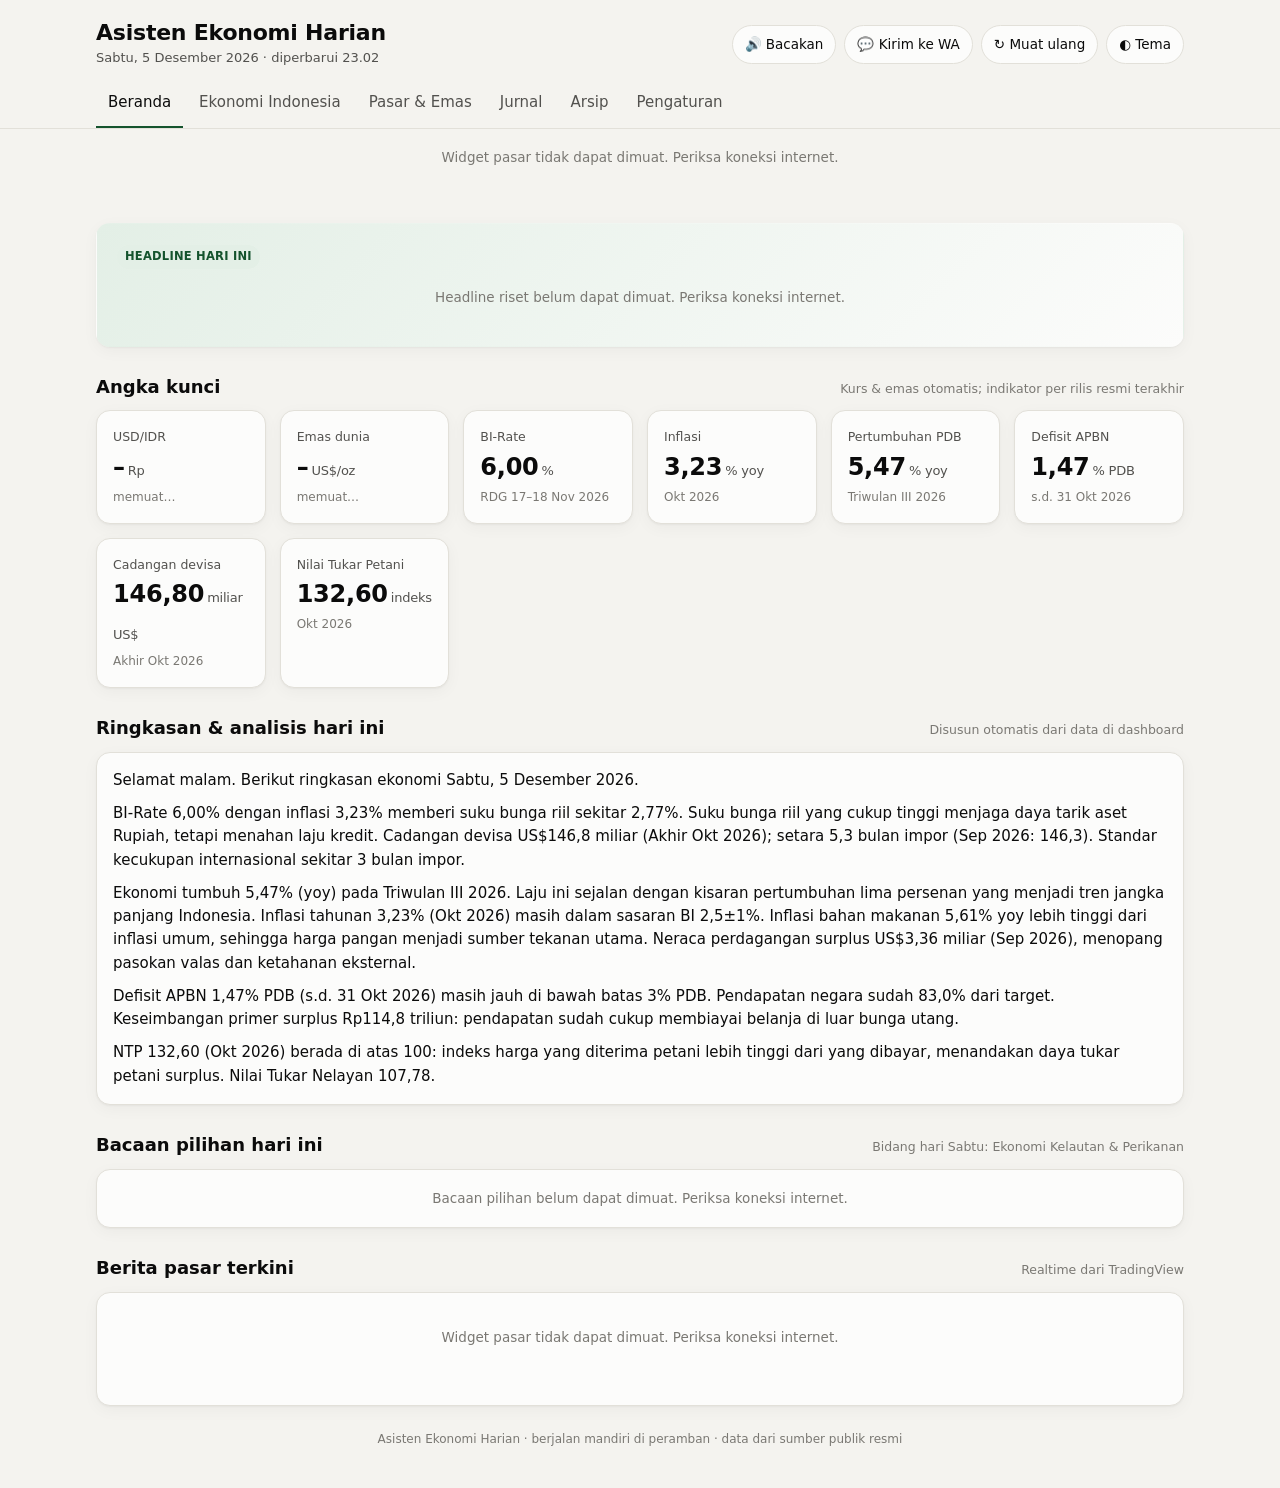
==== index.html @ ecf213a5 "Asisten Ekonomi Harian: dashboard, data indikator, dan kirim WA harian Co-Authored-By: Claude Opus 5" ====
<!DOCTYPE html>
<html lang="id">
<head>
<meta charset="utf-8">
<meta name="viewport" content="width=device-width, initial-scale=1, viewport-fit=cover">
<title>Asisten Ekonomi Harian</title>
<meta name="description" content="Dashboard harian: ekonomi Indonesia, pasar & emas, serta jurnal ekonomi fondasi dan terbaru.">
<meta name="theme-color" content="#14532d">
<meta name="apple-mobile-web-app-capable" content="yes">
<link rel="icon" href="data:image/svg+xml,%3Csvg xmlns='http://www.w3.org/2000/svg' viewBox='0 0 64 64'%3E%3Crect width='64' height='64' rx='14' fill='%2314532d'/%3E%3Cpath d='M14 44l12-12 9 8 15-18' stroke='%23fff' stroke-width='6' fill='none' stroke-linecap='round' stroke-linejoin='round'/%3E%3C/svg%3E">
<style>
:root{
  color-scheme: light;
  --bg:#f4f3ef; --surface:#fcfcfb; --surface-2:#efede7; --line:#e2e0d9;
  --text:#0b0b0b; --text-2:#52514e; --muted:#7a7873;
  --accent:#14532d; --accent-soft:#e3efe6; --accent-ink:#14532d;
  --series-1:#2a78d6;
  --good:#0a7a3d; --bad:#c4312f; --warn:#a15c00;
  --shadow:0 1px 2px rgba(0,0,0,.04),0 4px 16px rgba(0,0,0,.04);
  --r:14px;
}
@media (prefers-color-scheme: dark){
  :root:where(:not([data-theme="light"])){
    color-scheme: dark;
    --bg:#121211; --surface:#1a1a19; --surface-2:#232321; --line:#2f2e2c;
    --text:#f0efec; --text-2:#c3c2b7; --muted:#97958d;
    --accent:#4ade80; --accent-soft:#1d2b21; --accent-ink:#86efac;
    --series-1:#3987e5; --good:#4ade80; --bad:#f87171; --warn:#fbbf24;
    --shadow:none;
  }
}
:root[data-theme="dark"]{
  color-scheme: dark;
  --bg:#121211; --surface:#1a1a19; --surface-2:#232321; --line:#2f2e2c;
  --text:#f0efec; --text-2:#c3c2b7; --muted:#97958d;
  --accent:#4ade80; --accent-soft:#1d2b21; --accent-ink:#86efac;
  --series-1:#3987e5; --good:#4ade80; --bad:#f87171; --warn:#fbbf24;
  --shadow:none;
}
*{box-sizing:border-box}
html,body{margin:0}
body{background:var(--bg);color:var(--text);font:15px/1.55 ui-sans-serif,system-ui,-apple-system,"Segoe UI",Roboto,"Helvetica Neue",Arial,sans-serif;-webkit-font-smoothing:antialiased}
a{color:var(--accent-ink)}
button{font:inherit;color:inherit}
.wrap{max-width:1120px;margin:0 auto;padding:0 16px}
header.top{padding:20px 0 10px}
.brand{display:flex;align-items:center;gap:12px;flex-wrap:wrap;justify-content:space-between}
.brand h1{font-size:22px;line-height:1.2;margin:0;letter-spacing:-.01em}
.brand .sub{color:var(--text-2);font-size:13px;margin-top:2px}
.actions{display:flex;gap:8px;flex-wrap:wrap}
.btn{border:1px solid var(--line);background:var(--surface);padding:8px 12px;border-radius:999px;cursor:pointer;font-size:13.5px;display:inline-flex;align-items:center;gap:6px;text-decoration:none;color:var(--text)}
.btn:hover{background:var(--surface-2)}
.btn.primary{background:var(--accent);border-color:var(--accent);color:#fff}
:root[data-theme="dark"] .btn.primary{color:#0b0b0b}
@media (prefers-color-scheme: dark){:root:where(:not([data-theme="light"])) .btn.primary{color:#0b0b0b}}
.btn.sm{padding:5px 10px;font-size:12.5px}
nav.tabs{position:sticky;top:0;z-index:20;background:var(--bg);border-bottom:1px solid var(--line)}
nav.tabs .wrap{display:flex;gap:4px;overflow-x:auto;scrollbar-width:none}
nav.tabs .wrap::-webkit-scrollbar{display:none}
.tab{border:0;background:none;padding:12px 12px;cursor:pointer;color:var(--text-2);font-weight:500;white-space:nowrap;border-bottom:2px solid transparent}
.tab[aria-selected="true"]{color:var(--text);border-bottom-color:var(--accent)}
main{padding:18px 0 60px}
section.page{display:none}
section.page.active{display:block}
.grid{display:grid;gap:14px}
.g2{grid-template-columns:repeat(auto-fit,minmax(300px,1fr))}
.g3{grid-template-columns:repeat(auto-fit,minmax(240px,1fr))}
.gp{grid-template-columns:repeat(auto-fit,minmax(min(100%,440px),1fr))}
.g4{grid-template-columns:repeat(auto-fit,minmax(160px,1fr))}
.card{background:var(--surface);border:1px solid var(--line);border-radius:var(--r);padding:16px;box-shadow:var(--shadow);min-width:0}
.card h2{font-size:16px;margin:0 0 4px}
.card h3{font-size:15px;margin:0 0 6px;line-height:1.35}
.sec-title{display:flex;align-items:baseline;justify-content:space-between;gap:8px;margin:26px 0 10px;flex-wrap:wrap}
.sec-title h2{font-size:18px;margin:0}
.sec-title .note{color:var(--muted);font-size:12.5px}
.muted{color:var(--muted)}
.t2{color:var(--text-2)}
.small{font-size:12.5px}
.kpi .label{color:var(--text-2);font-size:12.5px;font-weight:500}
.kpi .val{font-size:24px;font-weight:650;letter-spacing:-.01em;margin:2px 0;font-variant-numeric:tabular-nums}
.kpi .val .u{font-size:13px;font-weight:500;color:var(--text-2);margin-left:3px}
.kpi .meta{font-size:12px;color:var(--muted)}
.chg{font-size:12.5px;font-weight:600;font-variant-numeric:tabular-nums}
.up{color:var(--good)} .down{color:var(--bad)} .flat{color:var(--muted)}
.headline{background:linear-gradient(135deg,var(--accent-soft),var(--surface));border-color:transparent;padding:20px}
.pill{display:inline-block;font-size:11.5px;font-weight:600;letter-spacing:.02em;text-transform:uppercase;padding:3px 8px;border-radius:999px;background:var(--accent-soft);color:var(--accent-ink)}
.pill.gray{background:var(--surface-2);color:var(--text-2)}
.headline h3{font-size:19px;margin:10px 0 6px}
.brief p{margin:0 0 10px}
.brief p:last-child{margin:0}
.ind-group h2{display:flex;align-items:center;gap:8px}
.ind{padding:12px 0;border-top:1px solid var(--line)}
.ind:first-of-type{border-top:0}
.ind .row{display:flex;justify-content:space-between;align-items:baseline;gap:10px}
.ind .nm{font-weight:600;font-size:14px}
.ind .v{font-weight:650;font-size:18px;font-variant-numeric:tabular-nums;white-space:nowrap}
.ind .v .u{font-size:12px;color:var(--text-2);font-weight:500;margin-left:3px}
.ind .k{font-size:12.5px;color:var(--text-2);margin-top:2px}
.ind .s{font-size:11.5px;color:var(--muted);margin-top:2px}
.ind input{width:90px;padding:4px 6px;border:1px solid var(--line);border-radius:8px;background:var(--surface-2);color:var(--text);font:inherit}
.ind input.wide{width:100%;margin-top:4px}
.analysis li{margin-bottom:8px}
.chart-card .cap{display:flex;justify-content:space-between;align-items:baseline;gap:8px}
.chart-card .last{font-weight:650;font-variant-numeric:tabular-nums}
.chart{position:relative;margin-top:8px}
.chart svg{width:100%;height:auto;display:block;overflow:visible}
.chart .tip{position:absolute;pointer-events:none;background:var(--text);color:var(--surface);font-size:12px;padding:4px 8px;border-radius:6px;white-space:nowrap;transform:translate(-50%,-120%);opacity:0;transition:opacity .1s;font-variant-numeric:tabular-nums}
.chart .tip.on{opacity:1}
table.tbl{width:100%;border-collapse:collapse;font-size:14px;font-variant-numeric:tabular-nums}
.tbl th,.tbl td{text-align:left;padding:8px 6px;border-bottom:1px solid var(--line)}
.tbl th{font-size:12px;color:var(--text-2);font-weight:600}
.tbl td.r,.tbl th.r{text-align:right}
.chips{display:flex;gap:6px;flex-wrap:wrap}
.chip{border:1px solid var(--line);background:var(--surface);border-radius:999px;padding:6px 12px;font-size:13px;cursor:pointer;color:var(--text-2)}
.chip[aria-pressed="true"]{background:var(--accent);border-color:var(--accent);color:#fff}
:root[data-theme="dark"] .chip[aria-pressed="true"]{color:#0b0b0b}
@media (prefers-color-scheme: dark){:root:where(:not([data-theme="light"])) .chip[aria-pressed="true"]{color:#0b0b0b}}
.seg{display:inline-flex;border:1px solid var(--line);border-radius:999px;overflow:hidden;background:var(--surface)}
.seg button{border:0;background:none;padding:8px 14px;cursor:pointer;font-weight:500;color:var(--text-2)}
.seg button[aria-pressed="true"]{background:var(--accent-soft);color:var(--accent-ink)}
.filters{display:flex;gap:10px;flex-wrap:wrap;align-items:center;margin-bottom:12px}
.jcard .meta{font-size:12.5px;color:var(--text-2);margin-bottom:8px}
.jcard .sum{font-size:14px;margin:0 0 8px}
.jcard .rel{font-size:13px;background:var(--surface-2);border-radius:10px;padding:8px 10px;margin:8px 0}
.jcard .rel b{color:var(--accent-ink)}
.jcard details{font-size:13.5px;color:var(--text-2);margin:6px 0}
.jcard details summary{cursor:pointer;color:var(--text);font-weight:500}
.jcard .acts{display:flex;gap:6px;flex-wrap:wrap;margin-top:10px}
.state{padding:18px;text-align:center;color:var(--muted);font-size:13.5px}
.skel{height:14px;border-radius:6px;background:linear-gradient(90deg,var(--surface-2),var(--line),var(--surface-2));background-size:200% 100%;animation:sk 1.2s infinite;margin:8px 0}
@keyframes sk{to{background-position:-200% 0}}
.tv{min-height:80px}
.tradingview-widget-copyright{font-size:11px;color:var(--muted)}
.disclaimer{font-size:12px;color:var(--muted);border-left:3px solid var(--line);padding:6px 10px;margin-top:14px}
.src-list{columns:2 260px;font-size:13.5px;padding-left:18px}
.src-list li{margin-bottom:6px;break-inside:avoid}
.toast{position:fixed;left:50%;bottom:22px;transform:translateX(-50%);background:var(--text);color:var(--surface);padding:10px 16px;border-radius:999px;font-size:13.5px;opacity:0;transition:opacity .2s;z-index:50;pointer-events:none}
.toast.on{opacity:1}
label.fld{display:block;font-size:13px;color:var(--text-2);margin:10px 0 4px}
input.txt,textarea.txt{width:100%;padding:9px 10px;border:1px solid var(--line);border-radius:10px;background:var(--surface);color:var(--text);font:inherit}
footer{color:var(--muted);font-size:12px;text-align:center;padding:24px 0 40px}
@media (max-width:520px){.kpi .val{font-size:21px}.brand h1{font-size:19px}}
</style>
</head>
<body>
<header class="top">
  <div class="wrap brand">
    <div>
      <h1>Asisten Ekonomi Harian</h1>
      <div class="sub" id="today">—</div>
    </div>
    <div class="actions">
      <button class="btn" id="btnRead" title="Bacakan ringkasan harian">🔊 Bacakan</button>
      <button class="btn" id="btnWa" title="Kirim ringkasan ke WhatsApp">💬 Kirim ke WA</button>
      <button class="btn" id="btnRefresh" title="Muat ulang semua data">↻ Muat ulang</button>
      <button class="btn" id="btnTheme" title="Ganti tema terang/gelap">◐ Tema</button>
    </div>
  </div>
</header>

<nav class="tabs" aria-label="Menu utama">
  <div class="wrap" role="tablist">
    <button class="tab" role="tab" data-page="beranda" aria-selected="true">Beranda</button>
    <button class="tab" role="tab" data-page="ekonomi" aria-selected="false">Ekonomi Indonesia</button>
    <button class="tab" role="tab" data-page="pasar" aria-selected="false">Pasar & Emas</button>
    <button class="tab" role="tab" data-page="jurnal" aria-selected="false">Jurnal</button>
    <button class="tab" role="tab" data-page="arsip" aria-selected="false">Arsip</button>
    <button class="tab" role="tab" data-page="atur" aria-selected="false">Pengaturan</button>
  </div>
</nav>

<main class="wrap">

<!-- ============ BERANDA ============ -->
<section class="page active" id="page-beranda">
  <div class="tv tradingview-widget-container" id="tv-ticker"></div>

  <div class="card headline" style="margin-top:14px" id="headline">
    <span class="pill">Headline hari ini</span>
    <div class="skel" style="width:70%;margin-top:14px"></div>
    <div class="skel" style="width:90%"></div>
  </div>

  <div class="sec-title"><h2>Angka kunci</h2><span class="note" id="kpi-note">Memuat data terbaru…</span></div>
  <div class="grid g4" id="kpis"></div>

  <div class="sec-title"><h2>Ringkasan & analisis hari ini</h2><span class="note">Disusun otomatis dari data di dashboard</span></div>
  <div class="card brief" id="brief"><div class="skel"></div><div class="skel" style="width:80%"></div></div>

  <div class="sec-title"><h2>Bacaan pilihan hari ini</h2><span class="note" id="pick-note"></span></div>
  <div class="grid gp" id="picks"><div class="card"><div class="skel"></div><div class="skel"></div></div></div>

  <div class="sec-title"><h2>Berita pasar terkini</h2><span class="note">Realtime dari TradingView</span></div>
  <div class="card"><div class="tv tradingview-widget-container" id="tv-news" data-lazy="1"></div></div>
</section>

<!-- ============ EKONOMI ============ -->
<section class="page" id="page-ekonomi">
  <div class="sec-title" style="margin-top:4px">
    <h2>Indikator ekonomi Indonesia</h2>
    <div class="actions">
      <span class="note" id="ind-updated"></span>
      <button class="btn sm" id="btnEdit">✎ Perbarui angka</button>
    </div>
  </div>
  <div class="grid g2" id="indicators"></div>

  <div class="sec-title"><h2>Analisis makro, moneter, fiskal & mikro</h2><span class="note">Aturan analisis otomatis dari angka di atas</span></div>
  <div class="card"><ul class="analysis" id="analysis" style="margin:0;padding-left:18px"></ul></div>

  <div class="sec-title"><h2>Tren jangka panjang (2006–sekarang)</h2><span class="note">Data tahunan Bank Dunia (World Bank API)</span></div>
  <div class="grid g3" id="wb-charts"></div>

  <div class="sec-title"><h2>Kalender rilis data ekonomi</h2><span class="note">Jadwal rilis BI, BPS & global, realtime</span></div>
  <div class="card"><div class="tv tradingview-widget-container" id="tv-cal" data-lazy="1"></div></div>

  <div class="sec-title"><h2>Sumber data resmi</h2></div>
  <div class="card">
    <ul class="src-list">
      <li><a href="https://www.bps.go.id/id/pressrelease" target="_blank" rel="noopener">BPS – Berita Resmi Statistik</a></li>
      <li><a href="https://www.bi.go.id/id/statistik/ekonomi-keuangan/seki/default.aspx" target="_blank" rel="noopener">Bank Indonesia – SEKI</a></li>
      <li><a href="https://www.bi.go.id/id/publikasi/ruang-media/news-release/default.aspx" target="_blank" rel="noopener">Bank Indonesia – Siaran Pers</a></li>
      <li><a href="https://www.kemenkeu.go.id/informasi-publik/publikasi/apbn-kita" target="_blank" rel="noopener">Kemenkeu – APBN KiTa</a></li>
      <li><a href="https://www.djppr.kemenkeu.go.id/" target="_blank" rel="noopener">DJPPR – Pembiayaan & Utang</a></li>
      <li><a href="https://www.ojk.go.id/id/kanal/perbankan/data-dan-statistik/default.aspx" target="_blank" rel="noopener">OJK – Statistik Perbankan</a></li>
      <li><a href="https://www.bi.go.id/hargapangan" target="_blank" rel="noopener">PIHPS – Harga Pangan Strategis</a></li>
      <li><a href="https://panelharga.badanpangan.go.id/" target="_blank" rel="noopener">Bapanas – Panel Harga Pangan</a></li>
      <li><a href="https://satudata.pertanian.go.id/" target="_blank" rel="noopener">Kementan – Satu Data Pertanian</a></li>
      <li><a href="https://www.idx.co.id/id/data-pasar/ringkasan-perdagangan/ringkasan-indeks/" target="_blank" rel="noopener">IDX – Ringkasan Indeks</a></li>
      <li><a href="https://data.worldbank.org/country/indonesia" target="_blank" rel="noopener">World Bank – Indonesia</a></li>
      <li><a href="https://www.imf.org/en/Countries/IDN" target="_blank" rel="noopener">IMF – Indonesia</a></li>
    </ul>
  </div>
</section>

<!-- ============ PASAR ============ -->
<section class="page" id="page-pasar">
  <div class="grid g2" style="margin-top:4px">
    <div class="card" id="gold-card"><h2>Emas</h2><div class="skel"></div><div class="skel"></div></div>
    <div class="card chart-card" id="idr-card"><h2>Rupiah terhadap US$ (45 hari)</h2><div class="skel"></div><div class="skel"></div></div>
  </div>

  <div class="sec-title"><h2>Kurs referensi</h2><span class="note" id="fx-note"></span></div>
  <div class="card" id="fx-table"><div class="skel"></div></div>

  <div class="sec-title"><h2>Saham, indeks global, komoditas & kurs</h2><span class="note">Realtime/tertunda sesuai bursa, dari TradingView</span></div>
  <div class="card"><div class="tv tradingview-widget-container" id="tv-overview" data-lazy="1"></div></div>

  <div class="sec-title"><h2>Grafik IHSG</h2></div>
  <div class="card"><div class="tv tradingview-widget-container" id="tv-ihsg" data-lazy="1" style="height:440px"></div></div>

  <div class="sec-title"><h2>Analisis teknikal ringkas IHSG</h2><span class="note">Ringkasan indikator teknikal otomatis</span></div>
  <div class="card"><div class="tv tradingview-widget-container" id="tv-ta" data-lazy="1"></div></div>

  <p class="disclaimer">Informasi di halaman ini hanya untuk edukasi dan pemantauan, bukan rekomendasi membeli atau menjual instrumen investasi. Harga Logam Mulia Antam resmi dapat dicek di <a href="https://www.logammulia.com/id/harga-emas-hari-ini" target="_blank" rel="noopener">logammulia.com</a>.</p>
</section>

<!-- ============ JURNAL ============ -->
<section class="page" id="page-jurnal">
  <div class="filters" style="margin-top:4px">
    <div class="seg" role="group" aria-label="Versi jurnal">
      <button data-mode="fondasi" aria-pressed="true">Fondasi (20 tahun)</button>
      <button data-mode="terbaru" aria-pressed="false">Terbaru (30 hari)</button>
    </div>
    <div class="seg" role="group" aria-label="Asal">
      <button data-origin="INT" aria-pressed="true">Internasional</button>
      <button data-origin="ID" aria-pressed="false">Nasional</button>
    </div>
  </div>
  <div class="chips" id="field-chips" style="margin-bottom:12px"></div>
  <p class="small muted" id="jurnal-desc" style="margin:0 0 12px"></p>
  <div class="grid" id="jurnal-list"></div>
  <div style="text-align:center;margin-top:14px"><button class="btn" id="btnMore">Tampilkan lebih banyak</button></div>
  <div class="sec-title"><h2>Portal jurnal resmi</h2></div>
  <div class="card">
    <ul class="src-list">
      <li><a href="https://sinta.kemdikbud.go.id/journals" target="_blank" rel="noopener">SINTA – Jurnal terakreditasi nasional</a></li>
      <li><a href="https://garuda.kemdikbud.go.id/" target="_blank" rel="noopener">Garuda – Garba Rujukan Digital</a></li>
      <li><a href="https://jimf-bi.org/" target="_blank" rel="noopener">Journal of Islamic Monetary Economics and Finance (BI)</a></li>
      <li><a href="https://www.tandfonline.com/journals/cbie20" target="_blank" rel="noopener">Bulletin of Indonesian Economic Studies</a></li>
      <li><a href="https://ideas.repec.org/" target="_blank" rel="noopener">RePEc / IDEAS</a></li>
      <li><a href="https://www.nber.org/papers" target="_blank" rel="noopener">NBER Working Papers</a></li>
      <li><a href="https://papers.ssrn.com/" target="_blank" rel="noopener">SSRN</a></li>
      <li><a href="https://www.imf.org/en/Publications/WP" target="_blank" rel="noopener">IMF Working Papers</a></li>
      <li><a href="https://openknowledge.worldbank.org/" target="_blank" rel="noopener">World Bank Open Knowledge</a></li>
      <li><a href="https://doaj.org/" target="_blank" rel="noopener">DOAJ – Jurnal akses terbuka</a></li>
      <li><a href="https://scholar.google.com/" target="_blank" rel="noopener">Google Scholar</a></li>
      <li><a href="https://openalex.org/" target="_blank" rel="noopener">OpenAlex (sumber data halaman ini)</a></li>
    </ul>
  </div>
</section>

<!-- ============ ARSIP ============ -->
<section class="page" id="page-arsip">
  <div class="filters" style="margin-top:4px">
    <div class="seg" role="group" aria-label="Arsip">
      <button data-arsip="saved" aria-pressed="true">☆ Disimpan</button>
      <button data-arsip="read" aria-pressed="false">✓ Sudah dibaca</button>
    </div>
    <button class="btn sm" id="btnExport">⬇ Ekspor arsip</button>
  </div>
  <div class="grid" id="arsip-list"></div>
</section>

<!-- ============ PENGATURAN ============ -->
<section class="page" id="page-atur">
  <div class="grid g2" style="margin-top:4px">
    <div class="card">
      <h2>Profil & WhatsApp</h2>
      <label class="fld" for="setNama">Nama panggilan</label>
      <input class="txt" id="setNama" placeholder="Farhan">
      <label class="fld" for="setWa">Nomor WhatsApp (format 62…)</label>
      <input class="txt" id="setWa" inputmode="numeric" placeholder="62895353066404">
      <p class="small muted">Tombol “Kirim ke WA” membuka WhatsApp dengan ringkasan harian yang sudah terisi. Pengiriman otomatis setiap pagi diatur lewat GitHub Actions (lihat PANDUAN).</p>
      <button class="btn primary" id="btnSave">Simpan</button>
    </div>
    <div class="card">
      <h2>Data & penyimpanan</h2>
      <p class="small t2">Semua pengaturan, arsip, dan angka yang Anda ubah disimpan di peramban perangkat ini saja.</p>
      <div class="actions">
        <button class="btn sm" id="btnResetInd">Kembalikan angka indikator bawaan</button>
        <button class="btn sm" id="btnClear">Hapus semua data lokal</button>
      </div>
      <h2 style="margin-top:18px">Sumber data otomatis</h2>
      <ul class="small t2" style="padding-left:18px;margin:6px 0 0">
        <li>Jurnal: OpenAlex API (gratis, tanpa kunci)</li>
        <li>Kurs: Frankfurter API (kurs referensi ECB, harian)</li>
        <li>Emas dunia: gold-api.com (realtime)</li>
        <li>Saham, indeks, komoditas, berita, kalender: widget TradingView</li>
        <li>Tren jangka panjang: World Bank API</li>
        <li>Indikator BI/BPS/Kemenkeu: file <code>data/indikator.json</code></li>
      </ul>
    </div>
  </div>
</section>

</main>
<footer>Asisten Ekonomi Harian · berjalan mandiri di peramban · data dari sumber publik resmi</footer>
<div class="toast" id="toast"></div>

<script id="default-indikator" type="application/json">{
  "diperbarui": "2026-11-23",
  "catatan": "Ubah angka di file ini setiap ada rilis resmi baru (BI, BPS, Kemenkeu). Dashboard dan pesan WhatsApp otomatis memakai file ini.",
  "kelompok": [
    {
      "id": "moneter",
      "nama": "Moneter",
      "indikator": [
        {
          "id": "bi_rate",
          "nama": "BI-Rate",
          "nilai": 6.00,
          "satuan": "%",
          "periode": "RDG 17–18 Nov 2026",
          "keterangan": "Naik 25 bps; Deposit Facility 5,25%, Lending Facility 6,75%",
          "jadwal": "Bulanan, setelah Rapat Dewan Gubernur BI",
          "sumber": "Bank Indonesia",
          "url": "https://www.bi.go.id/id/publikasi/ruang-media/news-release/Pages/sp_2825426.aspx"
        },
        {
          "id": "cadev",
          "nama": "Cadangan Devisa",
          "nilai": 146.8,
          "satuan": "miliar US$",
          "periode": "Akhir Okt 2026",
          "keterangan": "setara 5,3 bulan impor (Sep 2026: 146,3)",
          "jadwal": "Bulanan, sekitar tanggal 7",
          "sumber": "Bank Indonesia",
          "url": "https://www.bi.go.id/id/iru/highlight-news/Pages/Cadangan-Devisa-Oktober-2026-Tetap-Terjaga.aspx"
        }
      ]
    },
    {
      "id": "makro",
      "nama": "Makro",
      "indikator": [
        {
          "id": "pdb",
          "nama": "Pertumbuhan Ekonomi",
          "nilai": 5.47,
          "satuan": "% yoy",
          "periode": "Triwulan III 2026",
          "keterangan": "Tw II 2026: 5,29%; qtq 1,59%",
          "jadwal": "Triwulanan, awal Feb/Mei/Agu/Nov",
          "sumber": "BPS",
          "url": "https://www.bps.go.id/id/pressrelease"
        },
        {
          "id": "inflasi",
          "nama": "Inflasi Tahunan",
          "nilai": 3.23,
          "satuan": "% yoy",
          "periode": "Okt 2026",
          "keterangan": "Bulanan 0,22%; inti 2,56%; sasaran BI 2,5±1%",
          "jadwal": "Bulanan, hari kerja pertama",
          "sumber": "BPS",
          "url": "https://www.bps.go.id/id/pressrelease"
        },
        {
          "id": "neraca",
          "nama": "Neraca Perdagangan",
          "nilai": 3.36,
          "satuan": "miliar US$",
          "periode": "Sep 2026",
          "keterangan": "Surplus; kumulatif Jan–Sep US$10,61 miliar",
          "jadwal": "Bulanan, awal bulan (data 1 bulan sebelumnya)",
          "sumber": "BPS",
          "url": "https://www.bps.go.id/id/pressrelease"
        }
      ]
    },
    {
      "id": "fiskal",
      "nama": "Fiskal (APBN)",
      "indikator": [
        {
          "id": "defisit",
          "nama": "Defisit APBN",
          "nilai": 1.47,
          "satuan": "% PDB",
          "periode": "s.d. 31 Okt 2026",
          "keterangan": "Rp379,3 triliun; batas UU 3% PDB",
          "jadwal": "Bulanan, konferensi pers APBN KiTa",
          "sumber": "Kementerian Keuangan",
          "url": "https://www.kemenkeu.go.id/informasi-publik/publikasi/apbn-kita"
        },
        {
          "id": "pendapatan",
          "nama": "Pendapatan Negara",
          "nilai": 83.0,
          "satuan": "% target",
          "periode": "s.d. 31 Okt 2026",
          "keterangan": "Rp2.618 triliun; pajak Rp1.796,8 T (76,2% target)",
          "jadwal": "Bulanan, APBN KiTa",
          "sumber": "Kementerian Keuangan",
          "url": "https://www.kemenkeu.go.id/informasi-publik/publikasi/apbn-kita"
        },
        {
          "id": "primer",
          "nama": "Keseimbangan Primer",
          "nilai": 114.8,
          "satuan": "triliun Rp",
          "periode": "s.d. 31 Okt 2026",
          "keterangan": "Surplus; belanja negara Rp2.997,2 T",
          "jadwal": "Bulanan, APBN KiTa",
          "sumber": "Kementerian Keuangan",
          "url": "https://www.kemenkeu.go.id/informasi-publik/publikasi/apbn-kita"
        }
      ]
    },
    {
      "id": "mikro",
      "nama": "Mikro & Pertanian",
      "indikator": [
        {
          "id": "ntp",
          "nama": "Nilai Tukar Petani",
          "nilai": 132.60,
          "satuan": "indeks",
          "periode": "Okt 2026",
          "keterangan": "Naik 1,13% mtm; NTP pangan 120,52; hortikultura 138,41",
          "jadwal": "Bulanan, hari kerja pertama",
          "sumber": "BPS",
          "url": "https://www.bps.go.id/id/pressrelease"
        },
        {
          "id": "ntn",
          "nama": "Nilai Tukar Nelayan",
          "nilai": 107.78,
          "satuan": "indeks",
          "periode": "Okt 2026",
          "keterangan": "Turun 0,99% mtm; NTPi pembudidaya 108,67",
          "jadwal": "Bulanan, hari kerja pertama",
          "sumber": "BPS",
          "url": "https://www.bps.go.id/id/pressrelease"
        },
        {
          "id": "inflasi_pangan",
          "nama": "Inflasi Bahan Makanan",
          "nilai": 5.61,
          "satuan": "% yoy",
          "periode": "Okt 2026",
          "keterangan": "Harga bergejolak 5,81% yoy; cabai merah penyumbang utama",
          "jadwal": "Bulanan, bersama rilis inflasi",
          "sumber": "BPS",
          "url": "https://www.bps.go.id/id/pressrelease"
        }
      ]
    }
  ]
}
</script>
<script>
(() => {
"use strict";

/* ---------- utilitas ---------- */
const $ = (s, el = document) => el.querySelector(s);
const $$ = (s, el = document) => [...el.querySelectorAll(s)];
const store = {
  get(k, d) { try { const v = localStorage.getItem("ae_" + k); return v == null ? d : JSON.parse(v); } catch (e) { return d; } },
  set(k, v) { try { localStorage.setItem("ae_" + k, JSON.stringify(v)); } catch (e) {} },
  del(k) { try { localStorage.removeItem("ae_" + k); } catch (e) {} }
};
const esc = s => String(s ?? "").replace(/[&<>"']/g, c => ({"&":"&amp;","<":"&lt;",">":"&gt;",'"':"&quot;","'":"&#39;"}[c]));
const strip = s => String(s ?? "").replace(/<[^>]*>/g, "");
const nf = (v, d = 2) => (v == null || isNaN(v)) ? "–" : Number(v).toLocaleString("id-ID", {minimumFractionDigits: d, maximumFractionDigits: d});
const pct = (a, b) => (a != null && b) ? (a - b) / b * 100 : null;
const ymd = d => d.toISOString().slice(0, 10);
const addDays = (d, n) => { const x = new Date(d); x.setDate(x.getDate() + n); return x; };
const TODAY = new Date();
const YEAR = TODAY.getFullYear();
const DAY_OF_YEAR = Math.floor((TODAY - new Date(YEAR, 0, 0)) / 864e5);
function toast(msg) { const t = $("#toast"); t.textContent = msg; t.classList.add("on"); clearTimeout(t._h); t._h = setTimeout(() => t.classList.remove("on"), 2200); }
async function getJSON(url, timeout = 15000) {
  const ctl = new AbortController(); const h = setTimeout(() => ctl.abort(), timeout);
  try { const r = await fetch(url, {signal: ctl.signal}); if (!r.ok) throw new Error("HTTP " + r.status); return await r.json(); }
  finally { clearTimeout(h); }
}
function chgHTML(p, invert = false, digits = 2) {
  if (p == null || isNaN(p)) return '<span class="chg flat">–</span>';
  const up = p > 0.0005, down = p < -0.0005;
  const cls = !up && !down ? "flat" : ((up !== invert) ? "up" : "down");
  const arrow = up ? "▲" : down ? "▼" : "■";
  return `<span class="chg ${cls}">${arrow} ${nf(Math.abs(p), digits)}%</span>`;
}

/* ---------- tema ---------- */
function isDark() {
  const t = document.documentElement.dataset.theme;
  if (t) return t === "dark";
  return matchMedia("(prefers-color-scheme: dark)").matches;
}
(function initTheme() { const t = store.get("theme", null); if (t) document.documentElement.dataset.theme = t; })();
$("#btnTheme").onclick = () => {
  const next = isDark() ? "light" : "dark";
  document.documentElement.dataset.theme = next; store.set("theme", next);
  rerenderTV(); renderAllCharts();
};

/* ---------- tanggal ---------- */
const hariNama = ["Minggu","Senin","Selasa","Rabu","Kamis","Jumat","Sabtu"];
$("#today").textContent = TODAY.toLocaleDateString("id-ID", {weekday:"long", day:"numeric", month:"long", year:"numeric"}) + " · diperbarui " + TODAY.toLocaleTimeString("id-ID", {hour:"2-digit", minute:"2-digit"});

/* ---------- navigasi ---------- */
const loadedPages = new Set(["beranda"]);
function openPage(id) {
  $$(".tab").forEach(b => b.setAttribute("aria-selected", b.dataset.page === id));
  $$("section.page").forEach(s => s.classList.toggle("active", s.id === "page-" + id));
  if (!loadedPages.has(id)) { loadedPages.add(id); onFirstOpen(id); }
  if (id === "arsip") renderArsip();
  history.replaceState(null, "", "#" + id);
  window.scrollTo({top: 0});
}
$$(".tab").forEach(b => b.onclick = () => openPage(b.dataset.page));
function onFirstOpen(id) {
  if (id === "ekonomi") { loadTV("tv-cal"); loadWorldBank(); }
  if (id === "pasar") { loadTV("tv-overview"); loadTV("tv-ihsg"); loadTV("tv-ta"); }
  if (id === "jurnal") loadJurnal(true);
}

/* =========================================================
   TRADINGVIEW WIDGETS
   ========================================================= */
const TV = {
  "tv-ticker": () => ["ticker-tape", {
    symbols: [
      {proName:"IDX:COMPOSITE", title:"IHSG"},
      {proName:"FX_IDC:USDIDR", title:"USD/IDR"},
      {proName:"OANDA:XAUUSD", title:"Emas (oz)"},
      {proName:"TVC:UKOIL", title:"Brent"},
      {proName:"FOREXCOM:SPXUSD", title:"S&P 500"},
      {proName:"TVC:NI225", title:"Nikkei 225"},
      {proName:"TVC:HSI", title:"Hang Seng"},
      {proName:"BITSTAMP:BTCUSD", title:"Bitcoin"}
    ],
    showSymbolLogo: true, isTransparent: true, displayMode: "adaptive", locale: "id"
  }],
  "tv-news": () => ["timeline", {feedMode:"all_symbols", isTransparent:true, displayMode:"regular", width:"100%", height:520, locale:"id"}],
  "tv-cal": () => ["events", {isTransparent:true, width:"100%", height:560, locale:"id", importanceFilter:"0,1", countryFilter:"id,us,cn,jp,eu"}],
  "tv-overview": () => ["market-overview", {
    dateRange:"1M", showChart:true, locale:"id", width:"100%", height:620, isTransparent:true, showSymbolLogo:true, showFloatingTooltip:true,
    tabs: [
      {title:"Saham Indonesia", symbols:[
        {s:"IDX:COMPOSITE", d:"IHSG"}, {s:"IDX:LQ45", d:"LQ45"},
        {s:"IDX:BBCA", d:"Bank Central Asia"}, {s:"IDX:BBRI", d:"Bank Rakyat Indonesia"},
        {s:"IDX:BMRI", d:"Bank Mandiri"}, {s:"IDX:TLKM", d:"Telkom Indonesia"},
        {s:"IDX:ASII", d:"Astra International"}, {s:"IDX:ANTM", d:"Aneka Tambang"},
        {s:"IDX:AALI", d:"Astra Agro Lestari"}, {s:"IDX:JPFA", d:"Japfa Comfeed"}]},
      {title:"Indeks Global", symbols:[
        {s:"FOREXCOM:SPXUSD", d:"S&P 500"}, {s:"FOREXCOM:NSXUSD", d:"Nasdaq 100"},
        {s:"FOREXCOM:DJI", d:"Dow Jones"}, {s:"TVC:NI225", d:"Nikkei 225"},
        {s:"TVC:HSI", d:"Hang Seng"}, {s:"TVC:STI", d:"Straits Times"}]},
      {title:"Komoditas", symbols:[
        {s:"OANDA:XAUUSD", d:"Emas"}, {s:"OANDA:XAGUSD", d:"Perak"},
        {s:"TVC:UKOIL", d:"Minyak Brent"}, {s:"TVC:USOIL", d:"Minyak WTI"},
        {s:"MYX:FCPO1!", d:"CPO (Bursa Malaysia)"}, {s:"CBOT:ZC1!", d:"Jagung"},
        {s:"CBOT:ZS1!", d:"Kedelai"}, {s:"ICEUS:KC1!", d:"Kopi Arabika"}, {s:"ICEUS:CC1!", d:"Kakao"}]},
      {title:"Kurs & Obligasi", symbols:[
        {s:"FX_IDC:USDIDR", d:"USD/IDR"}, {s:"FX_IDC:SGDIDR", d:"SGD/IDR"},
        {s:"FX_IDC:EURIDR", d:"EUR/IDR"}, {s:"FX_IDC:CNYIDR", d:"CNY/IDR"},
        {s:"FX_IDC:JPYIDR", d:"JPY/IDR"}, {s:"TVC:ID10Y", d:"Yield SBN 10 tahun"},
        {s:"TVC:US10Y", d:"Yield US Treasury 10 tahun"}, {s:"BITSTAMP:BTCUSD", d:"Bitcoin"}]}
    ]
  }],
  "tv-ihsg": () => ["advanced-chart", {symbol:"IDX:COMPOSITE", interval:"D", timezone:"Asia/Jakarta", style:"1", locale:"id", allow_symbol_change:true, autosize:true, hide_side_toolbar:true, studies:["STD;MA%Ribbon"]}],
  "tv-ta": () => ["technical-analysis", {interval:"1D", width:"100%", height:420, isTransparent:true, symbol:"IDX:COMPOSITE", showIntervalTabs:true, locale:"id", displayMode:"multiple"}]
};
function loadTV(id) {
  const el = document.getElementById(id); if (!el || !TV[id]) return;
  const [name, cfg] = TV[id]();
  cfg.colorTheme = isDark() ? "dark" : "light";
  el.innerHTML = '<div class="tradingview-widget-container__widget" style="height:100%"></div>';
  const s = document.createElement("script");
  s.src = "https://s3.tradingview.com/external-embedding/embed-widget-" + name + ".js";
  s.async = true; s.innerHTML = JSON.stringify(cfg);
  s.onerror = () => { el.innerHTML = '<div class="state">Widget pasar tidak dapat dimuat. Periksa koneksi internet.</div>'; };
  el.appendChild(s); el.dataset.loaded = "1";
}
function rerenderTV() { Object.keys(TV).forEach(id => { const el = document.getElementById(id); if (el && el.dataset.loaded) loadTV(id); }); }

/* =========================================================
   GRAFIK GARIS (SVG, dengan hover)
   ========================================================= */
const chartRegistry = [];
function lineChart(el, pts, opt = {}) {
  chartRegistry.push([el, pts, opt]);
  drawLine(el, pts, opt);
}
function renderAllCharts() { chartRegistry.forEach(([el, pts, opt]) => drawLine(el, pts, opt)); }
function drawLine(el, pts, {unit = "", d = 1, height = 150} = {}) {
  if (!pts.length) { el.innerHTML = '<div class="state">Data tidak tersedia</div>'; return; }
  const W = 340, H = height, L = 40, R = 10, T = 10, B = 22;
  const ys = pts.map(p => p.y); let mn = Math.min(...ys), mx = Math.max(...ys);
  if (mn === mx) { mn -= 1; mx += 1; }
  const pad = (mx - mn) * 0.12; mn -= pad; mx += pad;
  const x = i => L + (W - L - R) * (pts.length === 1 ? .5 : i / (pts.length - 1));
  const y = v => T + (H - T - B) * (1 - (v - mn) / (mx - mn));
  const path = pts.map((p, i) => (i ? "L" : "M") + x(i).toFixed(1) + " " + y(p.y).toFixed(1)).join(" ");
  const ticks = [mn + pad, (mn + mx) / 2, mx - pad];
  const css = getComputedStyle(document.documentElement);
  const c = css.getPropertyValue("--series-1").trim(), ln = css.getPropertyValue("--line").trim(), mu = css.getPropertyValue("--muted").trim(), sf = css.getPropertyValue("--surface").trim();
  const zero = (mn < 0 && mx > 0) ? `<line x1="${L}" x2="${W - R}" y1="${y(0)}" y2="${y(0)}" stroke="${mu}" stroke-width="1"/>` : "";
  el.innerHTML = `<svg viewBox="0 0 ${W} ${H}" role="img" aria-label="Grafik garis">
    ${ticks.map(t => `<line x1="${L}" x2="${W - R}" y1="${y(t)}" y2="${y(t)}" stroke="${ln}" stroke-width="1"/><text x="${L - 6}" y="${y(t) + 4}" text-anchor="end" font-size="10" fill="${mu}">${nf(t, d)}</text>`).join("")}
    ${zero}
    <text x="${L}" y="${H - 6}" font-size="10" fill="${mu}">${esc(pts[0].x)}</text>
    <text x="${W - R}" y="${H - 6}" font-size="10" fill="${mu}" text-anchor="end">${esc(pts[pts.length - 1].x)}</text>
    <path d="${path}" fill="none" stroke="${c}" stroke-width="2" stroke-linejoin="round" stroke-linecap="round"/>
    <circle cx="${x(pts.length - 1)}" cy="${y(pts[pts.length - 1].y)}" r="4" fill="${c}" stroke="${sf}" stroke-width="2"/>
    <line class="xh" y1="${T}" y2="${H - B}" stroke="${mu}" stroke-width="1" stroke-dasharray="3 3" opacity="0"/>
    <circle class="hd" r="4.5" fill="${c}" stroke="${sf}" stroke-width="2" opacity="0"/>
    <rect x="${L}" y="0" width="${W - L - R}" height="${H}" fill="transparent" class="hit"/>
  </svg><div class="tip"></div>`;
  const svg = $("svg", el), tip = $(".tip", el), xh = $(".xh", el), hd = $(".hd", el), hit = $(".hit", el);
  const move = ev => {
    const r = svg.getBoundingClientRect();
    const cx = ((ev.touches ? ev.touches[0].clientX : ev.clientX) - r.left) / r.width * W;
    const i = Math.max(0, Math.min(pts.length - 1, Math.round((cx - L) / (W - L - R) * (pts.length - 1))));
    const px = x(i), py = y(pts[i].y);
    xh.setAttribute("x1", px); xh.setAttribute("x2", px); xh.setAttribute("opacity", 1);
    hd.setAttribute("cx", px); hd.setAttribute("cy", py); hd.setAttribute("opacity", 1);
    tip.textContent = `${pts[i].x}: ${nf(pts[i].y, d)}${unit}`;
    tip.style.left = (px / W * 100) + "%"; tip.style.top = (py / H * r.height) + "px"; tip.classList.add("on");
  };
  const out = () => { xh.setAttribute("opacity", 0); hd.setAttribute("opacity", 0); tip.classList.remove("on"); };
  hit.addEventListener("pointermove", move); hit.addEventListener("pointerdown", move); hit.addEventListener("pointerleave", out);
}

/* =========================================================
   INDIKATOR (BI / BPS / Kemenkeu)
   ========================================================= */
const DEFAULT_IND = JSON.parse($("#default-indikator").textContent);
let IND = store.get("indikator", null);
async function loadIndikator() {
  // Jika di-host (GitHub Pages), ambil versi terbaru dari data/indikator.json
  try {
    const remote = await getJSON("data/indikator.json?t=" + Date.now(), 6000);
    const local = store.get("indikator", null);
    if (!local || (remote.diperbarui > (local.diperbarui || ""))) { IND = remote; store.del("indikator"); }
  } catch (e) { /* file lokal tanpa server: pakai data bawaan */ }
  if (!IND) IND = DEFAULT_IND;
}
const findInd = id => { for (const g of IND.kelompok) for (const i of g.indikator) if (i.id === id) return i; return null; };
const V = id => { const i = findInd(id); return i ? Number(i.nilai) : null; };
let editMode = false;
function renderIndicators() {
  $("#ind-updated").textContent = "Angka per " + new Date(IND.diperbarui).toLocaleDateString("id-ID", {day:"numeric", month:"long", year:"numeric"});
  $("#indicators").innerHTML = IND.kelompok.map(g => `
    <div class="card ind-group"><h2>${esc(g.nama)}</h2>
      ${g.indikator.map(i => `<div class="ind">
        <div class="row"><span class="nm">${esc(i.nama)}</span>
          ${editMode ? `<input type="number" step="any" data-id="${i.id}" data-f="nilai" value="${i.nilai}">`
                     : `<span class="v">${nf(i.nilai, 2)}<span class="u">${esc(i.satuan)}</span></span>`}
        </div>
        ${editMode ? `<input class="wide" data-id="${i.id}" data-f="periode" value="${esc(i.periode)}" placeholder="Periode">
                      <input class="wide" data-id="${i.id}" data-f="keterangan" value="${esc(i.keterangan)}" placeholder="Keterangan">`
                   : `<div class="k">${esc(i.periode)} · ${esc(i.keterangan)}</div>
                      <div class="s">Sumber: <a href="${esc(i.url)}" target="_blank" rel="noopener">${esc(i.sumber)}</a> · Rilis: ${esc(i.jadwal)}</div>`}
      </div>`).join("")}
    </div>`).join("");
}
$("#btnEdit").onclick = () => {
  if (editMode) {
    $$("#indicators input").forEach(inp => {
      const i = findInd(inp.dataset.id); if (!i) return;
      i[inp.dataset.f] = inp.dataset.f === "nilai" ? Number(inp.value) : inp.value;
    });
    IND.diperbarui = ymd(TODAY); store.set("indikator", IND); toast("Angka indikator disimpan");
  }
  editMode = !editMode; $("#btnEdit").textContent = editMode ? "✓ Simpan perubahan" : "✎ Perbarui angka";
  renderIndicators(); renderAnalysis(); renderKPIs(); renderBrief();
};

function analysisItems() {
  const out = [];
  const bi = V("bi_rate"), inf = V("inflasi"), pdb = V("pdb"), def = V("defisit"), ntp = V("ntp"), ntn = V("ntn"), pangan = V("inflasi_pangan"), cad = V("cadev"), pend = V("pendapatan"), nrc = V("neraca");
  if (pdb != null) out.push(["Makro", `Ekonomi tumbuh ${nf(pdb)}% (yoy) pada ${findInd("pdb").periode}. ` + (pdb >= 5.5 ? "Laju ini tergolong kuat dan berada di atas rata-rata lima persenan dalam satu dekade terakhir." : pdb >= 5 ? "Laju ini sejalan dengan kisaran pertumbuhan lima persenan yang menjadi tren jangka panjang Indonesia." : "Laju ini di bawah kisaran lima persen, sehingga dorongan permintaan domestik perlu dicermati.")]);
  if (inf != null) out.push(["Makro", `Inflasi tahunan ${nf(inf)}% (${findInd("inflasi").periode}) ` + (inf > 3.5 ? "berada di atas sasaran BI 2,5±1%, menandakan tekanan harga yang perlu diwaspadai." : inf < 1.5 ? "berada di bawah sasaran BI 2,5±1%, bisa menandakan permintaan yang melemah." : "masih dalam sasaran BI 2,5±1%.") + (pangan != null ? ` Inflasi bahan makanan ${nf(pangan)}% yoy ` + (pangan > inf ? "lebih tinggi dari inflasi umum, sehingga harga pangan menjadi sumber tekanan utama." : "lebih rendah dari inflasi umum.") : "")]);
  if (nrc != null) out.push(["Makro", `Neraca perdagangan ${nrc >= 0 ? "surplus" : "defisit"} US$${nf(Math.abs(nrc))} miliar (${findInd("neraca").periode}), ` + (nrc >= 0 ? "menopang pasokan valas dan ketahanan eksternal." : "menambah tekanan pada pasokan valas.")]);
  if (bi != null && inf != null) { const real = bi - inf; out.push(["Moneter", `BI-Rate ${nf(bi)}% dengan inflasi ${nf(inf)}% memberi suku bunga riil sekitar ${nf(real)}%. ` + (real > 2 ? "Suku bunga riil yang cukup tinggi menjaga daya tarik aset Rupiah, tetapi menahan laju kredit." : real > 0 ? "Suku bunga riil masih positif sehingga stabilitas Rupiah tetap didukung." : "Suku bunga riil negatif, sehingga ruang pengetatan cenderung terbuka.")]); }
  if (cad != null) out.push(["Moneter", `Cadangan devisa US$${nf(cad, 1)} miliar (${findInd("cadev").periode}); ${findInd("cadev").keterangan}. Standar kecukupan internasional sekitar 3 bulan impor.`]);
  if (def != null) out.push(["Fiskal", `Defisit APBN ${nf(def)}% PDB (${findInd("defisit").periode}) ` + (def < 2.5 ? "masih jauh di bawah batas 3% PDB." : def < 3 ? "mendekati batas 3% PDB, sehingga ruang fiskal mulai sempit." : "melewati batas 3% PDB.") + (pend != null ? ` Pendapatan negara sudah ${nf(pend, 1)}% dari target.` : "")]);
  const prim = V("primer"); if (prim != null) out.push(["Fiskal", `Keseimbangan primer ${prim >= 0 ? "surplus" : "defisit"} Rp${nf(Math.abs(prim), 1)} triliun: ` + (prim >= 0 ? "pendapatan sudah cukup membiayai belanja di luar bunga utang." : "sebagian belanja di luar bunga utang masih dibiayai utang baru.")]);
  if (ntp != null) out.push(["Mikro & Pertanian", `NTP ${nf(ntp)} (${findInd("ntp").periode}) ` + (ntp > 100 ? "berada di atas 100: indeks harga yang diterima petani lebih tinggi dari yang dibayar, menandakan daya tukar petani surplus." : "berada di bawah 100, menandakan daya tukar petani tertekan.") + (ntn != null ? ` Nilai Tukar Nelayan ${nf(ntn)}.` : "")]);
  if (FX.usd && FX.prev) { const p = pct(FX.usd, FX.prev); out.push(["Pasar", `Kurs referensi US$ = Rp${nf(FX.usd, 0)} (${FX.date}); Rupiah ${p > 0 ? "melemah" : p < 0 ? "menguat" : "stabil"} ${nf(Math.abs(p))}% dibanding hari kerja sebelumnya.`]); }
  if (GOLD.usd) out.push(["Pasar", `Emas dunia US$${nf(GOLD.usd)}/troy ons, setara sekitar Rp${nf(GOLD.idrGram, 0)}/gram sebelum biaya cetak & pajak.`]);
  return out;
}
function renderAnalysis() {
  $("#analysis").innerHTML = analysisItems().map(([k, t]) => `<li><b>${esc(k)}.</b> ${esc(t)}</li>`).join("");
}

/* =========================================================
   KURS & EMAS
   ========================================================= */
const FX = {usd: null, prev: null, date: null, rates: {}, prevRates: {}, series: []};
const GOLD = {usd: null, idrGram: null, updated: null, prev: null};
async function loadFX() {
  const start = ymd(addDays(TODAY, -65));
  try {
    const [ts, lat] = await Promise.all([
      getJSON(`https://api.frankfurter.dev/v1/${start}..?from=USD&to=IDR`),
      getJSON(`https://api.frankfurter.dev/v1/latest?from=IDR&to=USD,SGD,EUR,JPY,CNY,AUD,MYR,GBP`)
    ]);
    const days = Object.keys(ts.rates).sort();
    FX.series = days.slice(-45).map(d => ({x: new Date(d).toLocaleDateString("id-ID", {day:"numeric", month:"short"}), y: ts.rates[d].IDR}));
    FX.usd = ts.rates[days[days.length - 1]].IDR; FX.prev = ts.rates[days[days.length - 2]]?.IDR; FX.date = new Date(days[days.length - 1]).toLocaleDateString("id-ID", {day:"numeric", month:"short", year:"numeric"});
    FX.rates = lat.rates; FX.latestDate = lat.date;
    const prevDay = days[days.length - 2];
    try { const pv = await getJSON(`https://api.frankfurter.dev/v1/${prevDay}?from=IDR&to=USD,SGD,EUR,JPY,CNY,AUD,MYR,GBP`); FX.prevRates = pv.rates; } catch (e) {}
  } catch (e) { FX.error = true; }
}
async function loadGold() {
  try {
    const g = await getJSON("https://api.gold-api.com/price/XAU");
    GOLD.usd = g.price; GOLD.updated = g.updatedAt || g.updatedAtReadable || new Date().toISOString();
    const hist = store.get("goldHist", {});
    const today = ymd(TODAY);
    const prevKeys = Object.keys(hist).filter(k => k < today).sort();
    GOLD.prev = prevKeys.length ? hist[prevKeys[prevKeys.length - 1]] : null;
    GOLD.prevDate = prevKeys[prevKeys.length - 1] || null;
    hist[today] = GOLD.usd;
    const keep = Object.keys(hist).sort().slice(-60); store.set("goldHist", Object.fromEntries(keep.map(k => [k, hist[k]])));
  } catch (e) { GOLD.error = true; }
  if (GOLD.usd && FX.usd) GOLD.idrGram = GOLD.usd * FX.usd / 31.1034768;
}
function renderGold() {
  const el = $("#gold-card");
  if (GOLD.error) { el.innerHTML = `<h2>Emas</h2><div class="state">Harga emas belum dapat dimuat. <a href="https://www.logammulia.com/id/harga-emas-hari-ini" target="_blank" rel="noopener">Cek Logam Mulia</a></div>`; return; }
  const p = GOLD.prev ? pct(GOLD.usd, GOLD.prev) : null;
  el.innerHTML = `<h2>Emas</h2>
    <div class="grid g2" style="gap:10px;margin-top:8px">
      <div class="kpi"><div class="label">Emas dunia (XAU/USD)</div><div class="val">${nf(GOLD.usd)}<span class="u">US$/oz</span></div>
        <div class="meta">${p != null ? chgHTML(p) + " sejak " + new Date(GOLD.prevDate).toLocaleDateString("id-ID", {day:"numeric", month:"short"}) : "Perubahan tampil mulai kunjungan besok"}</div></div>
      <div class="kpi"><div class="label">Setara Rupiah per gram</div><div class="val">${GOLD.idrGram ? "Rp" + nf(GOLD.idrGram, 0) : "–"}</div>
        <div class="meta">Harga dunia × kurs, belum termasuk biaya cetak & pajak</div></div>
    </div>
    <p class="small muted" style="margin:10px 0 0">Diperbarui ${GOLD.updated ? new Date(GOLD.updated).toLocaleString("id-ID", {day:"numeric", month:"short", hour:"2-digit", minute:"2-digit"}) : "–"} · sumber gold-api.com.
      Harga resmi Antam (beli & buyback): <a href="https://www.logammulia.com/id/harga-emas-hari-ini" target="_blank" rel="noopener">logammulia.com</a></p>`;
}
function renderFX() {
  const card = $("#idr-card");
  if (FX.error) { card.innerHTML = `<h2>Rupiah terhadap US$</h2><div class="state">Data kurs belum dapat dimuat.</div>`; $("#fx-table").innerHTML = '<div class="state">Data kurs belum dapat dimuat.</div>'; return; }
  const p = pct(FX.usd, FX.prev);
  card.innerHTML = `<div class="cap"><h2>Rupiah terhadap US$ (45 hari)</h2></div>
    <div class="kpi"><div class="val">Rp${nf(FX.usd, 0)}</div><div class="meta">${chgHTML(p, true)} ${p > 0 ? "Rupiah melemah" : p < 0 ? "Rupiah menguat" : "stabil"} · kurs referensi ECB ${esc(FX.date)}</div></div>
    <div class="chart" id="idr-chart"></div>`;
  lineChart($("#idr-chart"), FX.series, {unit: "", d: 0, height: 160});
  const names = {USD:"Dolar AS", SGD:"Dolar Singapura", EUR:"Euro", JPY:"Yen Jepang (100)", CNY:"Yuan Tiongkok", AUD:"Dolar Australia", MYR:"Ringgit Malaysia", GBP:"Poundsterling Inggris"};
  $("#fx-table").innerHTML = `<table class="tbl"><thead><tr><th>Mata uang</th><th class="r">Rupiah</th><th class="r">Perubahan</th></tr></thead><tbody>
    ${Object.keys(names).filter(k => FX.rates[k]).map(k => {
      const mult = k === "JPY" ? 100 : 1; const v = mult / FX.rates[k]; const pv = FX.prevRates[k] ? mult / FX.prevRates[k] : null;
      return `<tr><td>${names[k]} <span class="muted small">${k}</span></td><td class="r">${nf(v, 2)}</td><td class="r">${chgHTML(pct(v, pv), true)}</td></tr>`;
    }).join("")}</tbody></table>
    <p class="small muted" style="margin:8px 0 0">Merah = Rupiah melemah terhadap mata uang tersebut. Kurs referensi harian ECB (Frankfurter API); kurs JISDOR resmi BI: <a href="https://www.bi.go.id/id/statistik/informasi-kurs/jisdor/default.aspx" target="_blank" rel="noopener">bi.go.id</a>.</p>`;
  $("#fx-note").textContent = "Per " + FX.date;
}

/* =========================================================
   BERANDA: KPI + RINGKASAN
   ========================================================= */
function renderKPIs() {
  const tiles = [];
  tiles.push({label:"USD/IDR", val: FX.usd ? nf(FX.usd, 0) : "–", unit:"Rp", meta: FX.usd ? chgHTML(pct(FX.usd, FX.prev), true) + " vs hari sebelumnya" : "memuat…"});
  tiles.push({label:"Emas dunia", val: GOLD.usd ? nf(GOLD.usd, 0) : "–", unit:"US$/oz", meta: GOLD.idrGram ? "≈ Rp" + nf(GOLD.idrGram, 0) + "/gram" : "memuat…"});
  const ki = [["bi_rate","BI-Rate"],["inflasi","Inflasi"],["pdb","Pertumbuhan PDB"],["defisit","Defisit APBN"],["cadev","Cadangan devisa"],["ntp","Nilai Tukar Petani"]];
  ki.forEach(([id, label]) => { const i = findInd(id); if (i) tiles.push({label, val: nf(i.nilai, 2), unit: i.satuan, meta: esc(i.periode)}); });
  $("#kpis").innerHTML = tiles.map(t => `<div class="card kpi"><div class="label">${t.label}</div><div class="val">${t.val}<span class="u">${esc(t.unit)}</span></div><div class="meta">${t.meta}</div></div>`).join("");
  $("#kpi-note").textContent = "Kurs & emas otomatis; indikator per rilis resmi terakhir";
}
function briefText(plain = false) {
  const nama = store.get("nama", "");
  const sapa = (TODAY.getHours() < 11 ? "Selamat pagi" : TODAY.getHours() < 15 ? "Selamat siang" : TODAY.getHours() < 18 ? "Selamat sore" : "Selamat malam") + (nama ? ", " + nama : "") + ".";
  const items = analysisItems();
  const by = k => items.filter(i => i[0] === k).map(i => i[1]).join(" ");
  const paras = [
    sapa + " Berikut ringkasan ekonomi " + hariNama[TODAY.getDay()] + ", " + TODAY.toLocaleDateString("id-ID", {day:"numeric", month:"long", year:"numeric"}) + ".",
    by("Pasar"), by("Moneter"), by("Makro"), by("Fiskal"), by("Mikro & Pertanian")
  ].filter(Boolean);
  if (HEAD.title) paras.push(`Headline riset: "${HEAD.title}" (${HEAD.source}), ${HEAD.cites} sitasi sejak terbit ${HEAD.date}.`);
  return paras;
}
function renderBrief() { $("#brief").innerHTML = briefText().map(p => `<p>${esc(p)}</p>`).join(""); }

/* =========================================================
   JURNAL (OpenAlex)
   ========================================================= */
const BIDANG = [
  {id:"murni",       nama:"Ekonomi Murni",               hari:1, q:"macroeconomic"},
  {id:"syariah",     nama:"Ekonomi Syariah",             hari:2, q:"islamic"},
  {id:"lingkungan",  nama:"Ekonomi SDA & Lingkungan",    hari:3, q:"environmental"},
  {id:"pertanian",   nama:"Ekonomi Pertanian",           hari:4, q:"agricultural"},
  {id:"kehutanan",   nama:"Ekonomi Kehutanan",           hari:5, q:"forest"},
  {id:"kelautan",    nama:"Ekonomi Kelautan & Perikanan",hari:6, q:"fisheries"},
  {id:"pembangunan", nama:"Ekonomi Pembangunan",         hari:0, q:"poverty"}
];
const SELECT = "id,doi,title,publication_year,publication_date,cited_by_count,counts_by_year,primary_location,authorships,abstract_inverted_index,open_access";
const J = {mode:"fondasi", origin:"INT", field: (BIDANG.find(b => b.hari === TODAY.getDay()) || BIDANG[0]).id, page:1, items:[]};
function oaURL({q, origin, yearFrom, yearTo, from, to, sort, per = 25, page = 1}) {
  const f = ["primary_topic.field.id:20", "type:article", "has_abstract:true"];
  if (q) f.push("title_and_abstract.search:" + encodeURIComponent(q));
  if (origin === "ID") f.push("authorships.countries:ID");
  if (origin === "INT") f.push("authorships.countries:!ID");
  if (yearFrom) f.push(`publication_year:${yearFrom}-${yearTo}`);
  if (from) f.push("from_publication_date:" + from);
  if (to) f.push("to_publication_date:" + to);
  return `https://api.openalex.org/works?filter=${f.join(",")}&sort=${sort}&per_page=${per}&page=${page}&select=${SELECT}`;
}
function abstractOf(w) {
  const inv = w.abstract_inverted_index; if (!inv) return "";
  const arr = []; for (const [word, pos] of Object.entries(inv)) for (const p of pos) arr[p] = word;
  return arr.filter(Boolean).join(" ").replace(/\s+/g, " ").replace(/^(abstract|abstrak)\s*[:.\-–]?\s*/i, "").trim();
}
function ringkas(t, n = 3) {
  if (!t) return "Abstrak tidak tersedia di basis data terbuka; silakan buka tautan sumber.";
  const s = t.match(/[^.!?]+[.!?]+(?=\s|$)/g) || [t];
  let out = s.slice(0, n).join(" ").trim();
  if (out.length > 700) out = out.slice(0, 690).replace(/\s\S*$/, "") + "…";
  return out;
}
function relevansi(w) {
  const age = YEAR - (w.publication_year || YEAR);
  const recent = (w.counts_by_year || []).filter(c => c.year >= YEAR - 1).reduce((a, c) => a + c.cited_by_count, 0);
  const total = w.cited_by_count || 0;
  let t = `Terbit ${age} tahun lalu dengan total ${total.toLocaleString("id-ID")} sitasi. `;
  if (recent > 0) t += `Sepanjang ${YEAR - 1}–${YEAR} masih dikutip ${recent.toLocaleString("id-ID")} kali, artinya teori/temuannya masih dipakai penelitian terbaru.`;
  else t += "Sitasi dalam dua tahun terakhir belum tercatat.";
  if (total && recent / total > 0.25) t += " Tren sitasinya sedang naik.";
  return t;
}
function workObj(w) {
  const src = w.primary_location?.source?.display_name || "Sumber tidak tercatat";
  const authors = (w.authorships || []).map(a => a.author?.display_name).filter(Boolean);
  const countries = [...new Set((w.authorships || []).flatMap(a => a.countries || []))];
  return {
    id: w.id, title: strip(w.title || "(tanpa judul)"), doi: w.doi, url: w.doi || w.primary_location?.landing_page_url || w.id,
    oa: w.open_access?.oa_url || null, year: w.publication_year, date: w.publication_date, cites: w.cited_by_count || 0,
    source: src, authors: authors.slice(0, 3).join(", ") + (authors.length > 3 ? ", dkk." : ""), countries,
    abstract: abstractOf(w), rel: relevansi(w)
  };
}
function jCard(o, {mode, saved, read}) {
  const sum = ringkas(o.abstract);
  return `<article class="card jcard" data-id="${esc(o.id)}">
    <span class="pill ${mode === "fondasi" ? "" : "gray"}">${mode === "fondasi" ? "Fondasi" : "Terbaru"}${o.countries.includes("ID") ? " · Nasional" : ""}</span>
    <h3 style="margin-top:8px">${esc(o.title)}</h3>
    <div class="meta">${esc(o.authors || "Penulis tidak tercatat")} · <i>${esc(o.source)}</i> · ${mode === "fondasi" ? o.year : new Date(o.date).toLocaleDateString("id-ID", {day:"numeric", month:"short", year:"numeric"})} · ${o.cites.toLocaleString("id-ID")} sitasi</div>
    <p class="sum"><b>Ringkasan:</b> <span class="sumtxt">${esc(sum)}</span></p>
    ${mode === "fondasi" ? `<div class="rel"><b>Mengapa masih relevan:</b> ${esc(o.rel)}</div>` : ""}
    ${o.abstract && o.abstract.length > sum.length + 20 ? `<details><summary>Abstrak lengkap</summary><p>${esc(o.abstract)}</p></details>` : ""}
    <div class="acts">
      <a class="btn sm" href="${esc(o.url)}" target="_blank" rel="noopener">↗ Sumber resmi</a>
      ${o.oa ? `<a class="btn sm" href="${esc(o.oa)}" target="_blank" rel="noopener">📄 Teks lengkap gratis</a>` : ""}
      <button class="btn sm" data-act="tr">🌐 Terjemahkan</button>
      <button class="btn sm" data-act="speak">🔊 Bacakan</button>
      <button class="btn sm" data-act="save">${saved ? "★ Disimpan" : "☆ Simpan"}</button>
      <button class="btn sm" data-act="read">${read ? "✓ Sudah dibaca" : "○ Tandai dibaca"}</button>
    </div>
  </article>`;
}
const workCache = new Map();
async function terjemah(t) {
  const url = "https://translate.googleapis.com/translate_a/single?client=gtx&sl=auto&tl=id&dt=t&q=" + encodeURIComponent(t);
  const d = await getJSON(url, 10000);
  return d[0].map(x => x[0]).filter(Boolean).join("");
}
async function translateCard(card, o, btn) {
  const span = $(".sumtxt", card); const asli = ringkas(o.abstract);
  if (btn.dataset.done) { span.textContent = asli; $(".trtitle", card)?.remove(); delete btn.dataset.done; btn.textContent = "🌐 Terjemahkan"; return; }
  btn.textContent = "…";
  try {
    const [jt, js] = await Promise.all([terjemah(o.title), terjemah(asli)]);
    span.textContent = js; $("h3", card).title = jt; $("h3", card).insertAdjacentHTML("afterend", `<div class="small t2 trtitle" style="margin:-2px 0 6px">${esc(jt)}</div>`);
    btn.dataset.done = 1; btn.textContent = "↺ Teks asli";
  } catch (e) {
    btn.textContent = "🌐 Terjemahkan";
    window.open("https://translate.google.com/?sl=auto&tl=id&op=translate&text=" + encodeURIComponent(o.title + "\n\n" + asli), "_blank");
  }
}
function bindJCards(container, mode) {
  $$(".jcard", container).forEach(card => {
    card.onclick = ev => {
      const b = ev.target.closest("button[data-act]"); if (!b) return;
      const o = workCache.get(card.dataset.id); if (!o) return;
      if (b.dataset.act === "tr") translateCard(card, o, b);
      if (b.dataset.act === "speak") speak([o.title, "Diterbitkan di " + o.source + ", tahun " + o.year + ".", ringkas(o.abstract)]);
      if (b.dataset.act === "save") { const s = store.get("saved", {}); if (s[o.id]) delete s[o.id]; else s[o.id] = {...o, mode, at: ymd(TODAY)}; store.set("saved", s); b.textContent = s[o.id] ? "★ Disimpan" : "☆ Simpan"; toast(s[o.id] ? "Disimpan ke arsip" : "Dihapus dari arsip"); }
      if (b.dataset.act === "read") { const r = store.get("read", {}); if (r[o.id]) delete r[o.id]; else r[o.id] = {...o, mode, at: ymd(TODAY)}; store.set("read", r); b.textContent = r[o.id] ? "✓ Sudah dibaca" : "○ Tandai dibaca"; }
    };
  });
}
function renderChips() {
  $("#field-chips").innerHTML = BIDANG.map(b => `<button class="chip" data-f="${b.id}" aria-pressed="${b.id === J.field}">${b.nama}${b.hari === TODAY.getDay() ? " · hari ini" : ""}</button>`).join("");
  $$("#field-chips .chip").forEach(c => c.onclick = () => { J.field = c.dataset.f; renderChips(); loadJurnal(true); });
}
function jurnalDesc() {
  const b = BIDANG.find(x => x.id === J.field);
  return J.mode === "fondasi"
    ? `${b.nama} · artikel ${J.origin === "ID" ? "dengan penulis berafiliasi Indonesia" : "internasional"} terbit ${YEAR - 20}–${YEAR - 2}, diurutkan dari yang paling banyak dikutip. Jurnal yang sudah ditandai dibaca disembunyikan.`
    : `${b.nama} · artikel ${J.origin === "ID" ? "dengan penulis berafiliasi Indonesia" : "internasional"} yang terbit 30 hari terakhir, terbaru di atas.`;
}
async function loadJurnal(reset) {
  if (reset) { J.page = 1; J.items = []; $("#jurnal-list").innerHTML = `<div class="card"><div class="skel"></div><div class="skel" style="width:85%"></div><div class="skel" style="width:60%"></div></div>`; }
  $("#jurnal-desc").textContent = jurnalDesc();
  const b = BIDANG.find(x => x.id === J.field);
  const url = J.mode === "fondasi"
    ? oaURL({q: b.q, origin: J.origin, yearFrom: YEAR - 20, yearTo: YEAR - 2, sort: "cited_by_count:desc", page: J.page})
    : oaURL({q: b.q, origin: J.origin, from: ymd(addDays(TODAY, -30)), to: ymd(TODAY), sort: "publication_date:desc", page: J.page});
  $("#btnMore").disabled = true;
  try {
    const data = await getJSON(url);
    const read = store.get("read", {}), saved = store.get("saved", {});
    let list = data.results.map(workObj);
    if (J.mode === "fondasi") list = list.filter(o => !read[o.id]);
    list.forEach(o => workCache.set(o.id, o));
    J.items = J.items.concat(list);
    const html = J.items.map(o => jCard(o, {mode: J.mode, saved: !!saved[o.id], read: !!read[o.id]})).join("");
    $("#jurnal-list").innerHTML = html || `<div class="state">Belum ada artikel untuk filter ini. Coba bidang atau asal lain.</div>`;
    bindJCards($("#jurnal-list"), J.mode);
    $("#btnMore").disabled = data.results.length < 25;
  } catch (e) {
    $("#jurnal-list").innerHTML = `<div class="state">Data jurnal belum dapat dimuat (${esc(e.message)}). Periksa koneksi lalu tekan “Muat ulang”.</div>`;
  }
}
$("#btnMore").onclick = () => { J.page++; loadJurnal(false); };
$$("[data-mode]").forEach(bt => bt.onclick = () => { J.mode = bt.dataset.mode; $$("[data-mode]").forEach(x => x.setAttribute("aria-pressed", x === bt)); loadJurnal(true); });
$$("[data-origin]").forEach(bt => bt.onclick = () => { J.origin = bt.dataset.origin; $$("[data-origin]").forEach(x => x.setAttribute("aria-pressed", x === bt)); loadJurnal(true); });

/* ----- Headline & bacaan pilihan di Beranda ----- */
const HEAD = {};
async function loadHeadline() {
  const el = $("#headline");
  try {
    const url = oaURL({from: ymd(addDays(TODAY, -365)), to: ymd(TODAY), sort: "cited_by_count:desc", per: 10});
    const data = await getJSON(url);
    const w = data.results.map(workObj).find(o => o.year >= YEAR - 1) || workObj(data.results[0]);
    workCache.set(w.id, w);
    Object.assign(HEAD, {title: w.title, source: w.source, cites: w.cites.toLocaleString("id-ID"), date: new Date(w.date).toLocaleDateString("id-ID", {month:"long", year:"numeric"})});
    el.innerHTML = `<span class="pill">Headline · Paling ramai dikutip 12 bulan terakhir</span>
      <h3>${esc(w.title)}</h3>
      <div class="small t2">${esc(w.authors)} · <i>${esc(w.source)}</i> · terbit ${HEAD.date} · <b>${HEAD.cites} sitasi</b></div>
      <p style="margin:10px 0 6px">${esc(ringkas(w.abstract, 3))}</p>
      <p class="small t2" style="margin:0 0 10px"><b>Mengapa jadi headline:</b> artikel ekonomi ini paling banyak dikutip di antara terbitan setahun terakhir. Sitasi yang cepat menumpuk biasanya menandakan teori, data, atau metode baru yang sedang banyak dibahas peneliti.</p>
      <div class="acts" style="display:flex;gap:6px;flex-wrap:wrap"><a class="btn sm" href="${esc(w.url)}" target="_blank" rel="noopener">↗ Baca sumber resmi</a>${w.oa ? `<a class="btn sm" href="${esc(w.oa)}" target="_blank" rel="noopener">📄 Teks lengkap gratis</a>` : ""}</div>`;
  } catch (e) {
    el.innerHTML = `<span class="pill">Headline hari ini</span><div class="state">Headline riset belum dapat dimuat. Periksa koneksi internet.</div>`;
  }
  renderBrief();
}
async function loadPicks() {
  const b = BIDANG.find(x => x.hari === TODAY.getDay()) || BIDANG[0];
  $("#pick-note").textContent = "Bidang hari " + hariNama[TODAY.getDay()] + ": " + b.nama;
  const read = store.get("read", {}), saved = store.get("saved", {});
  const pickFrom = (arr, skip) => { const pool = arr.filter(o => !read[o.id]); return pool.length ? pool[(DAY_OF_YEAR + skip) % Math.min(pool.length, 10)] : null; };
  try {
    const [fi, fn, ti, tn] = await Promise.all([
      getJSON(oaURL({q: b.q, origin: "INT", yearFrom: YEAR - 20, yearTo: YEAR - 2, sort: "cited_by_count:desc"})),
      getJSON(oaURL({q: b.q, origin: "ID", yearFrom: YEAR - 20, yearTo: YEAR - 2, sort: "cited_by_count:desc"})),
      getJSON(oaURL({q: b.q, origin: "INT", from: ymd(addDays(TODAY, -30)), to: ymd(TODAY), sort: "publication_date:desc", per: 10})),
      getJSON(oaURL({q: b.q, origin: "ID", from: ymd(addDays(TODAY, -60)), to: ymd(TODAY), sort: "publication_date:desc", per: 10}))
    ]);
    const picks = [
      ["fondasi", pickFrom(fi.results.map(workObj), 0)],
      ["fondasi", pickFrom(fn.results.map(workObj), 3)],
      ["terbaru", ti.results.map(workObj)[0]],
      ["terbaru", tn.results.map(workObj)[0]]
    ].filter(p => p[1]);
    picks.forEach(([, o]) => workCache.set(o.id, o));
    $("#picks").innerHTML = picks.map(([m, o]) => jCard(o, {mode: m, saved: !!saved[o.id], read: !!read[o.id]})).join("");
    bindJCards($("#picks"), "campur");
  } catch (e) {
    $("#picks").innerHTML = `<div class="card state">Bacaan pilihan belum dapat dimuat. Periksa koneksi internet.</div>`;
  }
}

/* =========================================================
   WORLD BANK (tren tahunan)
   ========================================================= */
const WB = [
  ["NY.GDP.MKTP.KD.ZG", "Pertumbuhan PDB", "%"],
  ["FP.CPI.TOTL.ZG", "Inflasi (IHK)", "%"],
  ["SL.UEM.TOTL.ZS", "Tingkat pengangguran", "%"],
  ["BN.CAB.XOKA.GD.ZS", "Transaksi berjalan (% PDB)", "%"],
  ["NV.AGR.TOTL.ZS", "Pertanian, kehutanan & perikanan (% PDB)", "%"],
  ["AG.LND.FRST.ZS", "Luas hutan (% daratan)", "%"]
];
async function loadWorldBank() {
  const box = $("#wb-charts");
  box.innerHTML = WB.map(([code, name]) => `<div class="card chart-card"><div class="cap"><h3>${esc(name)}</h3><span class="last" id="wbl-${code.replace(/\./g, "_")}"></span></div><div class="chart" id="wb-${code.replace(/\./g, "_")}"><div class="skel"></div><div class="skel"></div></div></div>`).join("");
  await Promise.all(WB.map(async ([code, , unit]) => {
    const key = code.replace(/\./g, "_");
    try {
      const d = await getJSON(`https://api.worldbank.org/v2/country/IDN/indicator/${code}?format=json&per_page=60&date=${YEAR - 21}:${YEAR}`);
      const pts = (d[1] || []).filter(r => r.value != null).map(r => ({x: r.date, y: r.value})).sort((a, b) => a.x - b.x);
      lineChart($("#wb-" + key), pts, {unit, d: 1});
      if (pts.length) $("#wbl-" + key).textContent = nf(pts[pts.length - 1].y, 1) + unit + " (" + pts[pts.length - 1].x + ")";
    } catch (e) { $("#wb-" + key).innerHTML = '<div class="state">Data belum dapat dimuat</div>'; }
  }));
}

/* =========================================================
   ARSIP
   ========================================================= */
let arsipTab = "saved";
$$("[data-arsip]").forEach(bt => bt.onclick = () => { arsipTab = bt.dataset.arsip; $$("[data-arsip]").forEach(x => x.setAttribute("aria-pressed", x === bt)); renderArsip(); });
function renderArsip() {
  const data = store.get(arsipTab, {});
  const list = Object.values(data).sort((a, b) => (b.at || "").localeCompare(a.at || ""));
  list.forEach(o => workCache.set(o.id, o));
  const saved = store.get("saved", {}), read = store.get("read", {});
  $("#arsip-list").innerHTML = list.length ? list.map(o => jCard(o, {mode: o.mode === "terbaru" ? "terbaru" : "fondasi", saved: !!saved[o.id], read: !!read[o.id]})).join("")
    : `<div class="state">${arsipTab === "saved" ? "Belum ada jurnal yang disimpan. Tekan ☆ Simpan pada kartu jurnal." : "Belum ada jurnal yang ditandai dibaca."}</div>`;
  bindJCards($("#arsip-list"), "arsip");
}
$("#btnExport").onclick = () => {
  const rows = [["Status","Judul","Penulis","Jurnal","Tahun","Sitasi","Tautan"]];
  [["saved","Disimpan"],["read","Dibaca"]].forEach(([k, lab]) => Object.values(store.get(k, {})).forEach(o => rows.push([lab, o.title, o.authors, o.source, o.year, o.cites, o.url])));
  const csv = rows.map(r => r.map(c => '"' + String(c ?? "").replace(/"/g, '""') + '"').join(",")).join("\n");
  const a = document.createElement("a"); a.href = URL.createObjectURL(new Blob(["﻿" + csv], {type: "text/csv"})); a.download = "arsip-jurnal-" + ymd(TODAY) + ".csv"; a.click();
};

/* =========================================================
   SUARA & WHATSAPP
   ========================================================= */
function speak(parts) {
  if (!("speechSynthesis" in window)) { toast("Peramban ini belum mendukung fitur suara"); return; }
  speechSynthesis.cancel();
  const voices = speechSynthesis.getVoices(); const v = voices.find(x => /^id/i.test(x.lang));
  parts.filter(Boolean).forEach(t => { const u = new SpeechSynthesisUtterance(t); u.lang = "id-ID"; if (v) u.voice = v; u.rate = 1; speechSynthesis.speak(u); });
}
let speaking = false;
$("#btnRead").onclick = () => {
  if (speaking && speechSynthesis.speaking) { speechSynthesis.cancel(); speaking = false; $("#btnRead").textContent = "🔊 Bacakan"; return; }
  speak(briefText()); speaking = true; $("#btnRead").textContent = "■ Berhenti";
  const chk = setInterval(() => { if (!speechSynthesis.speaking) { clearInterval(chk); speaking = false; $("#btnRead").textContent = "🔊 Bacakan"; } }, 800);
};
$("#btnWa").onclick = () => {
  const nomor = String(store.get("wa", "62895353066404")).replace(/\D/g, "");
  const lines = ["*Ringkasan Ekonomi Harian*", ...briefText(), "", "Buka dashboard: " + location.href.split("#")[0]];
  window.open("https://wa.me/" + nomor + "?text=" + encodeURIComponent(lines.join("\n\n")), "_blank");
};

/* =========================================================
   PENGATURAN
   ========================================================= */
$("#setNama").value = store.get("nama", "");
$("#setWa").value = store.get("wa", "62895353066404");
$("#btnSave").onclick = () => { store.set("nama", $("#setNama").value.trim()); store.set("wa", $("#setWa").value.replace(/\D/g, "")); toast("Pengaturan disimpan"); renderBrief(); };
$("#btnResetInd").onclick = () => { store.del("indikator"); IND = DEFAULT_IND; loadIndikator().then(() => { renderIndicators(); renderAnalysis(); renderKPIs(); renderBrief(); toast("Angka indikator dikembalikan"); }); };
$("#btnClear").onclick = () => { if (!confirm("Hapus semua arsip, pengaturan, dan angka yang diubah di perangkat ini?")) return; Object.keys(localStorage).filter(k => k.startsWith("ae_")).forEach(k => localStorage.removeItem(k)); location.reload(); };
$("#btnRefresh").onclick = () => location.reload();

/* =========================================================
   MULAI
   ========================================================= */
async function init() {
  loadTV("tv-ticker");
  await loadIndikator();
  renderIndicators(); renderKPIs(); renderAnalysis(); renderBrief();
  loadHeadline(); loadPicks();
  await loadFX(); await loadGold();
  renderKPIs(); renderAnalysis(); renderBrief(); renderGold(); renderFX();
  loadTV("tv-news");
  renderChips();
  const h = location.hash.slice(1); if (h && document.getElementById("page-" + h)) openPage(h);
}
init();
})();
</script>
</body>
</html>
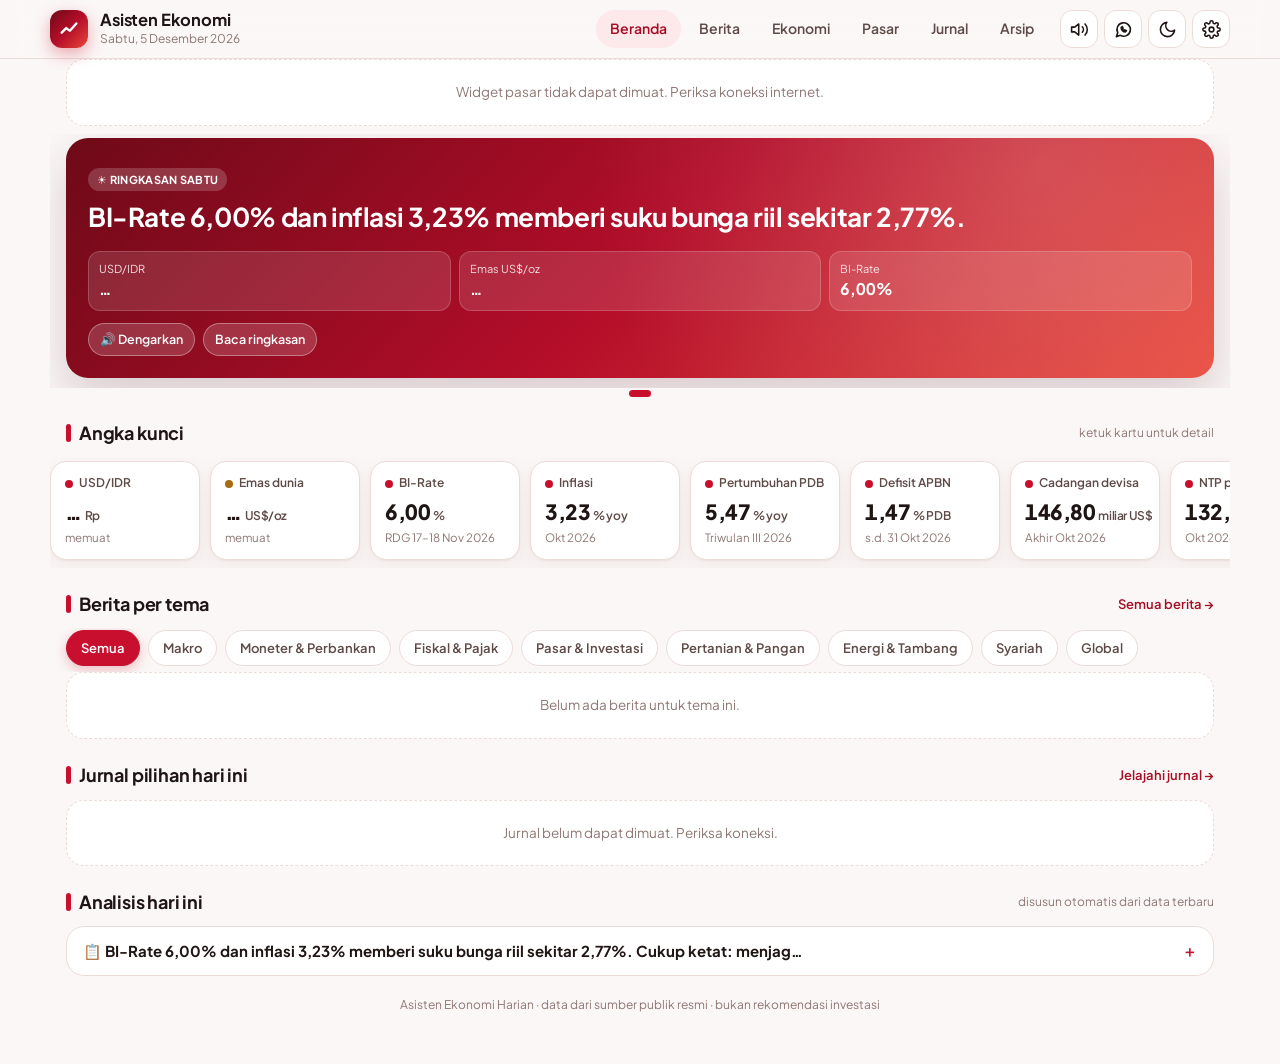
==== commit 770019ca: "Tampilan baru tema merah: slider, berita per tema, pembaca jurnal + terjemahan, suara ID/EN - Berita" ====
--- a/index.html
+++ b/index.html
@@ -4,338 +4,464 @@
 <meta charset="utf-8">
 <meta name="viewport" content="width=device-width, initial-scale=1, viewport-fit=cover">
 <title>Asisten Ekonomi Harian</title>
-<meta name="description" content="Dashboard harian: ekonomi Indonesia, pasar & emas, serta jurnal ekonomi fondasi dan terbaru.">
-<meta name="theme-color" content="#14532d">
+<meta name="description" content="Asisten ekonomi pribadi: berita, jurnal, data ekonomi Indonesia, pasar dan emas, diperbarui otomatis.">
+<meta name="theme-color" content="#b30d29">
 <meta name="apple-mobile-web-app-capable" content="yes">
-<link rel="icon" href="data:image/svg+xml,%3Csvg xmlns='http://www.w3.org/2000/svg' viewBox='0 0 64 64'%3E%3Crect width='64' height='64' rx='14' fill='%2314532d'/%3E%3Cpath d='M14 44l12-12 9 8 15-18' stroke='%23fff' stroke-width='6' fill='none' stroke-linecap='round' stroke-linejoin='round'/%3E%3C/svg%3E">
-<style>
+<link rel="icon" href="data:image/svg+xml,%3Csvg xmlns='http://www.w3.org/2000/svg' viewBox='0 0 64 64'%3E%3Cdefs%3E%3ClinearGradient id='g' x1='0' y1='0' x2='1' y2='1'%3E%3Cstop offset='0' stop-color='%236e0a18'/%3E%3Cstop offset='1' stop-color='%23e8483a'/%3E%3C/linearGradient%3E%3C/defs%3E%3Crect width='64' height='64' rx='16' fill='url(%23g)'/%3E%3Cpath d='M14 44l12-12 9 8 15-18' stroke='%23fff' stroke-width='6' fill='none' stroke-linecap='round' stroke-linejoin='round'/%3E%3C/svg%3E">
+<link rel="preconnect" href="https://fonts.googleapis.com">
+<link rel="preconnect" href="https://fonts.gstatic.com" crossorigin>
+<link href="https://fonts.googleapis.com/css2?family=Plus+Jakarta+Sans:wght@400;500;600;700;800&display=swap" rel="stylesheet">
+<style>/* ============ TOKEN WARNA: tema merah ============ */
 :root{
   color-scheme: light;
-  --bg:#f4f3ef; --surface:#fcfcfb; --surface-2:#efede7; --line:#e2e0d9;
-  --text:#0b0b0b; --text-2:#52514e; --muted:#7a7873;
-  --accent:#14532d; --accent-soft:#e3efe6; --accent-ink:#14532d;
-  --series-1:#2a78d6;
-  --good:#0a7a3d; --bad:#c4312f; --warn:#a15c00;
-  --shadow:0 1px 2px rgba(0,0,0,.04),0 4px 16px rgba(0,0,0,.04);
-  --r:14px;
+  --bg:#fbf7f6; --surface:#ffffff; --surface-2:#f8f0ee; --surface-3:#f2e5e2; --line:#ecdcd8;
+  --text:#1f1514; --text-2:#5e4a47; --muted:#8d7773;
+  --brand:#c8102e; --brand-2:#8b0d1f; --brand-soft:#fde8ea; --brand-ink:#a50e25; --on-brand:#ffffff;
+  --gold:#a86b12; --good:#15803d; --bad:#d92d20; --chart:#c8102e;
+  --hero:linear-gradient(135deg,#6e0a18 0%,#b30d29 50%,#e8483a 100%);
+  --shadow:0 1px 2px rgba(80,10,20,.05),0 8px 24px rgba(80,10,20,.06);
+  --shadow-lg:0 20px 50px rgba(60,5,15,.18);
+  --r:18px; --r-sm:12px;
 }
 @media (prefers-color-scheme: dark){
   :root:where(:not([data-theme="light"])){
     color-scheme: dark;
-    --bg:#121211; --surface:#1a1a19; --surface-2:#232321; --line:#2f2e2c;
-    --text:#f0efec; --text-2:#c3c2b7; --muted:#97958d;
-    --accent:#4ade80; --accent-soft:#1d2b21; --accent-ink:#86efac;
-    --series-1:#3987e5; --good:#4ade80; --bad:#f87171; --warn:#fbbf24;
-    --shadow:none;
+    --bg:#110b0b; --surface:#1a1212; --surface-2:#231818; --surface-3:#2d1f1f; --line:#3a2827;
+    --text:#f7eeec; --text-2:#d6c4c0; --muted:#a48f8b;
+    --brand:#dc2626; --brand-2:#991b1b; --brand-soft:#3a1518; --brand-ink:#fca5a5; --on-brand:#ffffff;
+    --gold:#f2c14e; --good:#4ade80; --bad:#f87171; --chart:#f87171;
+    --hero:linear-gradient(135deg,#2e0609 0%,#7f1020 55%,#c8102e 100%);
+    --shadow:none; --shadow-lg:0 20px 50px rgba(0,0,0,.5);
   }
 }
 :root[data-theme="dark"]{
   color-scheme: dark;
-  --bg:#121211; --surface:#1a1a19; --surface-2:#232321; --line:#2f2e2c;
-  --text:#f0efec; --text-2:#c3c2b7; --muted:#97958d;
-  --accent:#4ade80; --accent-soft:#1d2b21; --accent-ink:#86efac;
-  --series-1:#3987e5; --good:#4ade80; --bad:#f87171; --warn:#fbbf24;
-  --shadow:none;
-}
+  --bg:#110b0b; --surface:#1a1212; --surface-2:#231818; --surface-3:#2d1f1f; --line:#3a2827;
+  --text:#f7eeec; --text-2:#d6c4c0; --muted:#a48f8b;
+  --brand:#dc2626; --brand-2:#991b1b; --brand-soft:#3a1518; --brand-ink:#fca5a5; --on-brand:#ffffff;
+  --gold:#f2c14e; --good:#4ade80; --bad:#f87171; --chart:#f87171;
+  --hero:linear-gradient(135deg,#2e0609 0%,#7f1020 55%,#c8102e 100%);
+  --shadow:none; --shadow-lg:0 20px 50px rgba(0,0,0,.5);
+}
+
+/* ============ DASAR ============ */
 *{box-sizing:border-box}
 html,body{margin:0}
-body{background:var(--bg);color:var(--text);font:15px/1.55 ui-sans-serif,system-ui,-apple-system,"Segoe UI",Roboto,"Helvetica Neue",Arial,sans-serif;-webkit-font-smoothing:antialiased}
-a{color:var(--accent-ink)}
+html{scroll-behavior:smooth}
+body{background:var(--bg);color:var(--text);font:15px/1.55 "Plus Jakarta Sans",ui-sans-serif,system-ui,-apple-system,"Segoe UI",Roboto,Arial,sans-serif;-webkit-font-smoothing:antialiased;padding-bottom:calc(76px + env(safe-area-inset-bottom))}
+@media (min-width:860px){body{padding-bottom:30px}}
+a{color:var(--brand-ink)}
 button{font:inherit;color:inherit}
-.wrap{max-width:1120px;margin:0 auto;padding:0 16px}
-header.top{padding:20px 0 10px}
-.brand{display:flex;align-items:center;gap:12px;flex-wrap:wrap;justify-content:space-between}
-.brand h1{font-size:22px;line-height:1.2;margin:0;letter-spacing:-.01em}
-.brand .sub{color:var(--text-2);font-size:13px;margin-top:2px}
-.actions{display:flex;gap:8px;flex-wrap:wrap}
-.btn{border:1px solid var(--line);background:var(--surface);padding:8px 12px;border-radius:999px;cursor:pointer;font-size:13.5px;display:inline-flex;align-items:center;gap:6px;text-decoration:none;color:var(--text)}
-.btn:hover{background:var(--surface-2)}
-.btn.primary{background:var(--accent);border-color:var(--accent);color:#fff}
-:root[data-theme="dark"] .btn.primary{color:#0b0b0b}
-@media (prefers-color-scheme: dark){:root:where(:not([data-theme="light"])) .btn.primary{color:#0b0b0b}}
-.btn.sm{padding:5px 10px;font-size:12.5px}
-nav.tabs{position:sticky;top:0;z-index:20;background:var(--bg);border-bottom:1px solid var(--line)}
-nav.tabs .wrap{display:flex;gap:4px;overflow-x:auto;scrollbar-width:none}
-nav.tabs .wrap::-webkit-scrollbar{display:none}
-.tab{border:0;background:none;padding:12px 12px;cursor:pointer;color:var(--text-2);font-weight:500;white-space:nowrap;border-bottom:2px solid transparent}
-.tab[aria-selected="true"]{color:var(--text);border-bottom-color:var(--accent)}
-main{padding:18px 0 60px}
-section.page{display:none}
+img{max-width:100%}
+.wrap{max-width:1180px;margin:0 auto;padding:0 16px}
+.muted{color:var(--muted)} .t2{color:var(--text-2)} .small{font-size:12.5px}
+.hide{display:none!important}
+.sr{position:absolute;width:1px;height:1px;overflow:hidden;clip:rect(0 0 0 0)}
+
+/* ============ HEADER ============ */
+header.app{position:sticky;top:0;z-index:40;background:color-mix(in srgb,var(--bg) 88%,transparent);backdrop-filter:saturate(1.4) blur(12px);-webkit-backdrop-filter:saturate(1.4) blur(12px);border-bottom:1px solid var(--line)}
+.bar{display:flex;align-items:center;gap:12px;padding:10px 0}
+.logo{width:38px;height:38px;border-radius:12px;background:var(--hero);display:grid;place-items:center;flex:none;box-shadow:0 6px 16px rgba(200,16,46,.35)}
+.brandtxt{min-width:0;flex:1}
+.brandtxt b{display:block;font-size:16.5px;letter-spacing:-.01em;line-height:1.2}
+.brandtxt span{font-size:12px;color:var(--muted);white-space:nowrap;overflow:hidden;text-overflow:ellipsis;display:block}
+.icons{display:flex;gap:6px}
+.ibtn{width:38px;height:38px;border-radius:12px;border:1px solid var(--line);background:var(--surface);display:grid;place-items:center;cursor:pointer;transition:transform .15s,background .15s}
+.ibtn:hover{background:var(--surface-2)} .ibtn:active{transform:scale(.94)}
+.ibtn svg{width:19px;height:19px}
+nav.top{display:none}
+@media (min-width:860px){
+  nav.top{display:flex;gap:4px}
+  nav.top button{border:0;background:none;padding:8px 14px;border-radius:999px;cursor:pointer;color:var(--text-2);font-weight:600;font-size:14px}
+  nav.top button[aria-current="page"]{background:var(--brand-soft);color:var(--brand-ink)}
+}
+nav.bottom{position:fixed;left:0;right:0;bottom:0;z-index:45;background:color-mix(in srgb,var(--surface) 94%,transparent);backdrop-filter:blur(14px);-webkit-backdrop-filter:blur(14px);border-top:1px solid var(--line);display:grid;grid-template-columns:repeat(6,1fr);padding:6px 4px calc(6px + env(safe-area-inset-bottom))}
+nav.bottom button{border:0;background:none;display:flex;flex-direction:column;align-items:center;gap:2px;font-size:10.5px;font-weight:600;color:var(--muted);padding:4px 0;cursor:pointer}
+nav.bottom svg{width:22px;height:22px}
+nav.bottom button[aria-current="page"]{color:var(--brand)}
+nav.bottom button[aria-current="page"] svg{transform:translateY(-1px)}
+@media (min-width:860px){nav.bottom{display:none}}
+
+/* ============ HALAMAN ============ */
+main{padding:14px 0 20px}
+section.page{display:none;animation:fade .25s ease}
 section.page.active{display:block}
-.grid{display:grid;gap:14px}
-.g2{grid-template-columns:repeat(auto-fit,minmax(300px,1fr))}
-.g3{grid-template-columns:repeat(auto-fit,minmax(240px,1fr))}
-.gp{grid-template-columns:repeat(auto-fit,minmax(min(100%,440px),1fr))}
-.g4{grid-template-columns:repeat(auto-fit,minmax(160px,1fr))}
+@keyframes fade{from{opacity:0;transform:translateY(4px)}to{opacity:1;transform:none}}
+.sec{margin:22px 0 10px;display:flex;align-items:center;justify-content:space-between;gap:10px;flex-wrap:wrap}
+.sec h2{font-size:18px;margin:0;letter-spacing:-.01em;display:flex;align-items:center;gap:8px}
+.sec h2::before{content:"";width:5px;height:18px;border-radius:3px;background:var(--brand)}
+.sec .note{font-size:12px;color:var(--muted)}
+.link{border:0;background:none;color:var(--brand-ink);font-weight:600;cursor:pointer;font-size:13px;padding:4px 0}
 .card{background:var(--surface);border:1px solid var(--line);border-radius:var(--r);padding:16px;box-shadow:var(--shadow);min-width:0}
-.card h2{font-size:16px;margin:0 0 4px}
-.card h3{font-size:15px;margin:0 0 6px;line-height:1.35}
-.sec-title{display:flex;align-items:baseline;justify-content:space-between;gap:8px;margin:26px 0 10px;flex-wrap:wrap}
-.sec-title h2{font-size:18px;margin:0}
-.sec-title .note{color:var(--muted);font-size:12.5px}
-.muted{color:var(--muted)}
-.t2{color:var(--text-2)}
-.small{font-size:12.5px}
-.kpi .label{color:var(--text-2);font-size:12.5px;font-weight:500}
-.kpi .val{font-size:24px;font-weight:650;letter-spacing:-.01em;margin:2px 0;font-variant-numeric:tabular-nums}
-.kpi .val .u{font-size:13px;font-weight:500;color:var(--text-2);margin-left:3px}
-.kpi .meta{font-size:12px;color:var(--muted)}
-.chg{font-size:12.5px;font-weight:600;font-variant-numeric:tabular-nums}
+.grid{display:grid;gap:12px}
+.g2{grid-template-columns:repeat(auto-fit,minmax(min(100%,320px),1fr))}
+.g3{grid-template-columns:repeat(auto-fit,minmax(min(100%,260px),1fr))}
+
+/* tombol & kontrol */
+.btn{border:1px solid var(--line);background:var(--surface);padding:8px 14px;border-radius:999px;cursor:pointer;font-size:13.5px;font-weight:600;display:inline-flex;align-items:center;gap:6px;text-decoration:none;color:var(--text);transition:background .15s,transform .15s;white-space:nowrap}
+.btn:hover{background:var(--surface-2)} .btn:active{transform:scale(.97)}
+.btn.sm{padding:6px 11px;font-size:12.5px}
+.btn.pri{background:var(--brand);border-color:var(--brand);color:var(--on-brand)}
+.btn.pri:hover{background:var(--brand-2)}
+.btn.ghost-w{background:rgba(255,255,255,.16);border-color:rgba(255,255,255,.35);color:#fff}
+.btn.ghost-w:hover{background:rgba(255,255,255,.26)}
+.btn svg{width:16px;height:16px}
+.chips{display:flex;gap:8px;overflow-x:auto;scrollbar-width:none;padding:2px 0 6px;margin:0 -16px;padding-left:16px;padding-right:16px}
+.chips::-webkit-scrollbar{display:none}
+.chip{flex:none;border:1px solid var(--line);background:var(--surface);border-radius:999px;padding:7px 14px;font-size:13px;font-weight:600;cursor:pointer;color:var(--text-2);transition:all .15s}
+.chip:hover{border-color:var(--brand)}
+.chip[aria-pressed="true"]{background:var(--brand);border-color:var(--brand);color:var(--on-brand);box-shadow:0 4px 12px rgba(200,16,46,.25)}
+.chip .n{font-size:11px;opacity:.75;margin-left:4px}
+.seg{display:inline-flex;background:var(--surface-2);border:1px solid var(--line);border-radius:999px;padding:3px;gap:2px;max-width:100%;overflow-x:auto;scrollbar-width:none}
+.seg::-webkit-scrollbar{display:none}
+.seg button{border:0;background:none;padding:7px 13px;border-radius:999px;cursor:pointer;font-weight:600;font-size:13px;color:var(--text-2);white-space:nowrap}
+.seg button[aria-pressed="true"]{background:var(--surface);color:var(--brand-ink);box-shadow:0 1px 4px rgba(0,0,0,.08)}
+.controls{display:flex;gap:10px;flex-wrap:wrap;align-items:center;margin-bottom:10px}
+select.sel,input.txt{border:1px solid var(--line);background:var(--surface);color:var(--text);border-radius:999px;padding:8px 14px;font:inherit;font-size:13.5px}
+input.txt{border-radius:12px;width:100%}
+.pill{display:inline-flex;align-items:center;gap:4px;font-size:11px;font-weight:700;letter-spacing:.03em;text-transform:uppercase;padding:3px 9px;border-radius:999px;background:var(--brand-soft);color:var(--brand-ink)}
+.pill.gray{background:var(--surface-3);color:var(--text-2)}
+.pill.gold{background:color-mix(in srgb,var(--gold) 16%,transparent);color:var(--gold)}
+.pill.w{background:rgba(255,255,255,.18);color:#fff}
+
+/* ============ CAROUSEL ============ */
+.car{position:relative}
+.car-track{display:grid;grid-auto-flow:column;grid-auto-columns:var(--cw,min(86%,340px));gap:14px;overflow-x:auto;scroll-snap-type:x mandatory;scroll-behavior:smooth;scrollbar-width:none;padding:4px 16px 10px;margin:0 -16px;overscroll-behavior-x:contain}
+.car-track::-webkit-scrollbar{display:none}
+.car-track>*{scroll-snap-align:start;scroll-margin-left:16px;min-width:0}
+.car-btn{position:absolute;top:calc(50% - 26px);width:40px;height:40px;border-radius:50%;border:1px solid var(--line);background:var(--surface);box-shadow:var(--shadow-lg);cursor:pointer;display:none;place-items:center;z-index:3;font-size:20px;line-height:1;color:var(--text)}
+.car-btn.prev{left:-12px} .car-btn.next{right:-12px}
+@media (hover:hover) and (min-width:700px){.car-btn{display:grid;opacity:0;transition:opacity .2s}.car:hover .car-btn{opacity:1}}
+.car-foot{display:flex;align-items:center;justify-content:center;gap:10px;margin-top:2px}
+.car-dots{display:flex;gap:5px;align-items:center}
+.car-dots button{width:7px;height:7px;border-radius:99px;border:0;background:var(--line);padding:0;cursor:pointer;transition:all .25s}
+.car-dots button[aria-current="true"]{width:22px;background:var(--brand)}
+.car-play{border:0;background:none;color:var(--muted);cursor:pointer;font-size:12px;padding:2px 6px}
+.car.hero .car-track{--cw:100%;gap:14px}
+.car.wide .car-track{--cw:min(90%,430px)}
+.car.chart .car-track{--cw:min(86%,360px)}
+
+/* ============ HERO ============ */
+.hslide{position:relative;border-radius:22px;overflow:hidden;min-height:240px;background:var(--hero);color:#fff;padding:22px;display:flex;flex-direction:column;justify-content:flex-end;box-shadow:var(--shadow-lg);cursor:pointer}
+.hslide .bgimg{position:absolute;inset:0;width:100%;height:100%;object-fit:cover;opacity:.55}
+.hslide::after{content:"";position:absolute;inset:0;background:linear-gradient(180deg,rgba(60,4,12,.05) 0%,rgba(40,3,8,.88) 100%);z-index:0}
+.hslide.plain::after{background:radial-gradient(circle at 85% 10%,rgba(255,255,255,.18),transparent 45%)}
+.hslide>*:not(.bgimg){position:relative;z-index:1}
+.hslide h3{font-size:clamp(18px,3.4vw,26px);line-height:1.25;margin:10px 0 6px;letter-spacing:-.015em;display:-webkit-box;-webkit-line-clamp:3;-webkit-box-orient:vertical;overflow:hidden}
+.hslide p{margin:0;opacity:.92;font-size:14px;display:-webkit-box;-webkit-line-clamp:2;-webkit-box-orient:vertical;overflow:hidden}
+.hslide .meta{font-size:12px;opacity:.85;margin-top:8px}
+.hslide .acts{display:flex;gap:8px;flex-wrap:wrap;margin-top:12px}
+.hkpi{display:grid;grid-template-columns:repeat(3,1fr);gap:8px;margin-top:12px}
+.hkpi div{background:rgba(255,255,255,.12);border:1px solid rgba(255,255,255,.18);border-radius:12px;padding:8px 10px}
+.hkpi small{display:block;font-size:11px;opacity:.85}
+.hkpi b{font-size:16px;font-variant-numeric:tabular-nums}
+
+/* ============ KPI STRIP ============ */
+.kstrip{display:grid;grid-auto-flow:column;grid-auto-columns:minmax(150px,1fr);gap:10px;overflow-x:auto;scrollbar-width:none;padding:4px 16px 8px;margin:0 -16px;scroll-snap-type:x proximity}
+.kstrip::-webkit-scrollbar{display:none}
+.kpi{scroll-snap-align:start;background:var(--surface);border:1px solid var(--line);border-radius:16px;padding:12px 14px;cursor:pointer;transition:transform .15s,border-color .15s;text-align:left;box-shadow:var(--shadow)}
+.kpi:hover{transform:translateY(-2px);border-color:var(--brand)}
+.kpi .lb{font-size:12px;color:var(--text-2);font-weight:600;display:flex;align-items:center;gap:6px}
+.kpi .lb i{width:8px;height:8px;border-radius:50%;background:var(--brand);display:inline-block}
+.kpi .v{font-size:21px;font-weight:800;letter-spacing:-.02em;margin:3px 0 1px;font-variant-numeric:tabular-nums;white-space:nowrap}
+.kpi .v small{font-size:12px;font-weight:600;color:var(--text-2);margin-left:3px}
+.kpi .m{font-size:11.5px;color:var(--muted);white-space:nowrap;overflow:hidden;text-overflow:ellipsis}
+.chg{font-weight:700;font-variant-numeric:tabular-nums}
 .up{color:var(--good)} .down{color:var(--bad)} .flat{color:var(--muted)}
-.headline{background:linear-gradient(135deg,var(--accent-soft),var(--surface));border-color:transparent;padding:20px}
-.pill{display:inline-block;font-size:11.5px;font-weight:600;letter-spacing:.02em;text-transform:uppercase;padding:3px 8px;border-radius:999px;background:var(--accent-soft);color:var(--accent-ink)}
-.pill.gray{background:var(--surface-2);color:var(--text-2)}
-.headline h3{font-size:19px;margin:10px 0 6px}
-.brief p{margin:0 0 10px}
-.brief p:last-child{margin:0}
-.ind-group h2{display:flex;align-items:center;gap:8px}
-.ind{padding:12px 0;border-top:1px solid var(--line)}
-.ind:first-of-type{border-top:0}
-.ind .row{display:flex;justify-content:space-between;align-items:baseline;gap:10px}
-.ind .nm{font-weight:600;font-size:14px}
-.ind .v{font-weight:650;font-size:18px;font-variant-numeric:tabular-nums;white-space:nowrap}
-.ind .v .u{font-size:12px;color:var(--text-2);font-weight:500;margin-left:3px}
-.ind .k{font-size:12.5px;color:var(--text-2);margin-top:2px}
-.ind .s{font-size:11.5px;color:var(--muted);margin-top:2px}
-.ind input{width:90px;padding:4px 6px;border:1px solid var(--line);border-radius:8px;background:var(--surface-2);color:var(--text);font:inherit}
-.ind input.wide{width:100%;margin-top:4px}
-.analysis li{margin-bottom:8px}
-.chart-card .cap{display:flex;justify-content:space-between;align-items:baseline;gap:8px}
-.chart-card .last{font-weight:650;font-variant-numeric:tabular-nums}
-.chart{position:relative;margin-top:8px}
-.chart svg{width:100%;height:auto;display:block;overflow:visible}
-.chart .tip{position:absolute;pointer-events:none;background:var(--text);color:var(--surface);font-size:12px;padding:4px 8px;border-radius:6px;white-space:nowrap;transform:translate(-50%,-120%);opacity:0;transition:opacity .1s;font-variant-numeric:tabular-nums}
+
+/* ============ KARTU BERITA & JURNAL ============ */
+.ncard{display:flex;flex-direction:column;background:var(--surface);border:1px solid var(--line);border-radius:var(--r);overflow:hidden;box-shadow:var(--shadow);cursor:pointer;transition:transform .18s,box-shadow .18s;height:100%}
+.ncard:hover{transform:translateY(-3px);box-shadow:var(--shadow-lg)}
+.ncard .img{aspect-ratio:16/9;background:var(--hero);position:relative;overflow:hidden;flex:none}
+.ncard .img img{position:absolute;inset:0;width:100%;height:100%;object-fit:cover;display:block}
+.ncard .img .ph{position:absolute;inset:0;display:grid;place-items:center;color:rgba(255,255,255,.9);font-weight:800;font-size:28px;letter-spacing:-.02em}
+.ncard .img .pill{position:absolute;left:10px;top:10px;background:rgba(20,4,6,.6);color:#fff;backdrop-filter:blur(6px)}
+.ncard .body{padding:12px 14px 14px;display:flex;flex-direction:column;gap:6px;flex:1}
+.ncard h3{font-size:15px;line-height:1.35;margin:0;display:-webkit-box;-webkit-line-clamp:3;-webkit-box-orient:vertical;overflow:hidden}
+.ncard p{font-size:13px;color:var(--text-2);margin:0;display:-webkit-box;-webkit-line-clamp:2;-webkit-box-orient:vertical;overflow:hidden}
+.ncard .src{font-size:12px;color:var(--muted);display:flex;gap:6px;align-items:center;margin-top:auto;padding-top:4px}
+.ncard .src b{color:var(--text-2)}
+.jcard{display:flex;flex-direction:column;gap:8px;background:var(--surface);border:1px solid var(--line);border-radius:var(--r);padding:16px;box-shadow:var(--shadow);height:100%;position:relative;overflow:hidden;cursor:pointer;transition:transform .18s,box-shadow .18s}
+.jcard:hover{transform:translateY(-3px);box-shadow:var(--shadow-lg)}
+.jcard::before{content:"";position:absolute;left:0;top:0;right:0;height:4px;background:var(--hero)}
+.jcard .top{display:flex;gap:6px;flex-wrap:wrap}
+.jcard h3{font-size:15.5px;line-height:1.35;margin:2px 0 0;display:-webkit-box;-webkit-line-clamp:3;-webkit-box-orient:vertical;overflow:hidden}
+.jcard .meta{font-size:12px;color:var(--text-2);display:-webkit-box;-webkit-line-clamp:2;-webkit-box-orient:vertical;overflow:hidden}
+.jcard p{font-size:13.2px;margin:0;color:var(--text-2);display:-webkit-box;-webkit-line-clamp:4;-webkit-box-orient:vertical;overflow:hidden}
+.jcard .foot{display:flex;align-items:center;justify-content:space-between;gap:8px;margin-top:auto;padding-top:6px}
+.cite{font-size:12px;font-weight:700;color:var(--gold);display:flex;align-items:center;gap:4px}
+.star{border:0;background:var(--surface-2);width:34px;height:34px;border-radius:50%;cursor:pointer;font-size:16px;color:var(--brand)}
+.list{display:grid;gap:8px}
+.litem{display:flex;gap:12px;align-items:center;background:var(--surface);border:1px solid var(--line);border-radius:14px;padding:10px 12px;cursor:pointer;transition:border-color .15s}
+.litem:hover{border-color:var(--brand)}
+.litem .th{width:64px;height:48px;border-radius:10px;overflow:hidden;flex:none;background:var(--hero)}
+.litem .th img{width:100%;height:100%;object-fit:cover}
+.litem b{font-size:14px;line-height:1.35;display:-webkit-box;-webkit-line-clamp:2;-webkit-box-orient:vertical;overflow:hidden}
+.litem small{color:var(--muted);font-size:11.5px}
+
+/* ============ EKONOMI ============ */
+.icard{background:var(--surface);border:1px solid var(--line);border-radius:16px;padding:14px;box-shadow:var(--shadow);position:relative;overflow:hidden}
+.icard .nm{font-size:12.5px;font-weight:700;color:var(--text-2)}
+.icard .v{font-size:26px;font-weight:800;letter-spacing:-.02em;font-variant-numeric:tabular-nums;margin:2px 0}
+.icard .v small{font-size:12.5px;font-weight:600;color:var(--text-2);margin-left:4px}
+.icard .k{font-size:12.5px;color:var(--text-2)}
+.icard .s{font-size:11.5px;color:var(--muted);margin-top:6px}
+.icard input{width:100%;margin-top:4px;padding:6px 10px;border:1px solid var(--line);border-radius:10px;background:var(--surface-2);color:var(--text);font:inherit;font-size:13px}
+.gauge{height:6px;border-radius:99px;background:var(--surface-3);margin-top:8px;position:relative;overflow:hidden}
+.gauge i{position:absolute;left:0;top:0;bottom:0;border-radius:99px;background:var(--brand)}
+.gauge u{position:absolute;top:-2px;bottom:-2px;background:color-mix(in srgb,var(--good) 30%,transparent);border-left:1px solid var(--good);border-right:1px solid var(--good)}
+.ana{list-style:none;padding:0;margin:0;display:grid;gap:8px}
+.ana li{display:flex;gap:10px;align-items:flex-start;background:var(--surface-2);border-radius:12px;padding:10px 12px;font-size:14px}
+.ana li span{flex:none;width:26px;height:26px;border-radius:8px;background:var(--brand-soft);color:var(--brand-ink);display:grid;place-items:center;font-size:14px}
+.refs{display:flex;flex-wrap:wrap;gap:8px}
+.refs a{font-size:12.5px;font-weight:600;text-decoration:none;border:1px solid var(--line);background:var(--surface);color:var(--text-2);padding:6px 12px;border-radius:999px}
+.refs a:hover{border-color:var(--brand);color:var(--brand-ink)}
+.ccard{background:var(--surface);border:1px solid var(--line);border-radius:16px;padding:14px;box-shadow:var(--shadow);height:100%}
+.ccard h3{font-size:14px;margin:0;line-height:1.3}
+.ccard .last{font-size:12.5px;color:var(--text-2);font-weight:700}
+.chart{position:relative;margin-top:6px}
+.chart svg{width:100%;height:auto;display:block;overflow:visible;touch-action:pan-y}
+.chart .tip{position:absolute;pointer-events:none;background:var(--text);color:var(--surface);font-size:12px;font-weight:600;padding:4px 8px;border-radius:8px;white-space:nowrap;transform:translate(-50%,-125%);opacity:0;transition:opacity .1s;font-variant-numeric:tabular-nums}
 .chart .tip.on{opacity:1}
 table.tbl{width:100%;border-collapse:collapse;font-size:14px;font-variant-numeric:tabular-nums}
-.tbl th,.tbl td{text-align:left;padding:8px 6px;border-bottom:1px solid var(--line)}
-.tbl th{font-size:12px;color:var(--text-2);font-weight:600}
-.tbl td.r,.tbl th.r{text-align:right}
-.chips{display:flex;gap:6px;flex-wrap:wrap}
-.chip{border:1px solid var(--line);background:var(--surface);border-radius:999px;padding:6px 12px;font-size:13px;cursor:pointer;color:var(--text-2)}
-.chip[aria-pressed="true"]{background:var(--accent);border-color:var(--accent);color:#fff}
-:root[data-theme="dark"] .chip[aria-pressed="true"]{color:#0b0b0b}
-@media (prefers-color-scheme: dark){:root:where(:not([data-theme="light"])) .chip[aria-pressed="true"]{color:#0b0b0b}}
-.seg{display:inline-flex;border:1px solid var(--line);border-radius:999px;overflow:hidden;background:var(--surface)}
-.seg button{border:0;background:none;padding:8px 14px;cursor:pointer;font-weight:500;color:var(--text-2)}
-.seg button[aria-pressed="true"]{background:var(--accent-soft);color:var(--accent-ink)}
-.filters{display:flex;gap:10px;flex-wrap:wrap;align-items:center;margin-bottom:12px}
-.jcard .meta{font-size:12.5px;color:var(--text-2);margin-bottom:8px}
-.jcard .sum{font-size:14px;margin:0 0 8px}
-.jcard .rel{font-size:13px;background:var(--surface-2);border-radius:10px;padding:8px 10px;margin:8px 0}
-.jcard .rel b{color:var(--accent-ink)}
-.jcard details{font-size:13.5px;color:var(--text-2);margin:6px 0}
-.jcard details summary{cursor:pointer;color:var(--text);font-weight:500}
-.jcard .acts{display:flex;gap:6px;flex-wrap:wrap;margin-top:10px}
-.state{padding:18px;text-align:center;color:var(--muted);font-size:13.5px}
-.skel{height:14px;border-radius:6px;background:linear-gradient(90deg,var(--surface-2),var(--line),var(--surface-2));background-size:200% 100%;animation:sk 1.2s infinite;margin:8px 0}
+.tbl th,.tbl td{text-align:left;padding:9px 6px;border-bottom:1px solid var(--line)}
+.tbl th{font-size:12px;color:var(--text-2)}
+.tbl .r{text-align:right}
+
+/* ============ READER ============ */
+dialog.reader{border:0;padding:0;margin:auto;width:min(780px,100%);max-height:min(92vh,100%);height:auto;border-radius:24px;background:var(--surface);color:var(--text);box-shadow:var(--shadow-lg);overflow:hidden}
+dialog.reader::backdrop{background:rgba(25,4,8,.55);backdrop-filter:blur(4px)}
+@media (max-width:640px){dialog.reader{width:100%;max-width:100%;height:100%;max-height:100%;border-radius:0}}
+.rd{display:flex;flex-direction:column;height:100%;max-height:inherit}
+.rd-head{display:flex;align-items:center;gap:8px;padding:10px 12px;border-bottom:1px solid var(--line);background:var(--surface);flex:none}
+.rd-head .sp{flex:1;min-width:0;font-size:12.5px;font-weight:700;color:var(--muted);white-space:nowrap;overflow:hidden;text-overflow:ellipsis}
+.rd-body{overflow-y:auto;padding:18px 20px 28px;flex:1}
+.rd-img{border-radius:16px;overflow:hidden;margin-bottom:14px;aspect-ratio:16/9;background:var(--hero)}
+.rd-img img{width:100%;height:100%;object-fit:cover;display:block}
+.rd-body h1{font-size:clamp(20px,3.2vw,26px);line-height:1.3;margin:8px 0 4px;letter-spacing:-.015em}
+.rd-body .trt{font-size:15px;color:var(--text-2);font-weight:600;margin:0 0 6px}
+.rd-meta{font-size:13px;color:var(--text-2);margin-bottom:12px}
+.rd-tools{display:flex;gap:8px;flex-wrap:wrap;align-items:center;padding:10px;background:var(--surface-2);border-radius:14px;margin:12px 0 16px}
+.rd-body h4{font-size:12px;text-transform:uppercase;letter-spacing:.06em;color:var(--brand-ink);margin:18px 0 6px}
+.rd-text{font-size:16px;line-height:1.75}
+.rd-text p{margin:0 0 12px}
+.rd-box{background:var(--surface-2);border-radius:14px;padding:12px 14px;font-size:14px}
+.rd-frame{width:100%;height:70vh;border:1px solid var(--line);border-radius:14px;background:#fff}
+.tags{display:flex;gap:6px;flex-wrap:wrap}
+.tags span{font-size:12px;background:var(--surface-3);color:var(--text-2);padding:4px 10px;border-radius:999px}
+.loading{opacity:.55;pointer-events:none}
+
+/* ============ PLAYER SUARA ============ */
+.player{position:fixed;left:50%;transform:translate(-50%,140%);bottom:calc(84px + env(safe-area-inset-bottom));z-index:60;width:min(560px,calc(100% - 24px));background:var(--text);color:var(--surface);border-radius:18px;padding:10px 12px;display:flex;align-items:center;gap:10px;box-shadow:var(--shadow-lg);transition:transform .3s ease,opacity .3s;opacity:0;visibility:hidden}
+.player.on{transform:translate(-50%,0);opacity:1;visibility:visible}
+@media (min-width:860px){.player{bottom:24px}}
+.player .t{flex:1;min-width:0;font-size:13px;font-weight:600;white-space:nowrap;overflow:hidden;text-overflow:ellipsis}
+.player .t small{display:block;font-weight:500;opacity:.7;font-size:11px}
+.player button{border:0;background:rgba(127,127,127,.25);color:inherit;border-radius:10px;padding:7px 10px;cursor:pointer;font-weight:700;font-size:12.5px}
+.player button.on{background:var(--brand);color:#fff}
+.wave{display:flex;gap:2px;align-items:flex-end;height:18px}
+.wave i{width:3px;background:var(--brand);border-radius:2px;animation:wv 1s ease-in-out infinite}
+.wave i:nth-child(2){animation-delay:.15s}.wave i:nth-child(3){animation-delay:.3s}.wave i:nth-child(4){animation-delay:.45s}
+@keyframes wv{0%,100%{height:4px}50%{height:18px}}
+.paused .wave i{animation-play-state:paused}
+
+/* ============ LAIN-LAIN ============ */
+.skel{border-radius:var(--r);background:linear-gradient(90deg,var(--surface-2),var(--surface-3),var(--surface-2));background-size:200% 100%;animation:sk 1.2s infinite;min-height:120px}
 @keyframes sk{to{background-position:-200% 0}}
-.tv{min-height:80px}
-.tradingview-widget-copyright{font-size:11px;color:var(--muted)}
-.disclaimer{font-size:12px;color:var(--muted);border-left:3px solid var(--line);padding:6px 10px;margin-top:14px}
-.src-list{columns:2 260px;font-size:13.5px;padding-left:18px}
-.src-list li{margin-bottom:6px;break-inside:avoid}
-.toast{position:fixed;left:50%;bottom:22px;transform:translateX(-50%);background:var(--text);color:var(--surface);padding:10px 16px;border-radius:999px;font-size:13.5px;opacity:0;transition:opacity .2s;z-index:50;pointer-events:none}
-.toast.on{opacity:1}
-label.fld{display:block;font-size:13px;color:var(--text-2);margin:10px 0 4px}
-input.txt,textarea.txt{width:100%;padding:9px 10px;border:1px solid var(--line);border-radius:10px;background:var(--surface);color:var(--text);font:inherit}
-footer{color:var(--muted);font-size:12px;text-align:center;padding:24px 0 40px}
-@media (max-width:520px){.kpi .val{font-size:21px}.brand h1{font-size:19px}}
+.state{padding:22px;text-align:center;color:var(--muted);font-size:13.5px;background:var(--surface);border:1px dashed var(--line);border-radius:var(--r)}
+.toast{position:fixed;left:50%;top:76px;transform:translate(-50%,-20px);background:var(--text);color:var(--surface);padding:10px 16px;border-radius:999px;font-size:13.5px;font-weight:600;opacity:0;transition:all .25s;z-index:80;pointer-events:none}
+.toast.on{opacity:1;transform:translate(-50%,0)}
+details.box{background:var(--surface);border:1px solid var(--line);border-radius:var(--r);padding:12px 16px}
+details.box summary{cursor:pointer;font-weight:700;list-style:none;display:flex;justify-content:space-between;align-items:center}
+details.box summary::-webkit-details-marker{display:none}
+details.box summary::after{content:"＋";color:var(--brand)}
+details.box[open] summary::after{content:"－"}
+.brief p{margin:10px 0 0;font-size:14.5px}
+.tv{min-height:60px}
+.disc{font-size:12px;color:var(--muted);border-left:3px solid var(--brand);padding:6px 10px;margin-top:14px;background:var(--surface-2);border-radius:0 10px 10px 0}
+.set label{display:block;font-size:13px;color:var(--text-2);font-weight:600;margin:12px 0 5px}
+.switch{display:flex;align-items:center;justify-content:space-between;gap:10px;padding:10px 0;border-top:1px solid var(--line);font-size:14px}
+.switch input{width:20px;height:20px;accent-color:var(--brand)}
+footer{color:var(--muted);font-size:12px;text-align:center;padding:20px 0}
+@media (prefers-reduced-motion: reduce){*{animation:none!important;transition:none!important;scroll-behavior:auto!important}}
+
+.igrid{display:grid;gap:12px;grid-template-columns:repeat(auto-fit,minmax(min(100%,260px),1fr))}
+@media (max-width:700px){.igrid{grid-auto-flow:column;grid-template-columns:none;grid-auto-columns:84%;overflow-x:auto;scroll-snap-type:x mandatory;margin:0 -16px;padding:2px 16px 8px;scrollbar-width:none}.igrid::-webkit-scrollbar{display:none}.igrid>*{scroll-snap-align:start;scroll-margin-left:16px}}
 </style>
 </head>
 <body>
-<header class="top">
-  <div class="wrap brand">
-    <div>
-      <h1>Asisten Ekonomi Harian</h1>
-      <div class="sub" id="today">—</div>
-    </div>
-    <div class="actions">
-      <button class="btn" id="btnRead" title="Bacakan ringkasan harian">🔊 Bacakan</button>
-      <button class="btn" id="btnWa" title="Kirim ringkasan ke WhatsApp">💬 Kirim ke WA</button>
-      <button class="btn" id="btnRefresh" title="Muat ulang semua data">↻ Muat ulang</button>
-      <button class="btn" id="btnTheme" title="Ganti tema terang/gelap">◐ Tema</button>
+<svg width="0" height="0" style="position:absolute" aria-hidden="true">
+  <symbol id="i-home" viewBox="0 0 24 24" fill="none" stroke="currentColor" stroke-width="2" stroke-linecap="round" stroke-linejoin="round"><path d="M3 10.5 12 3l9 7.5V20a1 1 0 0 1-1 1h-5v-6H9v6H4a1 1 0 0 1-1-1z"/></symbol>
+  <symbol id="i-news" viewBox="0 0 24 24" fill="none" stroke="currentColor" stroke-width="2" stroke-linecap="round" stroke-linejoin="round"><rect x="3" y="4" width="15" height="16" rx="2"/><path d="M18 8h2a1 1 0 0 1 1 1v9a2 2 0 0 1-2 2M7 8h7M7 12h7M7 16h4"/></symbol>
+  <symbol id="i-eco" viewBox="0 0 24 24" fill="none" stroke="currentColor" stroke-width="2" stroke-linecap="round" stroke-linejoin="round"><path d="M4 20V10M10 20V4M16 20v-7M22 20H2"/></symbol>
+  <symbol id="i-mkt" viewBox="0 0 24 24" fill="none" stroke="currentColor" stroke-width="2" stroke-linecap="round" stroke-linejoin="round"><path d="m3 17 6-6 4 4 8-8"/><path d="M15 7h6v6"/></symbol>
+  <symbol id="i-book" viewBox="0 0 24 24" fill="none" stroke="currentColor" stroke-width="2" stroke-linecap="round" stroke-linejoin="round"><path d="M4 19.5V5a2 2 0 0 1 2-2h14v16H6a2 2 0 0 0-2 2.5zM20 19v3H6"/><path d="M9 7h7M9 11h5"/></symbol>
+  <symbol id="i-save" viewBox="0 0 24 24" fill="none" stroke="currentColor" stroke-width="2" stroke-linecap="round" stroke-linejoin="round"><path d="M19 21l-7-5-7 5V5a2 2 0 0 1 2-2h10a2 2 0 0 1 2 2z"/></symbol>
+  <symbol id="i-sound" viewBox="0 0 24 24" fill="none" stroke="currentColor" stroke-width="2" stroke-linecap="round" stroke-linejoin="round"><path d="M11 5 6 9H2v6h4l5 4z"/><path d="M15.5 8.5a5 5 0 0 1 0 7M19 5a10 10 0 0 1 0 14"/></symbol>
+  <symbol id="i-wa" viewBox="0 0 24 24" fill="none" stroke="currentColor" stroke-width="2" stroke-linecap="round" stroke-linejoin="round"><path d="M3 21l1.7-5A8.5 8.5 0 1 1 8 19.4z"/><path d="M9 9.5c0 3 2.5 5.5 5.5 5.5l1.2-1.5-2-1-1 .8a4 4 0 0 1-2-2l.8-1-1-2z"/></symbol>
+  <symbol id="i-moon" viewBox="0 0 24 24" fill="none" stroke="currentColor" stroke-width="2" stroke-linecap="round" stroke-linejoin="round"><path d="M21 12.8A9 9 0 1 1 11.2 3a7 7 0 0 0 9.8 9.8z"/></symbol>
+  <symbol id="i-sun" viewBox="0 0 24 24" fill="none" stroke="currentColor" stroke-width="2" stroke-linecap="round" stroke-linejoin="round"><circle cx="12" cy="12" r="4"/><path d="M12 2v2M12 20v2M4.9 4.9l1.4 1.4M17.7 17.7l1.4 1.4M2 12h2M20 12h2M4.9 19.1l1.4-1.4M17.7 6.3l1.4-1.4"/></symbol>
+  <symbol id="i-gear" viewBox="0 0 24 24" fill="none" stroke="currentColor" stroke-width="2" stroke-linecap="round" stroke-linejoin="round"><circle cx="12" cy="12" r="3"/><path d="M19.4 15a1.7 1.7 0 0 0 .3 1.8l.1.1a2 2 0 1 1-2.8 2.8l-.1-.1a1.7 1.7 0 0 0-1.8-.3 1.7 1.7 0 0 0-1 1.5V21a2 2 0 1 1-4 0v-.1a1.7 1.7 0 0 0-1.1-1.5 1.7 1.7 0 0 0-1.8.3l-.1.1a2 2 0 1 1-2.8-2.8l.1-.1a1.7 1.7 0 0 0 .3-1.8 1.7 1.7 0 0 0-1.5-1H3a2 2 0 1 1 0-4h.1a1.7 1.7 0 0 0 1.5-1.1 1.7 1.7 0 0 0-.3-1.8l-.1-.1a2 2 0 1 1 2.8-2.8l.1.1a1.7 1.7 0 0 0 1.8.3H9a1.7 1.7 0 0 0 1-1.5V3a2 2 0 1 1 4 0v.1a1.7 1.7 0 0 0 1 1.5 1.7 1.7 0 0 0 1.8-.3l.1-.1a2 2 0 1 1 2.8 2.8l-.1.1a1.7 1.7 0 0 0-.3 1.8V9a1.7 1.7 0 0 0 1.5 1H21a2 2 0 1 1 0 4h-.1a1.7 1.7 0 0 0-1.5 1z"/></symbol>
+</svg>
+
+<header class="app">
+  <div class="wrap bar">
+    <div class="logo"><svg width="22" height="22" viewBox="0 0 24 24" fill="none" stroke="#fff" stroke-width="2.6" stroke-linecap="round" stroke-linejoin="round"><path d="m4 16 5-5 4 3 7-8"/></svg></div>
+    <div class="brandtxt"><b>Asisten Ekonomi</b><span id="today">—</span></div>
+    <nav class="top" id="topnav"></nav>
+    <div class="icons">
+      <button class="ibtn" id="btnListen" title="Dengarkan ringkasan harian" aria-label="Dengarkan ringkasan"><svg><use href="#i-sound"/></svg></button>
+      <button class="ibtn" id="btnWa" title="Kirim ringkasan ke WhatsApp" aria-label="Kirim ke WhatsApp"><svg><use href="#i-wa"/></svg></button>
+      <button class="ibtn" id="btnTheme" title="Mode terang/gelap" aria-label="Ganti mode"><svg><use href="#i-moon"/></svg></button>
+      <button class="ibtn" id="btnSet" title="Pengaturan" aria-label="Pengaturan"><svg><use href="#i-gear"/></svg></button>
     </div>
   </div>
 </header>
 
-<nav class="tabs" aria-label="Menu utama">
-  <div class="wrap" role="tablist">
-    <button class="tab" role="tab" data-page="beranda" aria-selected="true">Beranda</button>
-    <button class="tab" role="tab" data-page="ekonomi" aria-selected="false">Ekonomi Indonesia</button>
-    <button class="tab" role="tab" data-page="pasar" aria-selected="false">Pasar & Emas</button>
-    <button class="tab" role="tab" data-page="jurnal" aria-selected="false">Jurnal</button>
-    <button class="tab" role="tab" data-page="arsip" aria-selected="false">Arsip</button>
-    <button class="tab" role="tab" data-page="atur" aria-selected="false">Pengaturan</button>
-  </div>
-</nav>
-
 <main class="wrap">
 
-<!-- ============ BERANDA ============ -->
+<!-- ================= BERANDA ================= -->
 <section class="page active" id="page-beranda">
   <div class="tv tradingview-widget-container" id="tv-ticker"></div>
-
-  <div class="card headline" style="margin-top:14px" id="headline">
-    <span class="pill">Headline hari ini</span>
-    <div class="skel" style="width:70%;margin-top:14px"></div>
-    <div class="skel" style="width:90%"></div>
+  <div class="car hero" id="hero" data-auto="7000" style="margin-top:8px"><div class="skel" style="min-height:250px"></div></div>
+
+  <div class="sec"><h2>Angka kunci</h2><span class="note" id="kpi-note">memuat…</span></div>
+  <div class="kstrip" id="kpis"></div>
+
+  <div class="sec"><h2>Berita per tema</h2><button class="link" data-go="berita">Semua berita →</button></div>
+  <div class="chips" id="home-news-chips"></div>
+  <div class="car" id="home-news" data-auto="6000"><div class="skel"></div></div>
+
+  <div class="sec"><h2>Jurnal pilihan hari ini</h2><button class="link" data-go="jurnal">Jelajahi jurnal →</button></div>
+  <div class="car wide" id="home-jurnal" data-auto="8000"><div class="skel"></div></div>
+
+  <div class="sec"><h2>Analisis hari ini</h2><span class="note">disusun otomatis dari data terbaru</span></div>
+  <details class="box" id="briefbox"><summary id="brief-sum">Ringkasan ekonomi hari ini</summary><div class="brief" id="brief"></div></details>
+</section>
+
+<!-- ================= BERITA ================= -->
+<section class="page" id="page-berita">
+  <div class="chips" id="news-chips" style="margin-top:4px"></div>
+  <div class="controls">
+    <select class="sel" id="news-src" aria-label="Sumber berita"><option value="">Semua media</option></select>
+    <input class="txt" id="news-q" placeholder="Cari berita…" style="flex:1;min-width:160px;border-radius:999px">
   </div>
-
-  <div class="sec-title"><h2>Angka kunci</h2><span class="note" id="kpi-note">Memuat data terbaru…</span></div>
-  <div class="grid g4" id="kpis"></div>
-
-  <div class="sec-title"><h2>Ringkasan & analisis hari ini</h2><span class="note">Disusun otomatis dari data di dashboard</span></div>
-  <div class="card brief" id="brief"><div class="skel"></div><div class="skel" style="width:80%"></div></div>
-
-  <div class="sec-title"><h2>Bacaan pilihan hari ini</h2><span class="note" id="pick-note"></span></div>
-  <div class="grid gp" id="picks"><div class="card"><div class="skel"></div><div class="skel"></div></div></div>
-
-  <div class="sec-title"><h2>Berita pasar terkini</h2><span class="note">Realtime dari TradingView</span></div>
-  <div class="card"><div class="tv tradingview-widget-container" id="tv-news" data-lazy="1"></div></div>
+  <div class="car hero" id="news-hero" data-auto="6500"><div class="skel" style="min-height:250px"></div></div>
+  <div class="sec"><h2 id="news-list-title">Berita lainnya</h2><span class="note" id="news-upd"></span></div>
+  <div class="list" id="news-list"></div>
+  <div style="text-align:center;margin-top:12px"><button class="btn" id="news-more">Tampilkan lebih banyak</button></div>
+  <details class="box" style="margin-top:16px"><summary>Sumber berita & status</summary><div id="news-sources" class="small t2" style="margin-top:10px"></div></details>
 </section>
 
-<!-- ============ EKONOMI ============ -->
+<!-- ================= EKONOMI ================= -->
 <section class="page" id="page-ekonomi">
-  <div class="sec-title" style="margin-top:4px">
-    <h2>Indikator ekonomi Indonesia</h2>
-    <div class="actions">
-      <span class="note" id="ind-updated"></span>
-      <button class="btn sm" id="btnEdit">✎ Perbarui angka</button>
+  <div class="controls" style="margin-top:4px">
+    <div class="seg" id="eco-tabs" role="tablist"></div>
+    <button class="btn sm" id="btnEdit">✎ Perbarui angka</button>
+  </div>
+  <div id="eco-panel"></div>
+</section>
+
+<!-- ================= PASAR ================= -->
+<section class="page" id="page-pasar">
+  <div class="kstrip" id="mkt-kpis" style="margin-top:4px"></div>
+  <div class="controls" style="margin-top:8px"><div class="seg" id="mkt-tabs"></div></div>
+  <div id="mkt-panel"></div>
+  <div class="sec"><h2>Berita pasar & investasi</h2></div>
+  <div class="car" id="mkt-news" data-auto="6000"><div class="skel"></div></div>
+  <p class="disc">Informasi pasar bersifat edukatif dan bukan rekomendasi membeli atau menjual instrumen investasi. Harga resmi Logam Mulia Antam: <a href="https://www.logammulia.com/id/harga-emas-hari-ini" target="_blank" rel="noopener">logammulia.com</a>.</p>
+</section>
+
+<!-- ================= JURNAL ================= -->
+<section class="page" id="page-jurnal">
+  <div class="controls" style="margin-top:4px">
+    <div class="seg" id="j-mode">
+      <button data-v="fondasi" aria-pressed="true">Fondasi 20 thn</button>
+      <button data-v="terbaru" aria-pressed="false">Terbaru</button>
+    </div>
+    <div class="seg" id="j-origin">
+      <button data-v="INT" aria-pressed="true">Internasional</button>
+      <button data-v="ID" aria-pressed="false">Penulis Indonesia</button>
+      <button data-v="LANG_ID" aria-pressed="false">Berbahasa Indonesia</button>
     </div>
   </div>
-  <div class="grid g2" id="indicators"></div>
-
-  <div class="sec-title"><h2>Analisis makro, moneter, fiskal & mikro</h2><span class="note">Aturan analisis otomatis dari angka di atas</span></div>
-  <div class="card"><ul class="analysis" id="analysis" style="margin:0;padding-left:18px"></ul></div>
-
-  <div class="sec-title"><h2>Tren jangka panjang (2006–sekarang)</h2><span class="note">Data tahunan Bank Dunia (World Bank API)</span></div>
-  <div class="grid g3" id="wb-charts"></div>
-
-  <div class="sec-title"><h2>Kalender rilis data ekonomi</h2><span class="note">Jadwal rilis BI, BPS & global, realtime</span></div>
-  <div class="card"><div class="tv tradingview-widget-container" id="tv-cal" data-lazy="1"></div></div>
-
-  <div class="sec-title"><h2>Sumber data resmi</h2></div>
-  <div class="card">
-    <ul class="src-list">
-      <li><a href="https://www.bps.go.id/id/pressrelease" target="_blank" rel="noopener">BPS – Berita Resmi Statistik</a></li>
-      <li><a href="https://www.bi.go.id/id/statistik/ekonomi-keuangan/seki/default.aspx" target="_blank" rel="noopener">Bank Indonesia – SEKI</a></li>
-      <li><a href="https://www.bi.go.id/id/publikasi/ruang-media/news-release/default.aspx" target="_blank" rel="noopener">Bank Indonesia – Siaran Pers</a></li>
-      <li><a href="https://www.kemenkeu.go.id/informasi-publik/publikasi/apbn-kita" target="_blank" rel="noopener">Kemenkeu – APBN KiTa</a></li>
-      <li><a href="https://www.djppr.kemenkeu.go.id/" target="_blank" rel="noopener">DJPPR – Pembiayaan & Utang</a></li>
-      <li><a href="https://www.ojk.go.id/id/kanal/perbankan/data-dan-statistik/default.aspx" target="_blank" rel="noopener">OJK – Statistik Perbankan</a></li>
-      <li><a href="https://www.bi.go.id/hargapangan" target="_blank" rel="noopener">PIHPS – Harga Pangan Strategis</a></li>
-      <li><a href="https://panelharga.badanpangan.go.id/" target="_blank" rel="noopener">Bapanas – Panel Harga Pangan</a></li>
-      <li><a href="https://satudata.pertanian.go.id/" target="_blank" rel="noopener">Kementan – Satu Data Pertanian</a></li>
-      <li><a href="https://www.idx.co.id/id/data-pasar/ringkasan-perdagangan/ringkasan-indeks/" target="_blank" rel="noopener">IDX – Ringkasan Indeks</a></li>
-      <li><a href="https://data.worldbank.org/country/indonesia" target="_blank" rel="noopener">World Bank – Indonesia</a></li>
-      <li><a href="https://www.imf.org/en/Countries/IDN" target="_blank" rel="noopener">IMF – Indonesia</a></li>
-    </ul>
+  <div class="chips" id="j-chips"></div>
+  <p class="small t2" id="j-desc" style="margin:2px 0 10px"></p>
+  <div class="car wide" id="j-car" data-auto="8000"><div class="skel"></div></div>
+  <div style="text-align:center;margin-top:8px"><button class="btn sm" id="j-more">Muat jurnal berikutnya</button></div>
+  <details class="box" style="margin-top:16px"><summary>Portal jurnal resmi (nasional & internasional)</summary>
+    <div class="refs" style="margin-top:12px">
+      <a href="https://sinta.kemdiktisaintek.go.id/journals" target="_blank" rel="noopener">SINTA</a>
+      <a href="https://garuda.kemdiktisaintek.go.id/" target="_blank" rel="noopener">Garuda</a>
+      <a href="https://jimf-bi.org/" target="_blank" rel="noopener">JIMF – Bank Indonesia</a>
+      <a href="https://bmeb-bi.org/" target="_blank" rel="noopener">Buletin Ekonomi Moneter & Perbankan (BI)</a>
+      <a href="https://www.tandfonline.com/journals/cbie20" target="_blank" rel="noopener">Bulletin of Indonesian Economic Studies</a>
+      <a href="https://journal.ipb.ac.id/index.php/jagbi" target="_blank" rel="noopener">Jurnal Agribisnis Indonesia (IPB)</a>
+      <a href="https://ideas.repec.org/" target="_blank" rel="noopener">RePEc / IDEAS</a>
+      <a href="https://www.nber.org/papers" target="_blank" rel="noopener">NBER</a>
+      <a href="https://papers.ssrn.com/" target="_blank" rel="noopener">SSRN</a>
+      <a href="https://www.imf.org/en/Publications/WP" target="_blank" rel="noopener">IMF Working Papers</a>
+      <a href="https://openknowledge.worldbank.org/" target="_blank" rel="noopener">World Bank</a>
+      <a href="https://doaj.org/" target="_blank" rel="noopener">DOAJ</a>
+      <a href="https://scholar.google.com/" target="_blank" rel="noopener">Google Scholar</a>
+      <a href="https://openalex.org/" target="_blank" rel="noopener">OpenAlex</a>
+    </div>
+  </details>
+</section>
+
+<!-- ================= ARSIP ================= -->
+<section class="page" id="page-arsip">
+  <div class="controls" style="margin-top:4px">
+    <div class="seg" id="a-tabs">
+      <button data-v="saved" aria-pressed="true">Jurnal disimpan</button>
+      <button data-v="news" aria-pressed="false">Berita disimpan</button>
+      <button data-v="read" aria-pressed="false">Sudah dibaca</button>
+    </div>
+    <button class="btn sm" id="btnExport">⬇ Ekspor CSV</button>
   </div>
+  <p class="small t2" style="margin:0 0 10px">Semua yang disimpan bisa dibuka, diterjemahkan, dan didengarkan langsung di aplikasi ini.</p>
+  <div class="grid g2" id="a-list"></div>
 </section>
 
-<!-- ============ PASAR ============ -->
-<section class="page" id="page-pasar">
-  <div class="grid g2" style="margin-top:4px">
-    <div class="card" id="gold-card"><h2>Emas</h2><div class="skel"></div><div class="skel"></div></div>
-    <div class="card chart-card" id="idr-card"><h2>Rupiah terhadap US$ (45 hari)</h2><div class="skel"></div><div class="skel"></div></div>
-  </div>
-
-  <div class="sec-title"><h2>Kurs referensi</h2><span class="note" id="fx-note"></span></div>
-  <div class="card" id="fx-table"><div class="skel"></div></div>
-
-  <div class="sec-title"><h2>Saham, indeks global, komoditas & kurs</h2><span class="note">Realtime/tertunda sesuai bursa, dari TradingView</span></div>
-  <div class="card"><div class="tv tradingview-widget-container" id="tv-overview" data-lazy="1"></div></div>
-
-  <div class="sec-title"><h2>Grafik IHSG</h2></div>
-  <div class="card"><div class="tv tradingview-widget-container" id="tv-ihsg" data-lazy="1" style="height:440px"></div></div>
-
-  <div class="sec-title"><h2>Analisis teknikal ringkas IHSG</h2><span class="note">Ringkasan indikator teknikal otomatis</span></div>
-  <div class="card"><div class="tv tradingview-widget-container" id="tv-ta" data-lazy="1"></div></div>
-
-  <p class="disclaimer">Informasi di halaman ini hanya untuk edukasi dan pemantauan, bukan rekomendasi membeli atau menjual instrumen investasi. Harga Logam Mulia Antam resmi dapat dicek di <a href="https://www.logammulia.com/id/harga-emas-hari-ini" target="_blank" rel="noopener">logammulia.com</a>.</p>
-</section>
-
-<!-- ============ JURNAL ============ -->
-<section class="page" id="page-jurnal">
-  <div class="filters" style="margin-top:4px">
-    <div class="seg" role="group" aria-label="Versi jurnal">
-      <button data-mode="fondasi" aria-pressed="true">Fondasi (20 tahun)</button>
-      <button data-mode="terbaru" aria-pressed="false">Terbaru (30 hari)</button>
-    </div>
-    <div class="seg" role="group" aria-label="Asal">
-      <button data-origin="INT" aria-pressed="true">Internasional</button>
-      <button data-origin="ID" aria-pressed="false">Nasional</button>
-    </div>
-  </div>
-  <div class="chips" id="field-chips" style="margin-bottom:12px"></div>
-  <p class="small muted" id="jurnal-desc" style="margin:0 0 12px"></p>
-  <div class="grid" id="jurnal-list"></div>
-  <div style="text-align:center;margin-top:14px"><button class="btn" id="btnMore">Tampilkan lebih banyak</button></div>
-  <div class="sec-title"><h2>Portal jurnal resmi</h2></div>
-  <div class="card">
-    <ul class="src-list">
-      <li><a href="https://sinta.kemdikbud.go.id/journals" target="_blank" rel="noopener">SINTA – Jurnal terakreditasi nasional</a></li>
-      <li><a href="https://garuda.kemdikbud.go.id/" target="_blank" rel="noopener">Garuda – Garba Rujukan Digital</a></li>
-      <li><a href="https://jimf-bi.org/" target="_blank" rel="noopener">Journal of Islamic Monetary Economics and Finance (BI)</a></li>
-      <li><a href="https://www.tandfonline.com/journals/cbie20" target="_blank" rel="noopener">Bulletin of Indonesian Economic Studies</a></li>
-      <li><a href="https://ideas.repec.org/" target="_blank" rel="noopener">RePEc / IDEAS</a></li>
-      <li><a href="https://www.nber.org/papers" target="_blank" rel="noopener">NBER Working Papers</a></li>
-      <li><a href="https://papers.ssrn.com/" target="_blank" rel="noopener">SSRN</a></li>
-      <li><a href="https://www.imf.org/en/Publications/WP" target="_blank" rel="noopener">IMF Working Papers</a></li>
-      <li><a href="https://openknowledge.worldbank.org/" target="_blank" rel="noopener">World Bank Open Knowledge</a></li>
-      <li><a href="https://doaj.org/" target="_blank" rel="noopener">DOAJ – Jurnal akses terbuka</a></li>
-      <li><a href="https://scholar.google.com/" target="_blank" rel="noopener">Google Scholar</a></li>
-      <li><a href="https://openalex.org/" target="_blank" rel="noopener">OpenAlex (sumber data halaman ini)</a></li>
-    </ul>
-  </div>
-</section>
-
-<!-- ============ ARSIP ============ -->
-<section class="page" id="page-arsip">
-  <div class="filters" style="margin-top:4px">
-    <div class="seg" role="group" aria-label="Arsip">
-      <button data-arsip="saved" aria-pressed="true">☆ Disimpan</button>
-      <button data-arsip="read" aria-pressed="false">✓ Sudah dibaca</button>
-    </div>
-    <button class="btn sm" id="btnExport">⬇ Ekspor arsip</button>
-  </div>
-  <div class="grid" id="arsip-list"></div>
-</section>
-
-<!-- ============ PENGATURAN ============ -->
+<!-- ================= PENGATURAN ================= -->
 <section class="page" id="page-atur">
   <div class="grid g2" style="margin-top:4px">
-    <div class="card">
-      <h2>Profil & WhatsApp</h2>
-      <label class="fld" for="setNama">Nama panggilan</label>
-      <input class="txt" id="setNama" placeholder="Farhan">
-      <label class="fld" for="setWa">Nomor WhatsApp (format 62…)</label>
-      <input class="txt" id="setWa" inputmode="numeric" placeholder="62895353066404">
-      <p class="small muted">Tombol “Kirim ke WA” membuka WhatsApp dengan ringkasan harian yang sudah terisi. Pengiriman otomatis setiap pagi diatur lewat GitHub Actions (lihat PANDUAN).</p>
-      <button class="btn primary" id="btnSave">Simpan</button>
+    <div class="card set">
+      <h3 style="margin:0">Profil & WhatsApp</h3>
+      <label for="setNama">Nama panggilan</label><input class="txt" id="setNama" placeholder="Farhan">
+      <label for="setWa">Nomor WhatsApp (format 62…)</label><input class="txt" id="setWa" inputmode="numeric" placeholder="62895353066404">
+      <div style="margin-top:12px"><button class="btn pri" id="btnSave">Simpan</button></div>
     </div>
-    <div class="card">
-      <h2>Data & penyimpanan</h2>
-      <p class="small t2">Semua pengaturan, arsip, dan angka yang Anda ubah disimpan di peramban perangkat ini saja.</p>
-      <div class="actions">
-        <button class="btn sm" id="btnResetInd">Kembalikan angka indikator bawaan</button>
-        <button class="btn sm" id="btnClear">Hapus semua data lokal</button>
-      </div>
-      <h2 style="margin-top:18px">Sumber data otomatis</h2>
-      <ul class="small t2" style="padding-left:18px;margin:6px 0 0">
-        <li>Jurnal: OpenAlex API (gratis, tanpa kunci)</li>
-        <li>Kurs: Frankfurter API (kurs referensi ECB, harian)</li>
-        <li>Emas dunia: gold-api.com (realtime)</li>
-        <li>Saham, indeks, komoditas, berita, kalender: widget TradingView</li>
-        <li>Tren jangka panjang: World Bank API</li>
-        <li>Indikator BI/BPS/Kemenkeu: file <code>data/indikator.json</code></li>
-      </ul>
+    <div class="card set">
+      <h3 style="margin:0 0 6px">Suara, terjemahan & tampilan</h3>
+      <label>Bahasa suara bawaan</label>
+      <div class="seg" id="set-lang"><button data-v="id" aria-pressed="true">Indonesia</button><button data-v="en" aria-pressed="false">English</button></div>
+      <label>Kecepatan suara</label>
+      <div class="seg" id="set-rate"><button data-v="0.85">Pelan</button><button data-v="1" aria-pressed="true">Normal</button><button data-v="1.2">Cepat</button></div>
+      <div class="switch" style="margin-top:12px">Terjemahkan otomatis ke Indonesia saat membuka jurnal/berita asing <input type="checkbox" id="set-autotr" checked></div>
+      <div class="switch">Slider bergerak otomatis <input type="checkbox" id="set-auto" checked></div>
+    </div>
+    <div class="card set">
+      <h3 style="margin:0 0 6px">Data</h3>
+      <p class="small t2">Arsip, pengaturan, dan angka yang Anda ubah tersimpan di perangkat ini.</p>
+      <div style="display:flex;gap:8px;flex-wrap:wrap"><button class="btn sm" id="btnResetInd">Kembalikan angka indikator</button><button class="btn sm" id="btnClear">Hapus semua data lokal</button></div>
+      <p class="small muted" style="margin-top:12px">Sumber otomatis: OpenAlex (jurnal), RSS media (berita), Frankfurter/ECB (kurs), gold-api.com (emas), TradingView (saham & komoditas), World Bank (tren), serta BI/BPS/Kemenkeu melalui <code>data/indikator.json</code>.</p>
     </div>
   </div>
 </section>
-
 </main>
-<footer>Asisten Ekonomi Harian · berjalan mandiri di peramban · data dari sumber publik resmi</footer>
+<footer>Asisten Ekonomi Harian · data dari sumber publik resmi · bukan rekomendasi investasi</footer>
+
+<nav class="bottom" id="botnav"></nav>
+
+<dialog class="reader" id="reader"><div class="rd" id="rd"></div></dialog>
+
+<div class="player" id="player" aria-live="polite">
+  <div class="wave"><i></i><i></i><i></i><i></i></div>
+  <div class="t" id="pl-t">—<small id="pl-s"></small></div>
+  <button id="pl-id">ID</button><button id="pl-en">EN</button>
+  <button id="pl-pause">❚❚</button><button id="pl-stop">✕</button>
+</div>
 <div class="toast" id="toast"></div>
 
 <script id="default-indikator" type="application/json">{
@@ -490,11 +616,12 @@
   ]
 }
 </script>
-<script>
-(() => {
+<script>(() => {
 "use strict";
 
-/* ---------- utilitas ---------- */
+/* =========================================================
+   UTILITAS
+   ========================================================= */
 const $ = (s, el = document) => el.querySelector(s);
 const $$ = (s, el = document) => [...el.querySelectorAll(s)];
 const store = {
@@ -503,607 +630,852 @@
   del(k) { try { localStorage.removeItem("ae_" + k); } catch (e) {} }
 };
 const esc = s => String(s ?? "").replace(/[&<>"']/g, c => ({"&":"&amp;","<":"&lt;",">":"&gt;",'"':"&quot;","'":"&#39;"}[c]));
-const strip = s => String(s ?? "").replace(/<[^>]*>/g, "");
+const strip = s => String(s ?? "").replace(/<[^>]*>/g, "").replace(/&amp;/g, "&").replace(/&lt;/g, "<").replace(/&gt;/g, ">").replace(/&quot;/g, '"').replace(/&#39;/g, "'");
 const nf = (v, d = 2) => (v == null || isNaN(v)) ? "–" : Number(v).toLocaleString("id-ID", {minimumFractionDigits: d, maximumFractionDigits: d});
 const pct = (a, b) => (a != null && b) ? (a - b) / b * 100 : null;
 const ymd = d => d.toISOString().slice(0, 10);
 const addDays = (d, n) => { const x = new Date(d); x.setDate(x.getDate() + n); return x; };
-const TODAY = new Date();
-const YEAR = TODAY.getFullYear();
-const DAY_OF_YEAR = Math.floor((TODAY - new Date(YEAR, 0, 0)) / 864e5);
-function toast(msg) { const t = $("#toast"); t.textContent = msg; t.classList.add("on"); clearTimeout(t._h); t._h = setTimeout(() => t.classList.remove("on"), 2200); }
+const TODAY = new Date(), YEAR = TODAY.getFullYear();
+const DOY = Math.floor((TODAY - new Date(YEAR, 0, 0)) / 864e5);
+const HARI = ["Minggu","Senin","Selasa","Rabu","Kamis","Jumat","Sabtu"];
+const fmtDate = (d, o = {day:"numeric", month:"short", year:"numeric"}) => { try { return new Date(d).toLocaleDateString("id-ID", o); } catch (e) { return ""; } };
+function ago(iso) {
+  const m = Math.round((Date.now() - new Date(iso)) / 6e4);
+  if (isNaN(m)) return "";
+  if (m < 1) return "baru saja"; if (m < 60) return m + " menit lalu";
+  const h = Math.round(m / 60); if (h < 24) return h + " jam lalu";
+  const d = Math.round(h / 24); return d < 7 ? d + " hari lalu" : fmtDate(iso);
+}
+function hash(s) { let h = 0; for (let i = 0; i < s.length; i++) h = (h * 31 + s.charCodeAt(i)) | 0; return (h >>> 0).toString(36); }
+function toast(msg) { const t = $("#toast"); t.textContent = msg; t.classList.add("on"); clearTimeout(t._h); t._h = setTimeout(() => t.classList.remove("on"), 2300); }
 async function getJSON(url, timeout = 15000) {
   const ctl = new AbortController(); const h = setTimeout(() => ctl.abort(), timeout);
   try { const r = await fetch(url, {signal: ctl.signal}); if (!r.ok) throw new Error("HTTP " + r.status); return await r.json(); }
   finally { clearTimeout(h); }
 }
-function chgHTML(p, invert = false, digits = 2) {
+function chg(p, invert = false, d = 2) {
   if (p == null || isNaN(p)) return '<span class="chg flat">–</span>';
-  const up = p > 0.0005, down = p < -0.0005;
-  const cls = !up && !down ? "flat" : ((up !== invert) ? "up" : "down");
-  const arrow = up ? "▲" : down ? "▼" : "■";
-  return `<span class="chg ${cls}">${arrow} ${nf(Math.abs(p), digits)}%</span>`;
-}
-
-/* ---------- tema ---------- */
-function isDark() {
-  const t = document.documentElement.dataset.theme;
-  if (t) return t === "dark";
-  return matchMedia("(prefers-color-scheme: dark)").matches;
-}
-(function initTheme() { const t = store.get("theme", null); if (t) document.documentElement.dataset.theme = t; })();
+  const up = p > 0.0005, dn = p < -0.0005;
+  const cls = !up && !dn ? "flat" : ((up !== invert) ? "up" : "down");
+  return `<span class="chg ${cls}">${up ? "▲" : dn ? "▼" : "■"} ${nf(Math.abs(p), d)}%</span>`;
+}
+const SET = {
+  get lang() { return store.get("ttsLang", "id"); }, set lang(v) { store.set("ttsLang", v); },
+  get rate() { return store.get("ttsRate", 1); }, set rate(v) { store.set("ttsRate", v); },
+  get autoTr() { return store.get("autoTr", true); }, set autoTr(v) { store.set("autoTr", v); },
+  get autoplay() { return store.get("autoplay", true); }, set autoplay(v) { store.set("autoplay", v); }
+};
+// Lokasi repo GitHub (untuk membaca data terbaru langsung dari raw.githubusercontent.com)
+const REPO = (() => {
+  if (!/\.github\.io$/.test(location.hostname)) return null;
+  const owner = location.hostname.split(".")[0], repo = location.pathname.split("/").filter(Boolean)[0];
+  return repo ? `https://raw.githubusercontent.com/${owner}/${repo}/main/` : null;
+})();
+async function getData(path, timeout = 8000) {
+  // ambil dari situs sendiri dan dari repo, pakai yang paling baru
+  const tries = [getJSON(path + "?t=" + Date.now(), timeout).catch(() => null)];
+  if (REPO) tries.push(getJSON(REPO + path + "?t=" + Date.now(), timeout).catch(() => null));
+  const res = (await Promise.all(tries)).filter(Boolean);
+  if (!res.length) return null;
+  return res.sort((a, b) => String(b.diperbarui || "").localeCompare(String(a.diperbarui || "")))[0];
+}
+
+/* =========================================================
+   TEMA TERANG / GELAP
+   ========================================================= */
+const isDark = () => { const t = document.documentElement.dataset.theme; return t ? t === "dark" : matchMedia("(prefers-color-scheme: dark)").matches; };
+(function () { const t = store.get("theme", null); if (t) document.documentElement.dataset.theme = t; })();
+function themeIcon() { $("#btnTheme use").setAttribute("href", isDark() ? "#i-sun" : "#i-moon"); }
 $("#btnTheme").onclick = () => {
-  const next = isDark() ? "light" : "dark";
-  document.documentElement.dataset.theme = next; store.set("theme", next);
-  rerenderTV(); renderAllCharts();
+  const n = isDark() ? "light" : "dark"; document.documentElement.dataset.theme = n; store.set("theme", n);
+  themeIcon(); rerenderTV(); redrawCharts();
 };
-
-/* ---------- tanggal ---------- */
-const hariNama = ["Minggu","Senin","Selasa","Rabu","Kamis","Jumat","Sabtu"];
-$("#today").textContent = TODAY.toLocaleDateString("id-ID", {weekday:"long", day:"numeric", month:"long", year:"numeric"}) + " · diperbarui " + TODAY.toLocaleTimeString("id-ID", {hour:"2-digit", minute:"2-digit"});
-
-/* ---------- navigasi ---------- */
-const loadedPages = new Set(["beranda"]);
-function openPage(id) {
-  $$(".tab").forEach(b => b.setAttribute("aria-selected", b.dataset.page === id));
+themeIcon();
+$("#today").textContent = TODAY.toLocaleDateString("id-ID", {weekday:"long", day:"numeric", month:"long", year:"numeric"});
+
+/* =========================================================
+   NAVIGASI
+   ========================================================= */
+const PAGES = [["beranda","Beranda","i-home"],["berita","Berita","i-news"],["ekonomi","Ekonomi","i-eco"],["pasar","Pasar","i-mkt"],["jurnal","Jurnal","i-book"],["arsip","Arsip","i-save"]];
+$("#topnav").innerHTML = PAGES.map(([id, n]) => `<button data-page="${id}">${n}</button>`).join("");
+$("#botnav").innerHTML = PAGES.map(([id, n, ic]) => `<button data-page="${id}"><svg><use href="#${ic}"/></svg>${n}</button>`).join("");
+const opened = new Set();
+function go(id) {
+  if (!document.getElementById("page-" + id)) id = "beranda";
+  $$("[data-page]").forEach(b => { if (b.dataset.page === id) b.setAttribute("aria-current", "page"); else b.removeAttribute("aria-current"); });
   $$("section.page").forEach(s => s.classList.toggle("active", s.id === "page-" + id));
-  if (!loadedPages.has(id)) { loadedPages.add(id); onFirstOpen(id); }
+  if (!opened.has(id)) { opened.add(id); firstOpen(id); }
   if (id === "arsip") renderArsip();
-  history.replaceState(null, "", "#" + id);
-  window.scrollTo({top: 0});
-}
-$$(".tab").forEach(b => b.onclick = () => openPage(b.dataset.page));
-function onFirstOpen(id) {
-  if (id === "ekonomi") { loadTV("tv-cal"); loadWorldBank(); }
-  if (id === "pasar") { loadTV("tv-overview"); loadTV("tv-ihsg"); loadTV("tv-ta"); }
-  if (id === "jurnal") loadJurnal(true);
-}
-
-/* =========================================================
-   TRADINGVIEW WIDGETS
+  if (location.hash.slice(1) !== id) history.replaceState(null, "", "#" + id);
+  window.scrollTo({top: 0, behavior: "instant"});
+}
+document.addEventListener("click", e => { const b = e.target.closest("[data-page],[data-go]"); if (b) go(b.dataset.page || b.dataset.go); });
+$("#btnSet").onclick = () => go("atur");
+window.addEventListener("hashchange", () => go(location.hash.slice(1)));
+function firstOpen(id) {
+  if (id === "berita") renderNewsPage();
+  if (id === "ekonomi") renderEcoTabs();
+  if (id === "pasar") renderMarket();
+  if (id === "jurnal") { renderJChips(); loadJurnal(true); }
+}
+
+/* =========================================================
+   CAROUSEL (geser kiri-kanan + otomatis)
+   ========================================================= */
+function carousel(root, slides, opt = {}) {
+  if (root._timer) clearInterval(root._timer);
+  if (!slides.length) { root.innerHTML = `<div class="state">${opt.empty || "Belum ada data."}</div>`; return; }
+  root.innerHTML = `<div class="car-track">${slides.join("")}</div>
+    <button class="car-btn prev" aria-label="Sebelumnya">‹</button><button class="car-btn next" aria-label="Berikutnya">›</button>
+    <div class="car-foot"><div class="car-dots">${slides.map((_, i) => `<button aria-label="Slide ${i + 1}"></button>`).join("")}</div>${slides.length > 1 ? '<button class="car-play" title="Jeda/putar otomatis">❚❚</button>' : ""}</div>`;
+  const track = $(".car-track", root), dots = $$(".car-dots button", root), play = $(".car-play", root);
+  const step = () => { const c = track.children; return c.length > 1 ? c[1].offsetLeft - c[0].offsetLeft : track.clientWidth; };
+  const idx = () => Math.round(track.scrollLeft / Math.max(1, step()));
+  const atEnd = () => track.scrollLeft + track.clientWidth >= track.scrollWidth - 8;
+  const goTo = i => track.scrollTo({left: Math.max(0, i) * step(), behavior: "smooth"});
+  const next = () => atEnd() ? goTo(0) : goTo(idx() + 1);
+  const prev = () => idx() <= 0 ? goTo(slides.length - 1) : goTo(idx() - 1);
+  const mark = () => { const i = atEnd() ? slides.length - 1 : idx(); dots.forEach((d, k) => d.setAttribute("aria-current", k === i)); };
+  track.addEventListener("scroll", () => { cancelAnimationFrame(track._r); track._r = requestAnimationFrame(mark); }, {passive: true});
+  $(".next", root).onclick = () => { next(); hold(); }; $(".prev", root).onclick = () => { prev(); hold(); };
+  dots.forEach((d, i) => d.onclick = () => { goTo(i); hold(); });
+  mark();
+  const auto = Number(root.dataset.auto || 0);
+  const reduce = matchMedia("(prefers-reduced-motion: reduce)").matches;
+  let paused = !SET.autoplay || reduce || !auto, holdUntil = 0, visible = true;
+  const tick = () => { if (!paused && visible && Date.now() > holdUntil && !document.hidden) next(); };
+  const hold = (ms = 9000) => { holdUntil = Date.now() + ms; };
+  if (auto && slides.length > 1) root._timer = setInterval(tick, auto);
+  ["pointerdown", "touchstart", "wheel", "focusin"].forEach(ev => root.addEventListener(ev, () => hold(), {passive: true}));
+  root.addEventListener("mouseenter", () => hold(60000)); root.addEventListener("mouseleave", () => hold(3000));
+  if (play) { const upd = () => play.textContent = paused ? "▶ Putar" : "❚❚"; upd(); play.onclick = () => { paused = !paused; upd(); }; }
+  if ("IntersectionObserver" in window) new IntersectionObserver(es => es.forEach(e => visible = e.isIntersecting)).observe(root);
+}
+
+/* =========================================================
+   TERJEMAHAN (gratis): Google Translate (tidak resmi) → MyMemory
+   ========================================================= */
+const TRC = store.get("trc", {});
+function saveTRC() { const k = Object.keys(TRC); if (k.length > 400) k.slice(0, k.length - 400).forEach(x => delete TRC[x]); store.set("trc", TRC); }
+function chunks(t, max) {
+  const s = t.match(/[^.!?]+[.!?]*\s*/g) || [t]; const out = []; let b = "";
+  for (const x of s) { if ((b + x).length > max && b) { out.push(b); b = ""; } b += x; }
+  if (b) out.push(b); return out.flatMap(c => c.length > max ? c.match(new RegExp(".{1," + max + "}", "g")) : [c]);
+}
+async function trChunk(c, to, from) {
+  try {
+    const d = await getJSON(`https://translate.googleapis.com/translate_a/single?client=gtx&sl=${from || "auto"}&tl=${to}&dt=t&q=${encodeURIComponent(c)}`, 12000);
+    return d[0].map(x => x[0]).filter(Boolean).join("");
+  } catch (e) {
+    const src = from && from !== "auto" ? from : (to === "id" ? "en" : "id");
+    const parts = [];
+    for (const s of chunks(c, 480)) { const d = await getJSON(`https://api.mymemory.translated.net/get?q=${encodeURIComponent(s)}&langpair=${src}|${to}`, 12000); parts.push(d.responseData.translatedText); }
+    return parts.join(" ");
+  }
+}
+async function translate(text, to, from) {
+  if (!text) return "";
+  if (from && from === to) return text;
+  const key = to + ":" + hash(text);
+  if (TRC[key]) return TRC[key];
+  const out = [];
+  for (const c of chunks(text, 1400)) out.push(await trChunk(c, to, from));
+  const res = out.join(" ").replace(/\s+/g, " ").trim();
+  TRC[key] = res; saveTRC(); return res;
+}
+
+/* =========================================================
+   SUARA: Indonesia & Inggris
+   ========================================================= */
+const TTS = {item: null, lang: SET.lang, paused: false, token: 0};
+function voiceFor(lang) {
+  const vs = speechSynthesis.getVoices();
+  return vs.find(v => v.lang.toLowerCase().replace("_", "-").startsWith(lang === "id" ? "id" : "en-us")) || vs.find(v => v.lang.toLowerCase().startsWith(lang)) || null;
+}
+if ("speechSynthesis" in window) speechSynthesis.onvoiceschanged = () => {};
+/* item: {judul, teks:[...paragraf], bahasa:'id'|'en'} */
+async function listen(item, lang) {
+  if (!("speechSynthesis" in window)) { toast("Peramban ini belum mendukung suara"); return; }
+  lang = lang || SET.lang; TTS.item = item; TTS.lang = lang; TTS.paused = false;
+  const my = ++TTS.token;
+  speechSynthesis.cancel();
+  showPlayer(item.judul, lang === "id" ? "Bahasa Indonesia" : "English", true);
+  let parts = [item.judul, ...item.teks].filter(Boolean);
+  if ((item.bahasa || "id") !== lang) {
+    $("#pl-s").textContent = "menerjemahkan…";
+    try { parts = await Promise.all(parts.map(p => translate(p, lang, item.bahasa))); } catch (e) { toast("Terjemahan gagal, dibacakan dalam bahasa asli"); lang = item.bahasa || "id"; }
+    if (my !== TTS.token) return;
+    $("#pl-s").textContent = lang === "id" ? "Bahasa Indonesia" : "English";
+  }
+  const v = voiceFor(lang);
+  if (!v) toast(lang === "id" ? "Suara Indonesia belum terpasang di perangkat; memakai suara bawaan" : "English voice not installed; using default voice");
+  const sentences = parts.flatMap(p => chunks(p, 200));
+  sentences.forEach((s, i) => {
+    const u = new SpeechSynthesisUtterance(s);
+    u.lang = lang === "id" ? "id-ID" : "en-US"; if (v) u.voice = v; u.rate = SET.rate;
+    if (i === sentences.length - 1) u.onend = () => { if (my === TTS.token) hidePlayer(); };
+    speechSynthesis.speak(u);
+  });
+}
+function showPlayer(t, s, on) {
+  $("#pl-t").firstChild.textContent = t.length > 70 ? t.slice(0, 68) + "…" : t;
+  $("#pl-s").textContent = s; $("#player").classList.add("on"); $("#player").classList.remove("paused");
+  $("#pl-pause").textContent = "❚❚";
+  $("#pl-id").classList.toggle("on", TTS.lang === "id"); $("#pl-en").classList.toggle("on", TTS.lang === "en");
+}
+function hidePlayer() { $("#player").classList.remove("on"); }
+$("#pl-stop").onclick = () => { TTS.token++; speechSynthesis.cancel(); hidePlayer(); };
+$("#pl-pause").onclick = () => {
+  if (TTS.paused) { speechSynthesis.resume(); TTS.paused = false; $("#pl-pause").textContent = "❚❚"; $("#player").classList.remove("paused"); }
+  else { speechSynthesis.pause(); TTS.paused = true; $("#pl-pause").textContent = "▶"; $("#player").classList.add("paused"); }
+};
+$("#pl-id").onclick = () => TTS.item && listen(TTS.item, "id");
+$("#pl-en").onclick = () => TTS.item && listen(TTS.item, "en");
+
+/* =========================================================
+   TRADINGVIEW
    ========================================================= */
 const TV = {
-  "tv-ticker": () => ["ticker-tape", {
-    symbols: [
-      {proName:"IDX:COMPOSITE", title:"IHSG"},
-      {proName:"FX_IDC:USDIDR", title:"USD/IDR"},
-      {proName:"OANDA:XAUUSD", title:"Emas (oz)"},
-      {proName:"TVC:UKOIL", title:"Brent"},
-      {proName:"FOREXCOM:SPXUSD", title:"S&P 500"},
-      {proName:"TVC:NI225", title:"Nikkei 225"},
-      {proName:"TVC:HSI", title:"Hang Seng"},
-      {proName:"BITSTAMP:BTCUSD", title:"Bitcoin"}
-    ],
-    showSymbolLogo: true, isTransparent: true, displayMode: "adaptive", locale: "id"
-  }],
-  "tv-news": () => ["timeline", {feedMode:"all_symbols", isTransparent:true, displayMode:"regular", width:"100%", height:520, locale:"id"}],
-  "tv-cal": () => ["events", {isTransparent:true, width:"100%", height:560, locale:"id", importanceFilter:"0,1", countryFilter:"id,us,cn,jp,eu"}],
-  "tv-overview": () => ["market-overview", {
-    dateRange:"1M", showChart:true, locale:"id", width:"100%", height:620, isTransparent:true, showSymbolLogo:true, showFloatingTooltip:true,
-    tabs: [
-      {title:"Saham Indonesia", symbols:[
-        {s:"IDX:COMPOSITE", d:"IHSG"}, {s:"IDX:LQ45", d:"LQ45"},
-        {s:"IDX:BBCA", d:"Bank Central Asia"}, {s:"IDX:BBRI", d:"Bank Rakyat Indonesia"},
-        {s:"IDX:BMRI", d:"Bank Mandiri"}, {s:"IDX:TLKM", d:"Telkom Indonesia"},
-        {s:"IDX:ASII", d:"Astra International"}, {s:"IDX:ANTM", d:"Aneka Tambang"},
-        {s:"IDX:AALI", d:"Astra Agro Lestari"}, {s:"IDX:JPFA", d:"Japfa Comfeed"}]},
-      {title:"Indeks Global", symbols:[
-        {s:"FOREXCOM:SPXUSD", d:"S&P 500"}, {s:"FOREXCOM:NSXUSD", d:"Nasdaq 100"},
-        {s:"FOREXCOM:DJI", d:"Dow Jones"}, {s:"TVC:NI225", d:"Nikkei 225"},
-        {s:"TVC:HSI", d:"Hang Seng"}, {s:"TVC:STI", d:"Straits Times"}]},
-      {title:"Komoditas", symbols:[
-        {s:"OANDA:XAUUSD", d:"Emas"}, {s:"OANDA:XAGUSD", d:"Perak"},
-        {s:"TVC:UKOIL", d:"Minyak Brent"}, {s:"TVC:USOIL", d:"Minyak WTI"},
-        {s:"MYX:FCPO1!", d:"CPO (Bursa Malaysia)"}, {s:"CBOT:ZC1!", d:"Jagung"},
-        {s:"CBOT:ZS1!", d:"Kedelai"}, {s:"ICEUS:KC1!", d:"Kopi Arabika"}, {s:"ICEUS:CC1!", d:"Kakao"}]},
-      {title:"Kurs & Obligasi", symbols:[
-        {s:"FX_IDC:USDIDR", d:"USD/IDR"}, {s:"FX_IDC:SGDIDR", d:"SGD/IDR"},
-        {s:"FX_IDC:EURIDR", d:"EUR/IDR"}, {s:"FX_IDC:CNYIDR", d:"CNY/IDR"},
-        {s:"FX_IDC:JPYIDR", d:"JPY/IDR"}, {s:"TVC:ID10Y", d:"Yield SBN 10 tahun"},
-        {s:"TVC:US10Y", d:"Yield US Treasury 10 tahun"}, {s:"BITSTAMP:BTCUSD", d:"Bitcoin"}]}
-    ]
-  }],
-  "tv-ihsg": () => ["advanced-chart", {symbol:"IDX:COMPOSITE", interval:"D", timezone:"Asia/Jakarta", style:"1", locale:"id", allow_symbol_change:true, autosize:true, hide_side_toolbar:true, studies:["STD;MA%Ribbon"]}],
-  "tv-ta": () => ["technical-analysis", {interval:"1D", width:"100%", height:420, isTransparent:true, symbol:"IDX:COMPOSITE", showIntervalTabs:true, locale:"id", displayMode:"multiple"}]
+  "tv-ticker": () => ["ticker-tape", {symbols:[
+    {proName:"IDX:COMPOSITE",title:"IHSG"},{proName:"FX_IDC:USDIDR",title:"USD/IDR"},{proName:"OANDA:XAUUSD",title:"Emas"},
+    {proName:"TVC:UKOIL",title:"Brent"},{proName:"FOREXCOM:SPXUSD",title:"S&P 500"},{proName:"TVC:NI225",title:"Nikkei"},
+    {proName:"TVC:HSI",title:"Hang Seng"},{proName:"BITSTAMP:BTCUSD",title:"Bitcoin"}],
+    showSymbolLogo:true, isTransparent:true, displayMode:"adaptive", locale:"id"}],
+  "tv-overview": () => ["market-overview", {dateRange:"1M", showChart:true, locale:"id", width:"100%", height:600, isTransparent:true, showSymbolLogo:true, showFloatingTooltip:true,
+    tabs:[
+      {title:"Saham Indonesia", symbols:[{s:"IDX:COMPOSITE",d:"IHSG"},{s:"IDX:LQ45",d:"LQ45"},{s:"IDX:BBCA",d:"Bank Central Asia"},{s:"IDX:BBRI",d:"Bank Rakyat Indonesia"},{s:"IDX:BMRI",d:"Bank Mandiri"},{s:"IDX:TLKM",d:"Telkom Indonesia"},{s:"IDX:ASII",d:"Astra International"},{s:"IDX:ANTM",d:"Aneka Tambang"},{s:"IDX:AALI",d:"Astra Agro Lestari"},{s:"IDX:BRIS",d:"Bank Syariah Indonesia"}]},
+      {title:"Global", symbols:[{s:"FOREXCOM:SPXUSD",d:"S&P 500"},{s:"FOREXCOM:NSXUSD",d:"Nasdaq 100"},{s:"FOREXCOM:DJI",d:"Dow Jones"},{s:"TVC:NI225",d:"Nikkei 225"},{s:"TVC:HSI",d:"Hang Seng"},{s:"TVC:STI",d:"Straits Times"}]},
+      {title:"Komoditas", symbols:[{s:"OANDA:XAUUSD",d:"Emas"},{s:"OANDA:XAGUSD",d:"Perak"},{s:"TVC:UKOIL",d:"Minyak Brent"},{s:"MYX:FCPO1!",d:"CPO Malaysia"},{s:"CBOT:ZC1!",d:"Jagung"},{s:"CBOT:ZS1!",d:"Kedelai"},{s:"ICEUS:KC1!",d:"Kopi"},{s:"ICEUS:CC1!",d:"Kakao"}]},
+      {title:"Kurs & Obligasi", symbols:[{s:"FX_IDC:USDIDR",d:"USD/IDR"},{s:"FX_IDC:SGDIDR",d:"SGD/IDR"},{s:"FX_IDC:EURIDR",d:"EUR/IDR"},{s:"FX_IDC:CNYIDR",d:"CNY/IDR"},{s:"TVC:ID10Y",d:"Yield SBN 10 th"},{s:"TVC:US10Y",d:"US Treasury 10 th"}]}]}],
+  "tv-ihsg": () => ["advanced-chart", {symbol:"IDX:COMPOSITE", interval:"D", timezone:"Asia/Jakarta", style:"1", locale:"id", allow_symbol_change:true, autosize:true, hide_side_toolbar:true}],
+  "tv-ta": () => ["technical-analysis", {interval:"1D", width:"100%", height:440, isTransparent:true, symbol:"IDX:COMPOSITE", showIntervalTabs:true, locale:"id", displayMode:"multiple"}],
+  "tv-gold": () => ["mini-symbol-overview", {symbol:"OANDA:XAUUSD", width:"100%", height:260, locale:"id", dateRange:"3M", isTransparent:true, autosize:false, largeChartUrl:""}],
+  "tv-cal": () => ["events", {isTransparent:true, width:"100%", height:560, locale:"id", importanceFilter:"0,1", countryFilter:"id,us,cn,jp,eu"}]
 };
 function loadTV(id) {
   const el = document.getElementById(id); if (!el || !TV[id]) return;
-  const [name, cfg] = TV[id]();
-  cfg.colorTheme = isDark() ? "dark" : "light";
+  const [name, cfg] = TV[id](); cfg.colorTheme = isDark() ? "dark" : "light";
+  el.classList.add("tradingview-widget-container");
   el.innerHTML = '<div class="tradingview-widget-container__widget" style="height:100%"></div>';
-  const s = document.createElement("script");
-  s.src = "https://s3.tradingview.com/external-embedding/embed-widget-" + name + ".js";
-  s.async = true; s.innerHTML = JSON.stringify(cfg);
-  s.onerror = () => { el.innerHTML = '<div class="state">Widget pasar tidak dapat dimuat. Periksa koneksi internet.</div>'; };
-  el.appendChild(s); el.dataset.loaded = "1";
+  const s = document.createElement("script"); s.async = true;
+  s.src = "https://s3.tradingview.com/external-embedding/embed-widget-" + name + ".js"; s.innerHTML = JSON.stringify(cfg);
+  s.onerror = () => el.innerHTML = '<div class="state">Widget pasar tidak dapat dimuat. Periksa koneksi internet.</div>';
+  el.appendChild(s); el.dataset.loaded = 1;
 }
 function rerenderTV() { Object.keys(TV).forEach(id => { const el = document.getElementById(id); if (el && el.dataset.loaded) loadTV(id); }); }
 
 /* =========================================================
-   GRAFIK GARIS (SVG, dengan hover)
-   ========================================================= */
-const chartRegistry = [];
-function lineChart(el, pts, opt = {}) {
-  chartRegistry.push([el, pts, opt]);
-  drawLine(el, pts, opt);
-}
-function renderAllCharts() { chartRegistry.forEach(([el, pts, opt]) => drawLine(el, pts, opt)); }
+   GRAFIK GARIS SVG (hover/sentuh)
+   ========================================================= */
+const charts = [];
+function lineChart(el, pts, opt = {}) { charts.push([el, pts, opt]); drawLine(el, pts, opt); }
+function redrawCharts() { charts.forEach(([el, p, o]) => document.body.contains(el) && drawLine(el, p, o)); }
 function drawLine(el, pts, {unit = "", d = 1, height = 150} = {}) {
   if (!pts.length) { el.innerHTML = '<div class="state">Data tidak tersedia</div>'; return; }
-  const W = 340, H = height, L = 40, R = 10, T = 10, B = 22;
+  const W = 340, H = height, L = 42, R = 10, T = 10, B = 22;
   const ys = pts.map(p => p.y); let mn = Math.min(...ys), mx = Math.max(...ys);
-  if (mn === mx) { mn -= 1; mx += 1; }
-  const pad = (mx - mn) * 0.12; mn -= pad; mx += pad;
+  if (mn === mx) { mn -= 1; mx += 1; } const pad = (mx - mn) * .12; mn -= pad; mx += pad;
   const x = i => L + (W - L - R) * (pts.length === 1 ? .5 : i / (pts.length - 1));
   const y = v => T + (H - T - B) * (1 - (v - mn) / (mx - mn));
-  const path = pts.map((p, i) => (i ? "L" : "M") + x(i).toFixed(1) + " " + y(p.y).toFixed(1)).join(" ");
+  const line = pts.map((p, i) => (i ? "L" : "M") + x(i).toFixed(1) + " " + y(p.y).toFixed(1)).join(" ");
+  const area = line + ` L${x(pts.length - 1)} ${H - B} L${x(0)} ${H - B} Z`;
+  const cs = getComputedStyle(document.documentElement), c = cs.getPropertyValue("--chart").trim(), ln = cs.getPropertyValue("--line").trim(), mu = cs.getPropertyValue("--muted").trim(), sf = cs.getPropertyValue("--surface").trim();
+  const gid = "g" + Math.random().toString(36).slice(2, 8);
   const ticks = [mn + pad, (mn + mx) / 2, mx - pad];
-  const css = getComputedStyle(document.documentElement);
-  const c = css.getPropertyValue("--series-1").trim(), ln = css.getPropertyValue("--line").trim(), mu = css.getPropertyValue("--muted").trim(), sf = css.getPropertyValue("--surface").trim();
-  const zero = (mn < 0 && mx > 0) ? `<line x1="${L}" x2="${W - R}" y1="${y(0)}" y2="${y(0)}" stroke="${mu}" stroke-width="1"/>` : "";
-  el.innerHTML = `<svg viewBox="0 0 ${W} ${H}" role="img" aria-label="Grafik garis">
-    ${ticks.map(t => `<line x1="${L}" x2="${W - R}" y1="${y(t)}" y2="${y(t)}" stroke="${ln}" stroke-width="1"/><text x="${L - 6}" y="${y(t) + 4}" text-anchor="end" font-size="10" fill="${mu}">${nf(t, d)}</text>`).join("")}
-    ${zero}
-    <text x="${L}" y="${H - 6}" font-size="10" fill="${mu}">${esc(pts[0].x)}</text>
-    <text x="${W - R}" y="${H - 6}" font-size="10" fill="${mu}" text-anchor="end">${esc(pts[pts.length - 1].x)}</text>
-    <path d="${path}" fill="none" stroke="${c}" stroke-width="2" stroke-linejoin="round" stroke-linecap="round"/>
+  el.innerHTML = `<svg viewBox="0 0 ${W} ${H}" role="img"><defs><linearGradient id="${gid}" x1="0" y1="0" x2="0" y2="1"><stop offset="0" stop-color="${c}" stop-opacity=".22"/><stop offset="1" stop-color="${c}" stop-opacity="0"/></linearGradient></defs>
+    ${ticks.map(t => `<line x1="${L}" x2="${W - R}" y1="${y(t)}" y2="${y(t)}" stroke="${ln}"/><text x="${L - 6}" y="${y(t) + 4}" text-anchor="end" font-size="10" fill="${mu}">${nf(t, d)}</text>`).join("")}
+    ${(mn < 0 && mx > 0) ? `<line x1="${L}" x2="${W - R}" y1="${y(0)}" y2="${y(0)}" stroke="${mu}"/>` : ""}
+    <text x="${L}" y="${H - 5}" font-size="10" fill="${mu}">${esc(pts[0].x)}</text><text x="${W - R}" y="${H - 5}" font-size="10" fill="${mu}" text-anchor="end">${esc(pts[pts.length - 1].x)}</text>
+    <path d="${area}" fill="url(#${gid})"/><path d="${line}" fill="none" stroke="${c}" stroke-width="2" stroke-linejoin="round" stroke-linecap="round"/>
     <circle cx="${x(pts.length - 1)}" cy="${y(pts[pts.length - 1].y)}" r="4" fill="${c}" stroke="${sf}" stroke-width="2"/>
-    <line class="xh" y1="${T}" y2="${H - B}" stroke="${mu}" stroke-width="1" stroke-dasharray="3 3" opacity="0"/>
-    <circle class="hd" r="4.5" fill="${c}" stroke="${sf}" stroke-width="2" opacity="0"/>
-    <rect x="${L}" y="0" width="${W - L - R}" height="${H}" fill="transparent" class="hit"/>
-  </svg><div class="tip"></div>`;
-  const svg = $("svg", el), tip = $(".tip", el), xh = $(".xh", el), hd = $(".hd", el), hit = $(".hit", el);
-  const move = ev => {
-    const r = svg.getBoundingClientRect();
-    const cx = ((ev.touches ? ev.touches[0].clientX : ev.clientX) - r.left) / r.width * W;
+    <line class="xh" y1="${T}" y2="${H - B}" stroke="${mu}" stroke-dasharray="3 3" opacity="0"/><circle class="hd" r="4.5" fill="${c}" stroke="${sf}" stroke-width="2" opacity="0"/>
+    <rect class="hit" x="${L}" y="0" width="${W - L - R}" height="${H}" fill="transparent"/></svg><div class="tip"></div>`;
+  const svg = $("svg", el), tip = $(".tip", el), xh = $(".xh", el), hd = $(".hd", el);
+  const mv = ev => {
+    const r = svg.getBoundingClientRect(), cx = (ev.clientX - r.left) / r.width * W;
     const i = Math.max(0, Math.min(pts.length - 1, Math.round((cx - L) / (W - L - R) * (pts.length - 1))));
     const px = x(i), py = y(pts[i].y);
     xh.setAttribute("x1", px); xh.setAttribute("x2", px); xh.setAttribute("opacity", 1);
     hd.setAttribute("cx", px); hd.setAttribute("cy", py); hd.setAttribute("opacity", 1);
-    tip.textContent = `${pts[i].x}: ${nf(pts[i].y, d)}${unit}`;
-    tip.style.left = (px / W * 100) + "%"; tip.style.top = (py / H * r.height) + "px"; tip.classList.add("on");
+    tip.textContent = `${pts[i].x}: ${nf(pts[i].y, d)}${unit}`; tip.style.left = (px / W * 100) + "%"; tip.style.top = (py / H * r.height) + "px"; tip.classList.add("on");
   };
   const out = () => { xh.setAttribute("opacity", 0); hd.setAttribute("opacity", 0); tip.classList.remove("on"); };
-  hit.addEventListener("pointermove", move); hit.addEventListener("pointerdown", move); hit.addEventListener("pointerleave", out);
-}
-
-/* =========================================================
-   INDIKATOR (BI / BPS / Kemenkeu)
+  const hit = $(".hit", el); hit.addEventListener("pointermove", mv); hit.addEventListener("pointerdown", mv); hit.addEventListener("pointerleave", out);
+}
+
+/* =========================================================
+   INDIKATOR & ANALISIS
    ========================================================= */
 const DEFAULT_IND = JSON.parse($("#default-indikator").textContent);
-let IND = store.get("indikator", null);
+let IND = DEFAULT_IND;
 async function loadIndikator() {
-  // Jika di-host (GitHub Pages), ambil versi terbaru dari data/indikator.json
-  try {
-    const remote = await getJSON("data/indikator.json?t=" + Date.now(), 6000);
-    const local = store.get("indikator", null);
-    if (!local || (remote.diperbarui > (local.diperbarui || ""))) { IND = remote; store.del("indikator"); }
-  } catch (e) { /* file lokal tanpa server: pakai data bawaan */ }
-  if (!IND) IND = DEFAULT_IND;
+  const remote = await getData("data/indikator.json");
+  const local = store.get("indikator", null);
+  IND = remote || DEFAULT_IND;
+  if (local && (local.diperbarui || "") > (IND.diperbarui || "")) IND = local; else store.del("indikator");
 }
 const findInd = id => { for (const g of IND.kelompok) for (const i of g.indikator) if (i.id === id) return i; return null; };
 const V = id => { const i = findInd(id); return i ? Number(i.nilai) : null; };
-let editMode = false;
-function renderIndicators() {
-  $("#ind-updated").textContent = "Angka per " + new Date(IND.diperbarui).toLocaleDateString("id-ID", {day:"numeric", month:"long", year:"numeric"});
-  $("#indicators").innerHTML = IND.kelompok.map(g => `
-    <div class="card ind-group"><h2>${esc(g.nama)}</h2>
-      ${g.indikator.map(i => `<div class="ind">
-        <div class="row"><span class="nm">${esc(i.nama)}</span>
-          ${editMode ? `<input type="number" step="any" data-id="${i.id}" data-f="nilai" value="${i.nilai}">`
-                     : `<span class="v">${nf(i.nilai, 2)}<span class="u">${esc(i.satuan)}</span></span>`}
-        </div>
-        ${editMode ? `<input class="wide" data-id="${i.id}" data-f="periode" value="${esc(i.periode)}" placeholder="Periode">
-                      <input class="wide" data-id="${i.id}" data-f="keterangan" value="${esc(i.keterangan)}" placeholder="Keterangan">`
-                   : `<div class="k">${esc(i.periode)} · ${esc(i.keterangan)}</div>
-                      <div class="s">Sumber: <a href="${esc(i.url)}" target="_blank" rel="noopener">${esc(i.sumber)}</a> · Rilis: ${esc(i.jadwal)}</div>`}
-      </div>`).join("")}
-    </div>`).join("");
-}
-$("#btnEdit").onclick = () => {
-  if (editMode) {
-    $$("#indicators input").forEach(inp => {
-      const i = findInd(inp.dataset.id); if (!i) return;
-      i[inp.dataset.f] = inp.dataset.f === "nilai" ? Number(inp.value) : inp.value;
-    });
-    IND.diperbarui = ymd(TODAY); store.set("indikator", IND); toast("Angka indikator disimpan");
-  }
-  editMode = !editMode; $("#btnEdit").textContent = editMode ? "✓ Simpan perubahan" : "✎ Perbarui angka";
-  renderIndicators(); renderAnalysis(); renderKPIs(); renderBrief();
+function analysis() {
+  const out = []; const A = (t, ic, s) => out.push({t, ic, s});
+  const bi = V("bi_rate"), inf = V("inflasi"), pdb = V("pdb"), def = V("defisit"), ntp = V("ntp"), ntn = V("ntn"), pg = V("inflasi_pangan"), cad = V("cadev"), pend = V("pendapatan"), nrc = V("neraca"), prim = V("primer");
+  if (pdb != null) A("makro", "📈", `Ekonomi tumbuh ${nf(pdb)}% (yoy) pada ${findInd("pdb").periode}. ` + (pdb >= 5.5 ? "Laju ini tergolong kuat, di atas tren lima persenan satu dekade terakhir." : pdb >= 5 ? "Laju ini sejalan dengan tren jangka panjang sekitar lima persen." : "Laju ini di bawah lima persen; dorongan permintaan domestik perlu dicermati."));
+  if (inf != null) A("makro", "🛒", `Inflasi tahunan ${nf(inf)}% (${findInd("inflasi").periode}) ` + (inf > 3.5 ? "di atas sasaran BI 2,5±1%, tekanan harga perlu diwaspadai." : inf < 1.5 ? "di bawah sasaran BI 2,5±1%, bisa menandakan permintaan melemah." : "masih dalam sasaran BI 2,5±1%."));
+  if (nrc != null) A("makro", "🚢", `Neraca perdagangan ${nrc >= 0 ? "surplus" : "defisit"} US$${nf(Math.abs(nrc))} miliar (${findInd("neraca").periode}), ` + (nrc >= 0 ? "menopang pasokan valas dan ketahanan eksternal." : "menambah tekanan pada pasokan valas."));
+  if (bi != null && inf != null) { const r = bi - inf; A("moneter", "🏦", `BI-Rate ${nf(bi)}% dan inflasi ${nf(inf)}% memberi suku bunga riil sekitar ${nf(r)}%. ` + (r > 2 ? "Cukup ketat: menjaga daya tarik aset Rupiah, namun menahan laju kredit." : r > 0 ? "Masih positif sehingga stabilitas Rupiah tetap didukung." : "Negatif, ruang pengetatan cenderung terbuka.")); }
+  if (cad != null) A("moneter", "💵", `Cadangan devisa US$${nf(cad, 1)} miliar (${findInd("cadev").periode}), ${findInd("cadev").keterangan}; di atas standar kecukupan internasional sekitar 3 bulan impor.`);
+  if (FX.usd && FX.prev) { const p = pct(FX.usd, FX.prev); A("moneter", "💱", `Kurs referensi US$ = Rp${nf(FX.usd, 0)} (${FX.date}); Rupiah ${p > 0 ? "melemah" : p < 0 ? "menguat" : "stabil"} ${nf(Math.abs(p))}% dari hari kerja sebelumnya.`); }
+  if (def != null) A("fiskal", "🧾", `Defisit APBN ${nf(def)}% PDB (${findInd("defisit").periode}) ` + (def < 2.5 ? "masih jauh di bawah batas 3% PDB." : def < 3 ? "mendekati batas 3% PDB; ruang fiskal mulai sempit." : "melewati batas 3% PDB.") + (pend != null ? ` Pendapatan negara sudah ${nf(pend, 1)}% dari target.` : ""));
+  if (prim != null) A("fiskal", "⚖️", `Keseimbangan primer ${prim >= 0 ? "surplus" : "defisit"} Rp${nf(Math.abs(prim), 1)} triliun: ` + (prim >= 0 ? "pendapatan sudah cukup membiayai belanja di luar bunga utang." : "sebagian belanja di luar bunga utang masih dibiayai utang baru."));
+  if (ntp != null) A("pertanian", "🌾", `NTP ${nf(ntp)} (${findInd("ntp").periode}) ` + (ntp > 100 ? "di atas 100: harga yang diterima petani lebih tinggi daripada yang dibayar, daya tukar petani surplus." : "di bawah 100: daya tukar petani tertekan."));
+  if (ntn != null) A("pertanian", "🐟", `Nilai Tukar Nelayan ${nf(ntn)}; ${findInd("ntn").keterangan}.`);
+  if (pg != null && inf != null) A("pertanian", "🌶️", `Inflasi bahan makanan ${nf(pg)}% yoy ` + (pg > inf ? "lebih tinggi dari inflasi umum, harga pangan menjadi sumber tekanan utama." : "lebih rendah dari inflasi umum."));
+  if (GOLD.usd) A("pasar", "🥇", `Emas dunia US$${nf(GOLD.usd)}/troy ons ≈ Rp${nf(GOLD.idrGram, 0)}/gram sebelum biaya cetak & pajak.`);
+  return out;
+}
+function briefParas() {
+  const nama = store.get("nama", ""); const h = new Date().getHours();
+  const sapa = (h < 11 ? "Selamat pagi" : h < 15 ? "Selamat siang" : h < 18 ? "Selamat sore" : "Selamat malam") + (nama ? ", " + nama : "") + ".";
+  const a = analysis(); const by = k => a.filter(x => x.t === k).map(x => x.s).join(" ");
+  const p = [sapa + " Ringkasan ekonomi " + HARI[TODAY.getDay()] + ", " + fmtDate(TODAY, {day:"numeric", month:"long", year:"numeric"}) + ".", by("moneter"), by("pasar"), by("makro"), by("fiskal"), by("pertanian")].filter(Boolean);
+  const top = NEWS.slice(0, 3).map(n => n.judul); if (top.length) p.push("Berita teratas: " + top.join("; ") + ".");
+  return p;
+}
+function renderBrief() {
+  const p = briefParas();
+  $("#brief").innerHTML = p.slice(1).map(x => `<p>${esc(x)}</p>`).join("");
+  $("#brief-sum").textContent = "📋 " + (p[1] || "Ringkasan ekonomi hari ini").slice(0, 90) + "…";
+}
+$("#btnListen").onclick = () => listen({judul: "Ringkasan ekonomi hari ini", teks: briefParas(), bahasa: "id"});
+$("#btnWa").onclick = () => {
+  const n = String(store.get("wa", "62895353066404")).replace(/\D/g, "");
+  const txt = ["*Ringkasan Ekonomi Harian*", ...briefParas(), "Buka dashboard: " + location.href.split("#")[0]].join("\n\n");
+  window.open("https://wa.me/" + n + "?text=" + encodeURIComponent(txt), "_blank");
 };
 
-function analysisItems() {
-  const out = [];
-  const bi = V("bi_rate"), inf = V("inflasi"), pdb = V("pdb"), def = V("defisit"), ntp = V("ntp"), ntn = V("ntn"), pangan = V("inflasi_pangan"), cad = V("cadev"), pend = V("pendapatan"), nrc = V("neraca");
-  if (pdb != null) out.push(["Makro", `Ekonomi tumbuh ${nf(pdb)}% (yoy) pada ${findInd("pdb").periode}. ` + (pdb >= 5.5 ? "Laju ini tergolong kuat dan berada di atas rata-rata lima persenan dalam satu dekade terakhir." : pdb >= 5 ? "Laju ini sejalan dengan kisaran pertumbuhan lima persenan yang menjadi tren jangka panjang Indonesia." : "Laju ini di bawah kisaran lima persen, sehingga dorongan permintaan domestik perlu dicermati.")]);
-  if (inf != null) out.push(["Makro", `Inflasi tahunan ${nf(inf)}% (${findInd("inflasi").periode}) ` + (inf > 3.5 ? "berada di atas sasaran BI 2,5±1%, menandakan tekanan harga yang perlu diwaspadai." : inf < 1.5 ? "berada di bawah sasaran BI 2,5±1%, bisa menandakan permintaan yang melemah." : "masih dalam sasaran BI 2,5±1%.") + (pangan != null ? ` Inflasi bahan makanan ${nf(pangan)}% yoy ` + (pangan > inf ? "lebih tinggi dari inflasi umum, sehingga harga pangan menjadi sumber tekanan utama." : "lebih rendah dari inflasi umum.") : "")]);
-  if (nrc != null) out.push(["Makro", `Neraca perdagangan ${nrc >= 0 ? "surplus" : "defisit"} US$${nf(Math.abs(nrc))} miliar (${findInd("neraca").periode}), ` + (nrc >= 0 ? "menopang pasokan valas dan ketahanan eksternal." : "menambah tekanan pada pasokan valas.")]);
-  if (bi != null && inf != null) { const real = bi - inf; out.push(["Moneter", `BI-Rate ${nf(bi)}% dengan inflasi ${nf(inf)}% memberi suku bunga riil sekitar ${nf(real)}%. ` + (real > 2 ? "Suku bunga riil yang cukup tinggi menjaga daya tarik aset Rupiah, tetapi menahan laju kredit." : real > 0 ? "Suku bunga riil masih positif sehingga stabilitas Rupiah tetap didukung." : "Suku bunga riil negatif, sehingga ruang pengetatan cenderung terbuka.")]); }
-  if (cad != null) out.push(["Moneter", `Cadangan devisa US$${nf(cad, 1)} miliar (${findInd("cadev").periode}); ${findInd("cadev").keterangan}. Standar kecukupan internasional sekitar 3 bulan impor.`]);
-  if (def != null) out.push(["Fiskal", `Defisit APBN ${nf(def)}% PDB (${findInd("defisit").periode}) ` + (def < 2.5 ? "masih jauh di bawah batas 3% PDB." : def < 3 ? "mendekati batas 3% PDB, sehingga ruang fiskal mulai sempit." : "melewati batas 3% PDB.") + (pend != null ? ` Pendapatan negara sudah ${nf(pend, 1)}% dari target.` : "")]);
-  const prim = V("primer"); if (prim != null) out.push(["Fiskal", `Keseimbangan primer ${prim >= 0 ? "surplus" : "defisit"} Rp${nf(Math.abs(prim), 1)} triliun: ` + (prim >= 0 ? "pendapatan sudah cukup membiayai belanja di luar bunga utang." : "sebagian belanja di luar bunga utang masih dibiayai utang baru.")]);
-  if (ntp != null) out.push(["Mikro & Pertanian", `NTP ${nf(ntp)} (${findInd("ntp").periode}) ` + (ntp > 100 ? "berada di atas 100: indeks harga yang diterima petani lebih tinggi dari yang dibayar, menandakan daya tukar petani surplus." : "berada di bawah 100, menandakan daya tukar petani tertekan.") + (ntn != null ? ` Nilai Tukar Nelayan ${nf(ntn)}.` : "")]);
-  if (FX.usd && FX.prev) { const p = pct(FX.usd, FX.prev); out.push(["Pasar", `Kurs referensi US$ = Rp${nf(FX.usd, 0)} (${FX.date}); Rupiah ${p > 0 ? "melemah" : p < 0 ? "menguat" : "stabil"} ${nf(Math.abs(p))}% dibanding hari kerja sebelumnya.`]); }
-  if (GOLD.usd) out.push(["Pasar", `Emas dunia US$${nf(GOLD.usd)}/troy ons, setara sekitar Rp${nf(GOLD.idrGram, 0)}/gram sebelum biaya cetak & pajak.`]);
-  return out;
-}
-function renderAnalysis() {
-  $("#analysis").innerHTML = analysisItems().map(([k, t]) => `<li><b>${esc(k)}.</b> ${esc(t)}</li>`).join("");
-}
-
 /* =========================================================
    KURS & EMAS
    ========================================================= */
 const FX = {usd: null, prev: null, date: null, rates: {}, prevRates: {}, series: []};
-const GOLD = {usd: null, idrGram: null, updated: null, prev: null};
+const GOLD = {usd: null, idrGram: null};
+const CUR = {USD:"Dolar AS", SGD:"Dolar Singapura", EUR:"Euro", JPY:"Yen (100)", CNY:"Yuan", AUD:"Dolar Australia", MYR:"Ringgit", GBP:"Poundsterling"};
 async function loadFX() {
-  const start = ymd(addDays(TODAY, -65));
   try {
-    const [ts, lat] = await Promise.all([
-      getJSON(`https://api.frankfurter.dev/v1/${start}..?from=USD&to=IDR`),
-      getJSON(`https://api.frankfurter.dev/v1/latest?from=IDR&to=USD,SGD,EUR,JPY,CNY,AUD,MYR,GBP`)
-    ]);
+    const ts = await getJSON(`https://api.frankfurter.dev/v1/${ymd(addDays(TODAY, -70))}..?from=USD&to=IDR`);
     const days = Object.keys(ts.rates).sort();
-    FX.series = days.slice(-45).map(d => ({x: new Date(d).toLocaleDateString("id-ID", {day:"numeric", month:"short"}), y: ts.rates[d].IDR}));
-    FX.usd = ts.rates[days[days.length - 1]].IDR; FX.prev = ts.rates[days[days.length - 2]]?.IDR; FX.date = new Date(days[days.length - 1]).toLocaleDateString("id-ID", {day:"numeric", month:"short", year:"numeric"});
-    FX.rates = lat.rates; FX.latestDate = lat.date;
-    const prevDay = days[days.length - 2];
-    try { const pv = await getJSON(`https://api.frankfurter.dev/v1/${prevDay}?from=IDR&to=USD,SGD,EUR,JPY,CNY,AUD,MYR,GBP`); FX.prevRates = pv.rates; } catch (e) {}
-  } catch (e) { FX.error = true; }
+    FX.series = days.slice(-45).map(d => ({x: fmtDate(d, {day:"numeric", month:"short"}), y: ts.rates[d].IDR}));
+    FX.usd = ts.rates[days.at(-1)].IDR; FX.prev = ts.rates[days.at(-2)]?.IDR; FX.date = fmtDate(days.at(-1));
+    const list = Object.keys(CUR).join(",");
+    const [a, b] = await Promise.all([getJSON(`https://api.frankfurter.dev/v1/latest?from=IDR&to=${list}`), getJSON(`https://api.frankfurter.dev/v1/${days.at(-2)}?from=IDR&to=${list}`).catch(() => ({rates:{}}))]);
+    FX.rates = a.rates; FX.prevRates = b.rates;
+  } catch (e) { FX.err = true; }
 }
 async function loadGold() {
   try {
-    const g = await getJSON("https://api.gold-api.com/price/XAU");
-    GOLD.usd = g.price; GOLD.updated = g.updatedAt || g.updatedAtReadable || new Date().toISOString();
-    const hist = store.get("goldHist", {});
-    const today = ymd(TODAY);
-    const prevKeys = Object.keys(hist).filter(k => k < today).sort();
-    GOLD.prev = prevKeys.length ? hist[prevKeys[prevKeys.length - 1]] : null;
-    GOLD.prevDate = prevKeys[prevKeys.length - 1] || null;
-    hist[today] = GOLD.usd;
-    const keep = Object.keys(hist).sort().slice(-60); store.set("goldHist", Object.fromEntries(keep.map(k => [k, hist[k]])));
-  } catch (e) { GOLD.error = true; }
+    const g = await getJSON("https://api.gold-api.com/price/XAU"); GOLD.usd = g.price; GOLD.updated = g.updatedAt;
+    const hist = store.get("goldHist", {}), t = ymd(TODAY), prevK = Object.keys(hist).filter(k => k < t).sort();
+    GOLD.prev = prevK.length ? hist[prevK.at(-1)] : null; GOLD.prevDate = prevK.at(-1);
+    hist[t] = GOLD.usd; store.set("goldHist", Object.fromEntries(Object.keys(hist).sort().slice(-60).map(k => [k, hist[k]])));
+  } catch (e) { GOLD.err = true; }
   if (GOLD.usd && FX.usd) GOLD.idrGram = GOLD.usd * FX.usd / 31.1034768;
 }
-function renderGold() {
-  const el = $("#gold-card");
-  if (GOLD.error) { el.innerHTML = `<h2>Emas</h2><div class="state">Harga emas belum dapat dimuat. <a href="https://www.logammulia.com/id/harga-emas-hari-ini" target="_blank" rel="noopener">Cek Logam Mulia</a></div>`; return; }
-  const p = GOLD.prev ? pct(GOLD.usd, GOLD.prev) : null;
-  el.innerHTML = `<h2>Emas</h2>
-    <div class="grid g2" style="gap:10px;margin-top:8px">
-      <div class="kpi"><div class="label">Emas dunia (XAU/USD)</div><div class="val">${nf(GOLD.usd)}<span class="u">US$/oz</span></div>
-        <div class="meta">${p != null ? chgHTML(p) + " sejak " + new Date(GOLD.prevDate).toLocaleDateString("id-ID", {day:"numeric", month:"short"}) : "Perubahan tampil mulai kunjungan besok"}</div></div>
-      <div class="kpi"><div class="label">Setara Rupiah per gram</div><div class="val">${GOLD.idrGram ? "Rp" + nf(GOLD.idrGram, 0) : "–"}</div>
-        <div class="meta">Harga dunia × kurs, belum termasuk biaya cetak & pajak</div></div>
-    </div>
-    <p class="small muted" style="margin:10px 0 0">Diperbarui ${GOLD.updated ? new Date(GOLD.updated).toLocaleString("id-ID", {day:"numeric", month:"short", hour:"2-digit", minute:"2-digit"}) : "–"} · sumber gold-api.com.
-      Harga resmi Antam (beli & buyback): <a href="https://www.logammulia.com/id/harga-emas-hari-ini" target="_blank" rel="noopener">logammulia.com</a></p>`;
-}
-function renderFX() {
-  const card = $("#idr-card");
-  if (FX.error) { card.innerHTML = `<h2>Rupiah terhadap US$</h2><div class="state">Data kurs belum dapat dimuat.</div>`; $("#fx-table").innerHTML = '<div class="state">Data kurs belum dapat dimuat.</div>'; return; }
-  const p = pct(FX.usd, FX.prev);
-  card.innerHTML = `<div class="cap"><h2>Rupiah terhadap US$ (45 hari)</h2></div>
-    <div class="kpi"><div class="val">Rp${nf(FX.usd, 0)}</div><div class="meta">${chgHTML(p, true)} ${p > 0 ? "Rupiah melemah" : p < 0 ? "Rupiah menguat" : "stabil"} · kurs referensi ECB ${esc(FX.date)}</div></div>
-    <div class="chart" id="idr-chart"></div>`;
-  lineChart($("#idr-chart"), FX.series, {unit: "", d: 0, height: 160});
-  const names = {USD:"Dolar AS", SGD:"Dolar Singapura", EUR:"Euro", JPY:"Yen Jepang (100)", CNY:"Yuan Tiongkok", AUD:"Dolar Australia", MYR:"Ringgit Malaysia", GBP:"Poundsterling Inggris"};
-  $("#fx-table").innerHTML = `<table class="tbl"><thead><tr><th>Mata uang</th><th class="r">Rupiah</th><th class="r">Perubahan</th></tr></thead><tbody>
-    ${Object.keys(names).filter(k => FX.rates[k]).map(k => {
-      const mult = k === "JPY" ? 100 : 1; const v = mult / FX.rates[k]; const pv = FX.prevRates[k] ? mult / FX.prevRates[k] : null;
-      return `<tr><td>${names[k]} <span class="muted small">${k}</span></td><td class="r">${nf(v, 2)}</td><td class="r">${chgHTML(pct(v, pv), true)}</td></tr>`;
-    }).join("")}</tbody></table>
-    <p class="small muted" style="margin:8px 0 0">Merah = Rupiah melemah terhadap mata uang tersebut. Kurs referensi harian ECB (Frankfurter API); kurs JISDOR resmi BI: <a href="https://www.bi.go.id/id/statistik/informasi-kurs/jisdor/default.aspx" target="_blank" rel="noopener">bi.go.id</a>.</p>`;
-  $("#fx-note").textContent = "Per " + FX.date;
-}
-
-/* =========================================================
-   BERANDA: KPI + RINGKASAN
-   ========================================================= */
+
+/* =========================================================
+   KPI
+   ========================================================= */
+function kpiHTML(lb, v, unit, meta, go, dot) {
+  return `<button class="kpi" data-go="${go}"><div class="lb"><i style="${dot ? "background:" + dot : ""}"></i>${lb}</div><div class="v">${v}<small>${esc(unit)}</small></div><div class="m">${meta}</div></button>`;
+}
 function renderKPIs() {
-  const tiles = [];
-  tiles.push({label:"USD/IDR", val: FX.usd ? nf(FX.usd, 0) : "–", unit:"Rp", meta: FX.usd ? chgHTML(pct(FX.usd, FX.prev), true) + " vs hari sebelumnya" : "memuat…"});
-  tiles.push({label:"Emas dunia", val: GOLD.usd ? nf(GOLD.usd, 0) : "–", unit:"US$/oz", meta: GOLD.idrGram ? "≈ Rp" + nf(GOLD.idrGram, 0) + "/gram" : "memuat…"});
-  const ki = [["bi_rate","BI-Rate"],["inflasi","Inflasi"],["pdb","Pertumbuhan PDB"],["defisit","Defisit APBN"],["cadev","Cadangan devisa"],["ntp","Nilai Tukar Petani"]];
-  ki.forEach(([id, label]) => { const i = findInd(id); if (i) tiles.push({label, val: nf(i.nilai, 2), unit: i.satuan, meta: esc(i.periode)}); });
-  $("#kpis").innerHTML = tiles.map(t => `<div class="card kpi"><div class="label">${t.label}</div><div class="val">${t.val}<span class="u">${esc(t.unit)}</span></div><div class="meta">${t.meta}</div></div>`).join("");
-  $("#kpi-note").textContent = "Kurs & emas otomatis; indikator per rilis resmi terakhir";
-}
-function briefText(plain = false) {
-  const nama = store.get("nama", "");
-  const sapa = (TODAY.getHours() < 11 ? "Selamat pagi" : TODAY.getHours() < 15 ? "Selamat siang" : TODAY.getHours() < 18 ? "Selamat sore" : "Selamat malam") + (nama ? ", " + nama : "") + ".";
-  const items = analysisItems();
-  const by = k => items.filter(i => i[0] === k).map(i => i[1]).join(" ");
-  const paras = [
-    sapa + " Berikut ringkasan ekonomi " + hariNama[TODAY.getDay()] + ", " + TODAY.toLocaleDateString("id-ID", {day:"numeric", month:"long", year:"numeric"}) + ".",
-    by("Pasar"), by("Moneter"), by("Makro"), by("Fiskal"), by("Mikro & Pertanian")
-  ].filter(Boolean);
-  if (HEAD.title) paras.push(`Headline riset: "${HEAD.title}" (${HEAD.source}), ${HEAD.cites} sitasi sejak terbit ${HEAD.date}.`);
-  return paras;
-}
-function renderBrief() { $("#brief").innerHTML = briefText().map(p => `<p>${esc(p)}</p>`).join(""); }
+  const k = [];
+  k.push(kpiHTML("USD/IDR", FX.usd ? nf(FX.usd, 0) : "…", "Rp", FX.usd ? chg(pct(FX.usd, FX.prev), true) + " hari ini" : "memuat", "pasar"));
+  k.push(kpiHTML("Emas dunia", GOLD.usd ? nf(GOLD.usd, 0) : "…", "US$/oz", GOLD.idrGram ? "≈ Rp" + nf(GOLD.idrGram, 0) + "/g" : "memuat", "pasar", "var(--gold)"));
+  [["bi_rate","BI-Rate"],["inflasi","Inflasi"],["pdb","Pertumbuhan PDB"],["defisit","Defisit APBN"],["cadev","Cadangan devisa"],["ntp","NTP petani"]].forEach(([id, lb]) => { const i = findInd(id); if (i) k.push(kpiHTML(lb, nf(i.nilai, 2), i.satuan, esc(i.periode), "ekonomi")); });
+  $("#kpis").innerHTML = k.join("");
+  $("#kpi-note").textContent = "ketuk kartu untuk detail";
+  const m = [k[0], k[1], kpiHTML("Emas per gram", GOLD.idrGram ? "Rp" + nf(GOLD.idrGram, 0) : "…", "", "harga dunia × kurs", "pasar", "var(--gold)")];
+  if ($("#mkt-kpis")) $("#mkt-kpis").innerHTML = m.join("");
+}
+
+/* =========================================================
+   BERITA
+   ========================================================= */
+const NTEMA = {semua:"Semua", makro:"Makro", moneter:"Moneter & Perbankan", fiskal:"Fiskal & Pajak", pasar:"Pasar & Investasi", pertanian:"Pertanian & Pangan", energi:"Energi & Tambang", syariah:"Syariah", global:"Global"};
+const KW = {
+  moneter:["bank indonesia","bi rate","bi-rate","suku bunga","rupiah","kurs","inflasi","moneter","kredit","perbankan","ojk","dolar","cadangan devisa"],
+  fiskal:["apbn","pajak","kemenkeu","menkeu","defisit","utang","sbn","subsidi","anggaran"],
+  pasar:["ihsg","saham","bursa","emiten","investor","reksa dana","obligasi","emas","antam","kripto","bitcoin"],
+  pertanian:["petani","pertanian","pangan","beras","padi","jagung","pupuk","bulog","sawit","cpo","kopi","perikanan","nelayan","ikan","hutan","kehutanan","peternak","cabai","gula"],
+  energi:["minyak","bbm","batu bara","listrik","pln","pertamina","nikel","tambang","energi","hilirisasi"],
+  syariah:["syariah","halal","zakat","wakaf","sukuk"],
+  global:["global","amerika","china","tiongkok","tarif","imf","bank dunia"],
+  makro:["ekonomi","pdb","bps","ekspor","impor","investasi","konsumsi","umkm","industri"]
+};
+function klasifikasi(t, def) {
+  t = t.toLowerCase(); let best = def || null, sc = 0;
+  for (const [k, ws] of Object.entries(KW)) { const s = ws.filter(w => t.includes(w)).length; if (s > sc) { sc = s; best = k; } }
+  return best || "makro";
+}
+let NEWS = [], NEWSMETA = null;
+async function loadNews() {
+  const d = await getData("data/berita.json");
+  if (d && d.berita && d.berita.length) { NEWS = d.berita; NEWSMETA = d; return; }
+  // Cadangan jika file berita belum dibuat oleh GitHub Actions
+  const feeds = [["https://www.cnnindonesia.com/ekonomi/rss","CNN Indonesia"],["https://www.antaranews.com/rss/ekonomi.xml","Antara"],["https://www.cnbcindonesia.com/market/rss","CNBC Indonesia","pasar"],["https://www.cnbcindonesia.com/news/rss","CNBC Indonesia"]];
+  const res = await Promise.all(feeds.map(([u, s, t]) => getJSON("https://api.rss2json.com/v1/api.json?rss_url=" + encodeURIComponent(u), 12000).then(j => (j.items || []).map(it => {
+    const desc = strip(it.description || "").replace(/\s+/g, " ").trim();
+    return {judul: strip(it.title), link: it.link, ringkasan: desc.slice(0, 400), gambar: it.enclosure?.link || it.thumbnail || (it.description || "").match(/<img[^>]+src="([^"]+)"/)?.[1] || null, sumber: s, tema: klasifikasi(it.title + " " + desc, t), bahasa: "id", waktu: new Date((it.pubDate || "").replace(" ", "T") + "Z").toISOString()};
+  })).catch(() => [])));
+  NEWS = res.flat().sort((a, b) => b.waktu.localeCompare(a.waktu));
+  NEWSMETA = {diperbarui: new Date().toISOString(), sumber: feeds.map(f => ({sumber: f[1], url: f[0], ok: true})), cadangan: true};
+}
+const newsId = n => "n_" + hash(n.link || n.judul);
+function newsImg(n, cls = "") {
+  const ph = `<div class="ph">${esc((n.sumber || "?").split(" ").map(w => w[0]).join("").slice(0, 3))}</div>`;
+  return ph + (n.gambar ? `<img src="${esc(n.gambar)}" alt="" loading="lazy" referrerpolicy="no-referrer" onerror="this.remove()">` : "");
+}
+function newsCard(n) {
+  CACHE.set(newsId(n), {kind: "news", ...n});
+  return `<article class="ncard" data-open="${newsId(n)}"><div class="img">${newsImg(n)}<span class="pill">${esc(NTEMA[n.tema] || "Ekonomi")}</span></div>
+    <div class="body"><h3>${esc(n.judul)}</h3>${n.ringkasan ? `<p>${esc(n.ringkasan)}</p>` : ""}<div class="src"><b>${esc(n.sumber)}</b>· ${ago(n.waktu)}${n.bahasa === "en" ? " · EN" : ""}</div></div></article>`;
+}
+function newsHero(n) {
+  CACHE.set(newsId(n), {kind: "news", ...n});
+  return `<div class="hslide" data-open="${newsId(n)}">${n.gambar ? `<img class="bgimg" src="${esc(n.gambar)}" alt="" loading="lazy" referrerpolicy="no-referrer" onerror="this.remove()">` : ""}
+    <div><span class="pill w">${esc(NTEMA[n.tema] || "Berita")}</span></div><h3>${esc(n.judul)}</h3>${n.ringkasan ? `<p>${esc(n.ringkasan)}</p>` : ""}<div class="meta">${esc(n.sumber)} · ${ago(n.waktu)}</div></div>`;
+}
+function newsItem(n) {
+  CACHE.set(newsId(n), {kind: "news", ...n});
+  return `<div class="litem" data-open="${newsId(n)}"><div class="th">${n.gambar ? `<img src="${esc(n.gambar)}" alt="" loading="lazy" referrerpolicy="no-referrer" onerror="this.remove()">` : ""}</div><div style="min-width:0"><b>${esc(n.judul)}</b><small>${esc(n.sumber)} · ${ago(n.waktu)} · ${esc(NTEMA[n.tema] || "")}</small></div></div>`;
+}
+const byTema = t => t === "semua" ? NEWS : NEWS.filter(n => n.tema === t);
+function chipsHTML(sel, counts) { return Object.entries(NTEMA).map(([k, v]) => `<button class="chip" data-t="${k}" aria-pressed="${k === sel}">${v}${counts ? `<span class="n">${counts[k] || 0}</span>` : ""}</button>`).join(""); }
+let homeTema = "semua";
+function renderHomeNews() {
+  $("#home-news-chips").innerHTML = chipsHTML(homeTema);
+  $$("#home-news-chips .chip").forEach(c => c.onclick = () => { homeTema = c.dataset.t; renderHomeNews(); });
+  carousel($("#home-news"), byTema(homeTema).slice(0, 12).map(newsCard), {empty: "Belum ada berita untuk tema ini."});
+}
+const NP = {tema: "semua", src: "", q: "", page: 1};
+function renderNewsPage() {
+  const counts = {semua: NEWS.length}; NEWS.forEach(n => counts[n.tema] = (counts[n.tema] || 0) + 1);
+  $("#news-chips").innerHTML = chipsHTML(NP.tema, counts);
+  $$("#news-chips .chip").forEach(c => c.onclick = () => { NP.tema = c.dataset.t; NP.page = 1; renderNewsPage(); });
+  const srcs = [...new Set(NEWS.map(n => n.sumber))].sort();
+  const sel = $("#news-src"); if (sel.options.length - 1 !== srcs.length) sel.innerHTML = '<option value="">Semua media</option>' + srcs.map(s => `<option>${esc(s)}</option>`).join("");
+  sel.value = NP.src;
+  let list = byTema(NP.tema).filter(n => (!NP.src || n.sumber === NP.src) && (!NP.q || (n.judul + " " + n.ringkasan).toLowerCase().includes(NP.q)));
+  const withImg = list.filter(n => n.gambar).slice(0, 8), heroIds = new Set(withImg.map(newsId));
+  carousel($("#news-hero"), withImg.map(newsHero), {empty: "Tidak ada berita yang cocok."});
+  const rest = list.filter(n => !heroIds.has(newsId(n)));
+  $("#news-list").innerHTML = rest.slice(0, NP.page * 12).map(newsItem).join("") || '<div class="state">Tidak ada berita lain.</div>';
+  $("#news-more").classList.toggle("hide", rest.length <= NP.page * 12);
+  $("#news-list-title").textContent = (NP.tema === "semua" ? "Berita lainnya" : NTEMA[NP.tema]) + ` (${list.length})`;
+  if (NEWSMETA) {
+    $("#news-upd").textContent = "diperbarui " + ago(NEWSMETA.diperbarui);
+    $("#news-sources").innerHTML = (NEWSMETA.cadangan ? "<p>Mode cadangan: berita diambil langsung lewat rss2json karena file berita otomatis belum tersedia.</p>" : "") +
+      (NEWSMETA.sumber || []).map(s => `${s.ok ? "✅" : "⚠️"} ${esc(s.sumber)} — <a href="${esc(s.url)}" target="_blank" rel="noopener">feed</a>${s.jumlah != null ? ` (${s.jumlah})` : ""}`).join("<br>");
+  }
+}
+$("#news-src").onchange = e => { NP.src = e.target.value; NP.page = 1; renderNewsPage(); };
+$("#news-q").oninput = e => { clearTimeout(e.target._t); e.target._t = setTimeout(() => { NP.q = e.target.value.trim().toLowerCase(); NP.page = 1; renderNewsPage(); }, 250); };
+$("#news-more").onclick = () => { NP.page++; renderNewsPage(); };
 
 /* =========================================================
    JURNAL (OpenAlex)
    ========================================================= */
 const BIDANG = [
-  {id:"murni",       nama:"Ekonomi Murni",               hari:1, q:"macroeconomic"},
-  {id:"syariah",     nama:"Ekonomi Syariah",             hari:2, q:"islamic"},
-  {id:"lingkungan",  nama:"Ekonomi SDA & Lingkungan",    hari:3, q:"environmental"},
-  {id:"pertanian",   nama:"Ekonomi Pertanian",           hari:4, q:"agricultural"},
-  {id:"kehutanan",   nama:"Ekonomi Kehutanan",           hari:5, q:"forest"},
-  {id:"kelautan",    nama:"Ekonomi Kelautan & Perikanan",hari:6, q:"fisheries"},
-  {id:"pembangunan", nama:"Ekonomi Pembangunan",         hari:0, q:"poverty"}
+  {id:"murni", nama:"Ekonomi Murni", hari:1, q:"macroeconomic", qid:"makroekonomi"},
+  {id:"syariah", nama:"Ekonomi Syariah", hari:2, q:"islamic", qid:"syariah"},
+  {id:"lingkungan", nama:"SDA & Lingkungan", hari:3, q:"environmental", qid:"lingkungan"},
+  {id:"pertanian", nama:"Ekonomi Pertanian", hari:4, q:"agricultural", qid:"pertanian"},
+  {id:"kehutanan", nama:"Ekonomi Kehutanan", hari:5, q:"forest", qid:"hutan"},
+  {id:"kelautan", nama:"Kelautan & Perikanan", hari:6, q:"fisheries", qid:"perikanan"},
+  {id:"pembangunan", nama:"Ekonomi Pembangunan", hari:0, q:"poverty", qid:"kemiskinan"},
+  {id:"moneter", nama:"Moneter & Perbankan", hari:-1, q:"monetary policy", qid:"moneter"},
+  {id:"investasi", nama:"Pasar Modal & Investasi", hari:-1, q:"stock market", qid:"saham"},
+  {id:"transmigrasi", nama:"Regional & Transmigrasi", hari:-1, q:"migration rural", qid:"transmigrasi"}
 ];
-const SELECT = "id,doi,title,publication_year,publication_date,cited_by_count,counts_by_year,primary_location,authorships,abstract_inverted_index,open_access";
-const J = {mode:"fondasi", origin:"INT", field: (BIDANG.find(b => b.hari === TODAY.getDay()) || BIDANG[0]).id, page:1, items:[]};
-function oaURL({q, origin, yearFrom, yearTo, from, to, sort, per = 25, page = 1}) {
-  const f = ["primary_topic.field.id:20", "type:article", "has_abstract:true"];
+const SELECT = "id,doi,title,publication_year,publication_date,cited_by_count,counts_by_year,primary_location,best_oa_location,authorships,abstract_inverted_index,open_access,language,primary_topic,keywords";
+function oaURL({q, origin, yf, yt, from, to, sort, per = 25, page = 1, field = true}) {
+  const f = ["type:article", "has_abstract:true"];
+  if (field) f.push("primary_topic.field.id:20");
   if (q) f.push("title_and_abstract.search:" + encodeURIComponent(q));
   if (origin === "ID") f.push("authorships.countries:ID");
   if (origin === "INT") f.push("authorships.countries:!ID");
-  if (yearFrom) f.push(`publication_year:${yearFrom}-${yearTo}`);
+  if (origin === "LANG_ID") f.push("language:id");
+  if (yf) f.push(`publication_year:${yf}-${yt}`);
   if (from) f.push("from_publication_date:" + from);
   if (to) f.push("to_publication_date:" + to);
   return `https://api.openalex.org/works?filter=${f.join(",")}&sort=${sort}&per_page=${per}&page=${page}&select=${SELECT}`;
 }
 function abstractOf(w) {
   const inv = w.abstract_inverted_index; if (!inv) return "";
-  const arr = []; for (const [word, pos] of Object.entries(inv)) for (const p of pos) arr[p] = word;
-  return arr.filter(Boolean).join(" ").replace(/\s+/g, " ").replace(/^(abstract|abstrak)\s*[:.\-–]?\s*/i, "").trim();
+  const a = []; for (const [k, ps] of Object.entries(inv)) for (const p of ps) a[p] = k;
+  return a.filter(Boolean).join(" ").replace(/\s+/g, " ").replace(/^(abstract|abstrak)\s*[:.\-–]?\s*/i, "").trim();
 }
 function ringkas(t, n = 3) {
-  if (!t) return "Abstrak tidak tersedia di basis data terbuka; silakan buka tautan sumber.";
-  const s = t.match(/[^.!?]+[.!?]+(?=\s|$)/g) || [t];
-  let out = s.slice(0, n).join(" ").trim();
-  if (out.length > 700) out = out.slice(0, 690).replace(/\s\S*$/, "") + "…";
-  return out;
+  if (!t) return "Abstrak tidak tersedia di basis data terbuka.";
+  const s = t.match(/[^.!?]+[.!?]+(?=\s|$)/g) || [t]; let o = s.slice(0, n).join(" ").trim();
+  return o.length > 700 ? o.slice(0, 690).replace(/\s\S*$/, "") + "…" : o;
 }
 function relevansi(w) {
-  const age = YEAR - (w.publication_year || YEAR);
-  const recent = (w.counts_by_year || []).filter(c => c.year >= YEAR - 1).reduce((a, c) => a + c.cited_by_count, 0);
-  const total = w.cited_by_count || 0;
+  const age = YEAR - (w.publication_year || YEAR), total = w.cited_by_count || 0;
+  const rec = (w.counts_by_year || []).filter(c => c.year >= YEAR - 1).reduce((a, c) => a + c.cited_by_count, 0);
   let t = `Terbit ${age} tahun lalu dengan total ${total.toLocaleString("id-ID")} sitasi. `;
-  if (recent > 0) t += `Sepanjang ${YEAR - 1}–${YEAR} masih dikutip ${recent.toLocaleString("id-ID")} kali, artinya teori/temuannya masih dipakai penelitian terbaru.`;
-  else t += "Sitasi dalam dua tahun terakhir belum tercatat.";
-  if (total && recent / total > 0.25) t += " Tren sitasinya sedang naik.";
+  t += rec > 0 ? `Sepanjang ${YEAR - 1}–${YEAR} masih dikutip ${rec.toLocaleString("id-ID")} kali, tanda teori/temuannya masih dipakai riset terbaru.` : "Sitasi dua tahun terakhir belum tercatat.";
+  if (total && rec / total > .25) t += " Tren sitasinya sedang naik.";
   return t;
 }
-function workObj(w) {
-  const src = w.primary_location?.source?.display_name || "Sumber tidak tercatat";
-  const authors = (w.authorships || []).map(a => a.author?.display_name).filter(Boolean);
-  const countries = [...new Set((w.authorships || []).flatMap(a => a.countries || []))];
+function workObj(w, mode) {
+  const au = (w.authorships || []).map(a => a.author?.display_name).filter(Boolean);
   return {
-    id: w.id, title: strip(w.title || "(tanpa judul)"), doi: w.doi, url: w.doi || w.primary_location?.landing_page_url || w.id,
-    oa: w.open_access?.oa_url || null, year: w.publication_year, date: w.publication_date, cites: w.cited_by_count || 0,
-    source: src, authors: authors.slice(0, 3).join(", ") + (authors.length > 3 ? ", dkk." : ""), countries,
-    abstract: abstractOf(w), rel: relevansi(w)
+    kind: "jurnal", id: w.id, mode, title: strip(w.title || "(tanpa judul)"), doi: w.doi,
+    url: w.doi || w.primary_location?.landing_page_url || w.id,
+    pdf: w.best_oa_location?.pdf_url || null, oa: w.open_access?.oa_url || null,
+    year: w.publication_year, date: w.publication_date, cites: w.cited_by_count || 0,
+    source: w.primary_location?.source?.display_name || "Sumber tidak tercatat",
+    authorsAll: au.slice(0, 20), authors: au.slice(0, 3).join(", ") + (au.length > 3 ? ", dkk." : ""),
+    countries: [...new Set((w.authorships || []).flatMap(a => a.countries || []))],
+    lang: w.language || "en", abstract: abstractOf(w), rel: relevansi(w),
+    topik: [w.primary_topic?.display_name, w.primary_topic?.subfield?.display_name].filter(Boolean),
+    kata: (w.keywords || []).map(k => k.display_name).slice(0, 6)
   };
 }
-function jCard(o, {mode, saved, read}) {
-  const sum = ringkas(o.abstract);
-  return `<article class="card jcard" data-id="${esc(o.id)}">
-    <span class="pill ${mode === "fondasi" ? "" : "gray"}">${mode === "fondasi" ? "Fondasi" : "Terbaru"}${o.countries.includes("ID") ? " · Nasional" : ""}</span>
-    <h3 style="margin-top:8px">${esc(o.title)}</h3>
-    <div class="meta">${esc(o.authors || "Penulis tidak tercatat")} · <i>${esc(o.source)}</i> · ${mode === "fondasi" ? o.year : new Date(o.date).toLocaleDateString("id-ID", {day:"numeric", month:"short", year:"numeric"})} · ${o.cites.toLocaleString("id-ID")} sitasi</div>
-    <p class="sum"><b>Ringkasan:</b> <span class="sumtxt">${esc(sum)}</span></p>
-    ${mode === "fondasi" ? `<div class="rel"><b>Mengapa masih relevan:</b> ${esc(o.rel)}</div>` : ""}
-    ${o.abstract && o.abstract.length > sum.length + 20 ? `<details><summary>Abstrak lengkap</summary><p>${esc(o.abstract)}</p></details>` : ""}
-    <div class="acts">
-      <a class="btn sm" href="${esc(o.url)}" target="_blank" rel="noopener">↗ Sumber resmi</a>
-      ${o.oa ? `<a class="btn sm" href="${esc(o.oa)}" target="_blank" rel="noopener">📄 Teks lengkap gratis</a>` : ""}
-      <button class="btn sm" data-act="tr">🌐 Terjemahkan</button>
-      <button class="btn sm" data-act="speak">🔊 Bacakan</button>
-      <button class="btn sm" data-act="save">${saved ? "★ Disimpan" : "☆ Simpan"}</button>
-      <button class="btn sm" data-act="read">${read ? "✓ Sudah dibaca" : "○ Tandai dibaca"}</button>
-    </div>
+const CACHE = new Map();
+function jCard(o) {
+  CACHE.set(o.id, o); const saved = !!store.get("saved", {})[o.id];
+  return `<article class="jcard" data-open="${esc(o.id)}">
+    <div class="top"><span class="pill ${o.mode === "fondasi" ? "" : "gray"}">${o.mode === "fondasi" ? "Fondasi" : "Terbaru"}</span>${o.countries.includes("ID") ? '<span class="pill gold">Indonesia</span>' : ""}${o.lang === "id" ? '<span class="pill gray">Bahasa ID</span>' : ""}</div>
+    <h3>${esc(o.title)}</h3><div class="meta">${esc(o.authors || "Penulis tidak tercatat")} · <i>${esc(o.source)}</i> · ${o.mode === "fondasi" ? o.year : fmtDate(o.date)}</div>
+    <p>${esc(ringkas(o.abstract, 2))}</p>
+    <div class="foot"><span class="cite">★ ${o.cites.toLocaleString("id-ID")} sitasi</span><span style="display:flex;gap:6px"><button class="btn sm pri" data-open="${esc(o.id)}">Baca</button><button class="star" data-star="${esc(o.id)}" title="Simpan">${saved ? "★" : "☆"}</button></span></div>
   </article>`;
 }
-const workCache = new Map();
-async function terjemah(t) {
-  const url = "https://translate.googleapis.com/translate_a/single?client=gtx&sl=auto&tl=id&dt=t&q=" + encodeURIComponent(t);
-  const d = await getJSON(url, 10000);
-  return d[0].map(x => x[0]).filter(Boolean).join("");
-}
-async function translateCard(card, o, btn) {
-  const span = $(".sumtxt", card); const asli = ringkas(o.abstract);
-  if (btn.dataset.done) { span.textContent = asli; $(".trtitle", card)?.remove(); delete btn.dataset.done; btn.textContent = "🌐 Terjemahkan"; return; }
-  btn.textContent = "…";
+const J = {mode: "fondasi", origin: "INT", field: (BIDANG.find(b => b.hari === TODAY.getDay()) || BIDANG[0]).id, page: 1, items: []};
+function renderJChips() {
+  $("#j-chips").innerHTML = BIDANG.map(b => `<button class="chip" data-f="${b.id}" aria-pressed="${b.id === J.field}">${b.nama}${b.hari === TODAY.getDay() ? " · hari ini" : ""}</button>`).join("");
+  $$("#j-chips .chip").forEach(c => c.onclick = () => { J.field = c.dataset.f; renderJChips(); loadJurnal(true); });
+}
+function segBind(id, fn) { $$("#" + id + " button").forEach(b => b.onclick = () => { $$("#" + id + " button").forEach(x => x.setAttribute("aria-pressed", x === b)); fn(b.dataset.v); }); }
+segBind("j-mode", v => { J.mode = v; loadJurnal(true); });
+segBind("j-origin", v => { J.origin = v; loadJurnal(true); });
+async function fetchWorks(b, mode, origin, page = 1, per = 25) {
+  const q = origin === "LANG_ID" ? b.qid : b.q;
+  const args = mode === "fondasi" ? {q, origin, yf: YEAR - 20, yt: YEAR - 2, sort: "cited_by_count:desc", page, per} : {q, origin, from: ymd(addDays(TODAY, origin === "INT" ? -30 : -90)), to: ymd(TODAY), sort: "publication_date:desc", page, per};
+  let d = await getJSON(oaURL(args));
+  if (!d.results.length && origin === "LANG_ID") d = await getJSON(oaURL({...args, field: false}));
+  return d.results.map(w => workObj(w, mode));
+}
+async function loadJurnal(reset) {
+  const b = BIDANG.find(x => x.id === J.field);
+  if (reset) { J.page = 1; J.items = []; $("#j-car").innerHTML = '<div class="skel" style="min-height:260px"></div>'; }
+  const asal = {INT: "internasional", ID: "dengan penulis berafiliasi Indonesia", LANG_ID: "berbahasa Indonesia"}[J.origin];
+  $("#j-desc").textContent = J.mode === "fondasi" ? `${b.nama} · artikel ${asal} terbit ${YEAR - 20}–${YEAR - 2}, urut dari yang paling banyak dikutip. Jurnal yang sudah dibaca disembunyikan.` : `${b.nama} · artikel ${asal} terbaru (${J.origin === "INT" ? "30" : "90"} hari terakhir).`;
+  $("#j-more").disabled = true;
   try {
-    const [jt, js] = await Promise.all([terjemah(o.title), terjemah(asli)]);
-    span.textContent = js; $("h3", card).title = jt; $("h3", card).insertAdjacentHTML("afterend", `<div class="small t2 trtitle" style="margin:-2px 0 6px">${esc(jt)}</div>`);
-    btn.dataset.done = 1; btn.textContent = "↺ Teks asli";
+    const read = store.get("read", {});
+    let list = await fetchWorks(b, J.mode, J.origin, J.page);
+    const more = list.length === 25;
+    if (J.mode === "fondasi") list = list.filter(o => !read[o.id]);
+    J.items = J.items.concat(list);
+    carousel($("#j-car"), J.items.map(jCard), {empty: "Belum ada artikel untuk pilihan ini. Coba tema atau asal lain."});
+    $("#j-more").disabled = !more;
+    if (!reset) { const t = $("#j-car .car-track"); t.scrollTo({left: t.scrollWidth, behavior: "smooth"}); }
+  } catch (e) { $("#j-car").innerHTML = `<div class="state">Jurnal belum dapat dimuat (${esc(e.message)}). Periksa koneksi.</div>`; }
+}
+$("#j-more").onclick = () => { J.page++; loadJurnal(false); };
+let HEAD = null;
+async function loadHomeJurnal() {
+  const b = BIDANG.find(x => x.hari === TODAY.getDay()) || BIDANG[0];
+  const read = store.get("read", {});
+  const pick = (arr, k) => { const p = arr.filter(o => !read[o.id]); return p.length ? p[(DOY + k) % Math.min(p.length, 10)] : null; };
+  try {
+    const [hd, fi, fn, ti, tn, tl] = await Promise.all([
+      getJSON(oaURL({from: ymd(addDays(TODAY, -365)), to: ymd(TODAY), sort: "cited_by_count:desc", per: 10})).then(d => d.results.map(w => workObj(w, "terbaru"))).catch(() => []),
+      fetchWorks(b, "fondasi", "INT").catch(() => []), fetchWorks(b, "fondasi", "ID").catch(() => []),
+      fetchWorks(b, "terbaru", "INT", 1, 5).catch(() => []), fetchWorks(b, "terbaru", "ID", 1, 5).catch(() => []), fetchWorks(b, "terbaru", "LANG_ID", 1, 5).catch(() => [])
+    ]);
+    HEAD = hd.find(o => o.year >= YEAR - 1) || hd[0] || null;
+    const picks = [pick(fi, 0), pick(fn, 3), ti[0], tn[0], tl[0], pick(fi, 5)].filter(Boolean);
+    const uniq = [...new Map(picks.map(o => [o.id, o])).values()];
+    carousel($("#home-jurnal"), uniq.map(jCard), {empty: "Jurnal belum dapat dimuat. Periksa koneksi."});
+  } catch (e) { $("#home-jurnal").innerHTML = '<div class="state">Jurnal belum dapat dimuat.</div>'; }
+}
+
+/* =========================================================
+   HERO BERANDA
+   ========================================================= */
+function renderHero() {
+  const slides = [];
+  const p = briefParas();
+  slides.push(`<div class="hslide plain" data-act="listen-brief"><div><span class="pill w">☀️ Ringkasan ${HARI[TODAY.getDay()]}</span></div>
+    <h3>${esc(analysis().find(a => a.t === "moneter")?.s.split(". ")[0] || "Ringkasan ekonomi hari ini")}.</h3>
+    <div class="hkpi"><div><small>USD/IDR</small><b>${FX.usd ? nf(FX.usd, 0) : "…"}</b></div><div><small>Emas US$/oz</small><b>${GOLD.usd ? nf(GOLD.usd, 0) : "…"}</b></div><div><small>BI-Rate</small><b>${nf(V("bi_rate"))}%</b></div></div>
+    <div class="acts"><button class="btn sm ghost-w" data-act="listen-brief">🔊 Dengarkan</button><button class="btn sm ghost-w" data-act="open-brief">Baca ringkasan</button></div></div>`);
+  if (HEAD) { CACHE.set(HEAD.id, HEAD); slides.push(`<div class="hslide plain" data-open="${esc(HEAD.id)}"><div><span class="pill w">🔥 Headline riset · paling ramai dikutip 12 bulan</span></div><h3>${esc(HEAD.title)}</h3><p>${esc(ringkas(HEAD.abstract, 2))}</p><div class="meta">${esc(HEAD.source)} · ${HEAD.cites.toLocaleString("id-ID")} sitasi</div></div>`); }
+  NEWS.filter(n => n.gambar).slice(0, 5).forEach(n => slides.push(newsHero(n)));
+  carousel($("#hero"), slides);
+}
+document.addEventListener("click", e => {
+  const a = e.target.closest("[data-act]"); if (!a) return;
+  e.stopPropagation();
+  if (a.dataset.act === "listen-brief") listen({judul: "Ringkasan ekonomi hari ini", teks: briefParas(), bahasa: "id"});
+  if (a.dataset.act === "open-brief") { $("#briefbox").open = true; $("#briefbox").scrollIntoView({behavior: "smooth", block: "center"}); }
+}, true);
+
+/* =========================================================
+   READER: buka jurnal/berita di dalam aplikasi
+   ========================================================= */
+const RD = {item: null, view: "asli"};
+document.addEventListener("click", e => {
+  const s = e.target.closest("[data-star]");
+  if (s) { e.stopPropagation(); const o = CACHE.get(s.dataset.star); if (o) { toggleSave(o); s.textContent = isSaved(o) ? "★" : "☆"; } return; }
+  const el = e.target.closest("[data-open]"); if (!el || e.target.closest("a")) return;
+  const o = CACHE.get(el.dataset.open); if (o) openReader(o);
+});
+const saveKey = o => o.kind === "news" ? "savedNews" : "saved";
+const itemKey = o => o.kind === "news" ? newsId(o) : o.id;
+const isSaved = o => !!store.get(saveKey(o), {})[itemKey(o)];
+function toggleSave(o) {
+  const s = store.get(saveKey(o), {}), k = itemKey(o);
+  if (s[k]) delete s[k]; else s[k] = {...o, at: new Date().toISOString()};
+  store.set(saveKey(o), s); toast(s[k] ? "Disimpan ke Arsip" : "Dihapus dari Arsip");
+}
+function apa(o) {
+  const au = (o.authorsAll || []).map(n => { const p = n.trim().split(/\s+/); const last = p.pop(); return last + (p.length ? ", " + p.map(x => x[0].toUpperCase() + ".").join(" ") : ""); });
+  const s = au.length > 1 ? au.slice(0, -1).join(", ") + ", & " + au.at(-1) : (au[0] || "Anonim");
+  return `${s} (${o.year}). ${o.title}. ${o.source}.${o.doi ? " " + o.doi : ""}`;
+}
+function srcLang(o) { return o.kind === "news" ? (o.bahasa || "id") : (o.lang === "id" ? "id" : "en"); }
+function rdTexts(o) {
+  if (o.kind === "news") return {judul: o.judul, paras: [o.ringkasan || "Ringkasan tidak tersedia dari sumber RSS."]};
+  const paras = (o.abstract || "Abstrak tidak tersedia di basis data terbuka.").match(/[^.!?]+[.!?]+(?=\s|$)/g) || [o.abstract || ""];
+  const grouped = []; for (let i = 0; i < paras.length; i += 3) grouped.push(paras.slice(i, i + 3).join(" ").trim());
+  return {judul: o.title, paras: grouped};
+}
+async function openReader(o, view) {
+  RD.item = o; RD.view = view || (SET.autoTr && srcLang(o) !== "id" ? "id" : "asli");
+  renderReader(); const d = $("#reader"); if (!d.open) d.showModal();
+  $(".rd-body", d).scrollTop = 0;
+}
+async function renderReader() {
+  const o = RD.item, src = srcLang(o), T = rdTexts(o), news = o.kind === "news";
+  const target = RD.view === "asli" ? null : RD.view;
+  const read = !news && !!store.get("read", {})[o.id];
+  $("#rd").innerHTML = `
+    <div class="rd-head"><button class="ibtn" data-rd="close" aria-label="Tutup">✕</button><div class="sp">${news ? "Berita · " + esc(o.sumber) : "Jurnal · " + esc(o.source)}</div>
+      <button class="ibtn" data-rd="save" title="Simpan">${isSaved(o) ? "★" : "☆"}</button>
+      <a class="ibtn" href="${esc(news ? o.link : o.url)}" target="_blank" rel="noopener" title="Buka sumber asli">↗</a></div>
+    <div class="rd-body">
+      ${news && o.gambar ? `<div class="rd-img"><img src="${esc(o.gambar)}" alt="" referrerpolicy="no-referrer" onerror="this.parentNode.remove()"></div>` : ""}
+      <div style="display:flex;gap:6px;flex-wrap:wrap">${news ? `<span class="pill">${esc(NTEMA[o.tema] || "Berita")}</span>` : `<span class="pill">${o.mode === "fondasi" ? "Fondasi" : "Terbaru"}</span><span class="pill gold">★ ${o.cites.toLocaleString("id-ID")} sitasi</span>`}</div>
+      <h1 id="rd-title">${esc(T.judul)}</h1><p class="trt" id="rd-trt"></p>
+      <div class="rd-meta">${news ? `${esc(o.sumber)} · ${fmtDate(o.waktu, {weekday:"long", day:"numeric", month:"long", year:"numeric", hour:"2-digit", minute:"2-digit"})}` : `${esc(o.authors || "")} · <i>${esc(o.source)}</i> · ${o.year}`}</div>
+      <div class="rd-tools">
+        <div class="seg" id="rd-view"><button data-v="asli" aria-pressed="${RD.view === "asli"}">Asli (${src.toUpperCase()})</button><button data-v="id" aria-pressed="${RD.view === "id"}">Indonesia</button><button data-v="en" aria-pressed="${RD.view === "en"}">English</button></div>
+        <button class="btn sm pri" data-rd="listen-id">🔊 Dengar ID</button><button class="btn sm" data-rd="listen-en">🔊 Listen EN</button>
+        ${news ? "" : `<button class="btn sm" data-rd="cite">📋 Kutip APA</button><button class="btn sm" data-rd="read">${read ? "✓ Sudah dibaca" : "○ Tandai dibaca"}</button>`}
+      </div>
+      <h4>${news ? "Ringkasan berita" : "Abstrak"}</h4>
+      <div class="rd-text" id="rd-text">${T.paras.map(p => `<p>${esc(p)}</p>`).join("")}</div>
+      ${news ? `<div class="rd-box">Artikel lengkap milik ${esc(o.sumber)} dan hanya dapat dibaca utuh di situsnya. <a href="${esc(o.link)}" target="_blank" rel="noopener">Baca selengkapnya ↗</a></div>` : `
+        ${o.mode === "fondasi" ? `<h4>Mengapa masih relevan</h4><div class="rd-box">${esc(o.rel)}</div>` : ""}
+        ${o.topik.length || o.kata.length ? `<h4>Topik & kata kunci</h4><div class="tags">${[...o.topik, ...o.kata].map(t => `<span>${esc(t)}</span>`).join("")}</div>` : ""}
+        <h4>Teks lengkap</h4>
+        ${o.pdf || o.oa ? `<div class="rd-box">Artikel ini <b>akses terbuka</b>. <button class="btn sm pri" data-rd="pdf" style="margin-left:6px">📄 Tampilkan di sini</button><div id="rd-pdf"></div></div>` : `<div class="rd-box">Teks lengkap artikel ini tidak tersedia secara terbuka. Abstrak di atas sudah bisa dibaca, diterjemahkan, dan didengarkan di sini.</div>`}
+        <h4>Sitasi (APA)</h4><div class="rd-box" id="rd-apa" style="font-size:13px">${esc(apa(o))}</div>`}
+    </div>`;
+  segBind("rd-view", v => { RD.view = v; applyTranslation(); });
+  applyTranslation();
+}
+async function applyTranslation() {
+  const o = RD.item, src = srcLang(o), T = rdTexts(o), box = $("#rd-text");
+  $$("#rd-view button").forEach(b => b.setAttribute("aria-pressed", b.dataset.v === RD.view));
+  const to = RD.view === "asli" ? null : RD.view;
+  if (!to || to === src) { box.innerHTML = T.paras.map(p => `<p>${esc(p)}</p>`).join(""); $("#rd-trt").textContent = ""; return; }
+  box.classList.add("loading"); $("#rd-trt").textContent = "Menerjemahkan…";
+  try {
+    const [tt, ...ps] = await Promise.all([translate(T.judul, to, src), ...T.paras.map(p => translate(p, to, src))]);
+    if (RD.item !== o) return;
+    $("#rd-trt").textContent = tt; box.innerHTML = ps.map(p => `<p>${esc(p)}</p>`).join("");
   } catch (e) {
-    btn.textContent = "🌐 Terjemahkan";
-    window.open("https://translate.google.com/?sl=auto&tl=id&op=translate&text=" + encodeURIComponent(o.title + "\n\n" + asli), "_blank");
+    $("#rd-trt").innerHTML = `Terjemahan gagal dimuat. <a href="https://translate.google.com/?sl=auto&tl=${to}&op=translate&text=${encodeURIComponent((T.judul + "\n\n" + T.paras.join("\n\n")).slice(0, 4500))}" target="_blank" rel="noopener">Buka di Google Translate</a>`;
+  } finally { box.classList.remove("loading"); }
+}
+$("#reader").addEventListener("click", e => {
+  if (e.target === $("#reader")) { $("#reader").close(); return; }
+  const b = e.target.closest("[data-rd]"); if (!b) return; const o = RD.item;
+  const a = b.dataset.rd;
+  if (a === "close") $("#reader").close();
+  if (a === "save") { toggleSave(o); b.textContent = isSaved(o) ? "★" : "☆"; }
+  if (a === "listen-id" || a === "listen-en") { const T = rdTexts(o); listen({judul: T.judul, teks: T.paras, bahasa: srcLang(o)}, a.slice(-2)); }
+  if (a === "cite") { const t = apa(o); (navigator.clipboard ? navigator.clipboard.writeText(t) : Promise.reject()).then(() => toast("Sitasi APA disalin"), () => { const r = document.createRange(); r.selectNode($("#rd-apa")); getSelection().removeAllRanges(); getSelection().addRange(r); toast("Sitasi dipilih, salin manual"); }); }
+  if (a === "read") { const r = store.get("read", {}); if (r[o.id]) delete r[o.id]; else r[o.id] = {...o, at: new Date().toISOString()}; store.set("read", r); b.textContent = r[o.id] ? "✓ Sudah dibaca" : "○ Tandai dibaca"; }
+  if (a === "pdf") {
+    const url = o.pdf || o.oa;
+    $("#rd-pdf").innerHTML = `<iframe class="rd-frame" src="${esc(url)}" title="Teks lengkap" style="margin-top:10px"></iframe><p class="small muted" style="margin:6px 0 0">Jika halaman kosong, penerbit tidak mengizinkan tampilan di aplikasi lain. <a href="${esc(url)}" target="_blank" rel="noopener">Buka PDF ↗</a></p>`;
+    b.remove();
   }
-}
-function bindJCards(container, mode) {
-  $$(".jcard", container).forEach(card => {
-    card.onclick = ev => {
-      const b = ev.target.closest("button[data-act]"); if (!b) return;
-      const o = workCache.get(card.dataset.id); if (!o) return;
-      if (b.dataset.act === "tr") translateCard(card, o, b);
-      if (b.dataset.act === "speak") speak([o.title, "Diterbitkan di " + o.source + ", tahun " + o.year + ".", ringkas(o.abstract)]);
-      if (b.dataset.act === "save") { const s = store.get("saved", {}); if (s[o.id]) delete s[o.id]; else s[o.id] = {...o, mode, at: ymd(TODAY)}; store.set("saved", s); b.textContent = s[o.id] ? "★ Disimpan" : "☆ Simpan"; toast(s[o.id] ? "Disimpan ke arsip" : "Dihapus dari arsip"); }
-      if (b.dataset.act === "read") { const r = store.get("read", {}); if (r[o.id]) delete r[o.id]; else r[o.id] = {...o, mode, at: ymd(TODAY)}; store.set("read", r); b.textContent = r[o.id] ? "✓ Sudah dibaca" : "○ Tandai dibaca"; }
-    };
-  });
-}
-function renderChips() {
-  $("#field-chips").innerHTML = BIDANG.map(b => `<button class="chip" data-f="${b.id}" aria-pressed="${b.id === J.field}">${b.nama}${b.hari === TODAY.getDay() ? " · hari ini" : ""}</button>`).join("");
-  $$("#field-chips .chip").forEach(c => c.onclick = () => { J.field = c.dataset.f; renderChips(); loadJurnal(true); });
-}
-function jurnalDesc() {
-  const b = BIDANG.find(x => x.id === J.field);
-  return J.mode === "fondasi"
-    ? `${b.nama} · artikel ${J.origin === "ID" ? "dengan penulis berafiliasi Indonesia" : "internasional"} terbit ${YEAR - 20}–${YEAR - 2}, diurutkan dari yang paling banyak dikutip. Jurnal yang sudah ditandai dibaca disembunyikan.`
-    : `${b.nama} · artikel ${J.origin === "ID" ? "dengan penulis berafiliasi Indonesia" : "internasional"} yang terbit 30 hari terakhir, terbaru di atas.`;
-}
-async function loadJurnal(reset) {
-  if (reset) { J.page = 1; J.items = []; $("#jurnal-list").innerHTML = `<div class="card"><div class="skel"></div><div class="skel" style="width:85%"></div><div class="skel" style="width:60%"></div></div>`; }
-  $("#jurnal-desc").textContent = jurnalDesc();
-  const b = BIDANG.find(x => x.id === J.field);
-  const url = J.mode === "fondasi"
-    ? oaURL({q: b.q, origin: J.origin, yearFrom: YEAR - 20, yearTo: YEAR - 2, sort: "cited_by_count:desc", page: J.page})
-    : oaURL({q: b.q, origin: J.origin, from: ymd(addDays(TODAY, -30)), to: ymd(TODAY), sort: "publication_date:desc", page: J.page});
-  $("#btnMore").disabled = true;
+});
+$("#reader").addEventListener("close", () => { $("#rd").innerHTML = ""; });
+
+/* =========================================================
+   EKONOMI PER TEMA
+   ========================================================= */
+const ETEMA = {
+  makro: {nama:"Makro", ind:["pdb","inflasi","neraca"], berita:"makro",
+    wb:[["NY.GDP.MKTP.KD.ZG","Pertumbuhan PDB","%"],["FP.CPI.TOTL.ZG","Inflasi (IHK)","%"],["SL.UEM.TOTL.ZS","Tingkat pengangguran","%"],["BN.CAB.XOKA.GD.ZS","Transaksi berjalan (% PDB)","%"],["NE.EXP.GNFS.ZS","Ekspor (% PDB)","%"]],
+    ref:[["BPS – Berita Resmi Statistik","https://www.bps.go.id/id/pressrelease"],["Kemenko Perekonomian","https://www.ekon.go.id/"],["Bappenas","https://www.bappenas.go.id/"],["World Bank Indonesia","https://www.worldbank.org/en/country/indonesia"],["IMF Indonesia","https://www.imf.org/en/Countries/IDN"]]},
+  moneter: {nama:"Moneter", ind:["bi_rate","cadev"], berita:"moneter",
+    wb:[["FR.INR.LEND","Suku bunga kredit","%"],["FM.LBL.BMNY.ZG","Pertumbuhan uang beredar (M2)","%"],["FI.RES.TOTL.MO","Cadangan devisa (bulan impor)"," bln"],["PA.NUS.FCRF","Kurs rata-rata Rp/US$",""]],
+    ref:[["BI – Siaran Pers","https://www.bi.go.id/id/publikasi/ruang-media/news-release/default.aspx"],["BI – SEKI","https://www.bi.go.id/id/statistik/ekonomi-keuangan/seki/default.aspx"],["Kurs JISDOR","https://www.bi.go.id/id/statistik/informasi-kurs/jisdor/default.aspx"],["OJK – Statistik","https://www.ojk.go.id/id/kanal/perbankan/data-dan-statistik/default.aspx"],["LPS","https://www.lps.go.id/"]]},
+  fiskal: {nama:"Fiskal", ind:["defisit","pendapatan","primer"], berita:"fiskal",
+    wb:[["GC.TAX.TOTL.GD.ZS","Penerimaan pajak (% PDB)","%"],["GC.XPN.TOTL.GD.ZS","Belanja pemerintah (% PDB)","%"],["GC.DOD.TOTL.GD.ZS","Utang pemerintah pusat (% PDB)","%"]],
+    ref:[["APBN KiTa","https://www.kemenkeu.go.id/informasi-publik/publikasi/apbn-kita"],["DJP – Pajak","https://www.pajak.go.id/"],["DJPPR – Utang & SBN","https://www.djppr.kemenkeu.go.id/"],["BKF Kemenkeu","https://fiskal.kemenkeu.go.id/"]]},
+  pertanian: {nama:"Pertanian & Mikro", ind:["ntp","ntn","inflasi_pangan"], berita:"pertanian",
+    wb:[["NV.AGR.TOTL.ZS","Pertanian, kehutanan & perikanan (% PDB)","%"],["SL.AGR.EMPL.ZS","Tenaga kerja pertanian (%)","%"],["AG.LND.FRST.ZS","Luas hutan (% daratan)","%"],["AG.PRD.FOOD.XD","Indeks produksi pangan",""]],
+    ref:[["Kementan – Satu Data","https://satudata.pertanian.go.id/"],["Bapanas – Panel Harga","https://panelharga.badanpangan.go.id/"],["PIHPS – Harga Pangan","https://www.bi.go.id/hargapangan"],["KKP","https://kkp.go.id/"],["KLHK/Kemenhut","https://www.menlhk.go.id/"],["BPS – NTP","https://www.bps.go.id/id/pressrelease"]]},
+  kalender: {nama:"Kalender Rilis"}
+};
+let ecoTema = "makro", editMode = false;
+function renderEcoTabs() {
+  $("#eco-tabs").innerHTML = Object.entries(ETEMA).map(([k, t]) => `<button data-v="${k}" aria-pressed="${k === ecoTema}">${t.nama}</button>`).join("");
+  segBind("eco-tabs", v => { ecoTema = v; renderEcoPanel(); });
+  renderEcoPanel();
+}
+function gauge(i) {
+  if (i.id === "inflasi") return `<div class="gauge" title="Sasaran BI 1,5–3,5%"><u style="left:${1.5 / 6 * 100}%;width:${2 / 6 * 100}%"></u><i style="width:${Math.min(100, i.nilai / 6 * 100)}%;opacity:.85"></i></div>`;
+  if (i.id === "defisit") return `<div class="gauge" title="Batas UU 3% PDB"><i style="width:${Math.min(100, i.nilai / 3 * 100)}%"></i></div>`;
+  if (i.id === "pendapatan") return `<div class="gauge"><i style="width:${Math.min(100, i.nilai)}%"></i></div>`;
+  return "";
+}
+function renderEcoPanel() {
+  const t = ETEMA[ecoTema], P = $("#eco-panel");
+  $("#btnEdit").classList.toggle("hide", ecoTema === "kalender");
+  if (ecoTema === "kalender") { P.innerHTML = `<div class="card"><div class="tv" id="tv-cal"></div></div>`; loadTV("tv-cal"); return; }
+  const inds = t.ind.map(findInd).filter(Boolean);
+  P.innerHTML = `
+    <div class="igrid">${inds.map(i => `<div class="icard"><div class="nm">${esc(i.nama)}</div>
+      ${editMode ? `<input type="number" step="any" data-id="${i.id}" data-f="nilai" value="${i.nilai}"><input data-id="${i.id}" data-f="periode" value="${esc(i.periode)}"><input data-id="${i.id}" data-f="keterangan" value="${esc(i.keterangan)}">`
+        : `<div class="v">${nf(i.nilai)}<small>${esc(i.satuan)}</small></div><div class="k">${esc(i.periode)} · ${esc(i.keterangan)}</div>${gauge(i)}<div class="s">Sumber: <a href="${esc(i.url)}" target="_blank" rel="noopener">${esc(i.sumber)}</a> · rilis ${esc(i.jadwal)}</div>`}</div>`).join("")}</div>
+    <div class="sec"><h2>Analisis ${esc(t.nama.toLowerCase())}</h2><button class="link" id="eco-listen">🔊 Dengarkan</button></div>
+    <ul class="ana">${analysis().filter(a => a.t === ecoTema).map(a => `<li><span>${a.ic}</span><div>${esc(a.s)}</div></li>`).join("") || '<li><span>ℹ️</span><div>Belum ada analisis untuk tema ini.</div></li>'}</ul>
+    <div class="sec"><h2>Tren 20 tahun</h2><span class="note">World Bank · geser untuk grafik lain</span></div>
+    <div class="car chart" id="eco-charts"></div>
+    <div class="sec"><h2>Berita ${esc(t.nama.toLowerCase())}</h2></div>
+    <div class="car" id="eco-news" data-auto="6000"></div>
+    <div class="sec"><h2>Referensi resmi Indonesia</h2></div>
+    <div class="refs">${t.ref.map(([n, u]) => `<a href="${u}" target="_blank" rel="noopener">${esc(n)} ↗</a>`).join("")}</div>`;
+  $("#eco-listen").onclick = () => listen({judul: "Analisis " + t.nama, teks: analysis().filter(a => a.t === ecoTema).map(a => a.s), bahasa: "id"});
+  carousel($("#eco-news"), byTema(t.berita).slice(0, 10).map(newsCard), {empty: "Belum ada berita untuk tema ini."});
+  carousel($("#eco-charts"), t.wb.map(([c, n]) => `<div class="ccard"><div style="display:flex;justify-content:space-between;gap:8px;align-items:baseline"><h3>${esc(n)}</h3><span class="last" id="wl-${c.replace(/\./g, "_")}"></span></div><div class="chart" id="wc-${c.replace(/\./g, "_")}"><div class="skel" style="min-height:140px"></div></div></div>`));
+  t.wb.forEach(([c, , u]) => loadWB(c, u));
+}
+const WBC = {};
+async function loadWB(code, unit) {
+  const k = code.replace(/\./g, "_");
   try {
-    const data = await getJSON(url);
-    const read = store.get("read", {}), saved = store.get("saved", {});
-    let list = data.results.map(workObj);
-    if (J.mode === "fondasi") list = list.filter(o => !read[o.id]);
-    list.forEach(o => workCache.set(o.id, o));
-    J.items = J.items.concat(list);
-    const html = J.items.map(o => jCard(o, {mode: J.mode, saved: !!saved[o.id], read: !!read[o.id]})).join("");
-    $("#jurnal-list").innerHTML = html || `<div class="state">Belum ada artikel untuk filter ini. Coba bidang atau asal lain.</div>`;
-    bindJCards($("#jurnal-list"), J.mode);
-    $("#btnMore").disabled = data.results.length < 25;
-  } catch (e) {
-    $("#jurnal-list").innerHTML = `<div class="state">Data jurnal belum dapat dimuat (${esc(e.message)}). Periksa koneksi lalu tekan “Muat ulang”.</div>`;
+    if (!WBC[code]) { const d = await getJSON(`https://api.worldbank.org/v2/country/IDN/indicator/${code}?format=json&per_page=60&date=${YEAR - 21}:${YEAR}`); WBC[code] = (d[1] || []).filter(r => r.value != null).map(r => ({x: r.date, y: r.value})).sort((a, b) => a.x - b.x); }
+    const pts = WBC[code], el = document.getElementById("wc-" + k); if (!el) return;
+    const dec = Math.abs(pts.at(-1)?.y || 0) > 1000 ? 0 : 1;
+    lineChart(el, pts, {unit, d: dec});
+    if (pts.length) document.getElementById("wl-" + k).textContent = nf(pts.at(-1).y, dec) + unit + " (" + pts.at(-1).x + ")";
+  } catch (e) { const el = document.getElementById("wc-" + k); if (el) el.innerHTML = '<div class="state">Data belum dapat dimuat</div>'; }
+}
+$("#btnEdit").onclick = () => {
+  if (editMode) {
+    $$("#eco-panel input[data-id]").forEach(inp => { const i = findInd(inp.dataset.id); if (i) i[inp.dataset.f] = inp.dataset.f === "nilai" ? Number(inp.value) : inp.value; });
+    IND.diperbarui = new Date().toISOString().slice(0, 16); store.set("indikator", IND); toast("Angka disimpan di perangkat ini");
+    renderKPIs(); renderBrief(); renderHero();
   }
-}
-$("#btnMore").onclick = () => { J.page++; loadJurnal(false); };
-$$("[data-mode]").forEach(bt => bt.onclick = () => { J.mode = bt.dataset.mode; $$("[data-mode]").forEach(x => x.setAttribute("aria-pressed", x === bt)); loadJurnal(true); });
-$$("[data-origin]").forEach(bt => bt.onclick = () => { J.origin = bt.dataset.origin; $$("[data-origin]").forEach(x => x.setAttribute("aria-pressed", x === bt)); loadJurnal(true); });
-
-/* ----- Headline & bacaan pilihan di Beranda ----- */
-const HEAD = {};
-async function loadHeadline() {
-  const el = $("#headline");
-  try {
-    const url = oaURL({from: ymd(addDays(TODAY, -365)), to: ymd(TODAY), sort: "cited_by_count:desc", per: 10});
-    const data = await getJSON(url);
-    const w = data.results.map(workObj).find(o => o.year >= YEAR - 1) || workObj(data.results[0]);
-    workCache.set(w.id, w);
-    Object.assign(HEAD, {title: w.title, source: w.source, cites: w.cites.toLocaleString("id-ID"), date: new Date(w.date).toLocaleDateString("id-ID", {month:"long", year:"numeric"})});
-    el.innerHTML = `<span class="pill">Headline · Paling ramai dikutip 12 bulan terakhir</span>
-      <h3>${esc(w.title)}</h3>
-      <div class="small t2">${esc(w.authors)} · <i>${esc(w.source)}</i> · terbit ${HEAD.date} · <b>${HEAD.cites} sitasi</b></div>
-      <p style="margin:10px 0 6px">${esc(ringkas(w.abstract, 3))}</p>
-      <p class="small t2" style="margin:0 0 10px"><b>Mengapa jadi headline:</b> artikel ekonomi ini paling banyak dikutip di antara terbitan setahun terakhir. Sitasi yang cepat menumpuk biasanya menandakan teori, data, atau metode baru yang sedang banyak dibahas peneliti.</p>
-      <div class="acts" style="display:flex;gap:6px;flex-wrap:wrap"><a class="btn sm" href="${esc(w.url)}" target="_blank" rel="noopener">↗ Baca sumber resmi</a>${w.oa ? `<a class="btn sm" href="${esc(w.oa)}" target="_blank" rel="noopener">📄 Teks lengkap gratis</a>` : ""}</div>`;
-  } catch (e) {
-    el.innerHTML = `<span class="pill">Headline hari ini</span><div class="state">Headline riset belum dapat dimuat. Periksa koneksi internet.</div>`;
+  editMode = !editMode; $("#btnEdit").textContent = editMode ? "✓ Simpan" : "✎ Perbarui angka"; renderEcoPanel();
+};
+
+/* =========================================================
+   PASAR
+   ========================================================= */
+let mktTab = "ringkas";
+function renderMarket() {
+  renderKPIs();
+  const tabs = {ringkas:"Rupiah & Emas", overview:"Ikhtisar pasar", ihsg:"Grafik IHSG", ta:"Teknikal IHSG", kurs:"Tabel kurs"};
+  $("#mkt-tabs").innerHTML = Object.entries(tabs).map(([k, v]) => `<button data-v="${k}" aria-pressed="${k === mktTab}">${v}</button>`).join("");
+  segBind("mkt-tabs", v => { mktTab = v; renderMktPanel(); });
+  renderMktPanel();
+  carousel($("#mkt-news"), byTema("pasar").slice(0, 10).map(newsCard), {empty: "Belum ada berita pasar."});
+}
+function renderMktPanel() {
+  const P = $("#mkt-panel");
+  if (mktTab === "ringkas") {
+    const p = pct(FX.usd, FX.prev), gp = GOLD.prev ? pct(GOLD.usd, GOLD.prev) : null;
+    P.innerHTML = `<div class="grid g2">
+      <div class="ccard"><div style="display:flex;justify-content:space-between;align-items:baseline;gap:8px"><h3>Rupiah terhadap US$ · 45 hari</h3><span class="last">${FX.date || ""}</span></div>
+        <div style="font-size:26px;font-weight:800;margin-top:4px">Rp${nf(FX.usd, 0)} <span style="font-size:13px">${chg(p, true)}</span></div>
+        <div class="small t2">${p > 0 ? "Rupiah melemah" : p < 0 ? "Rupiah menguat" : "Stabil"} dibanding hari kerja sebelumnya (kurs referensi ECB)</div><div class="chart" id="idr-chart"></div></div>
+      <div class="ccard"><h3>Emas</h3>
+        <div style="display:flex;gap:18px;flex-wrap:wrap;margin:6px 0"><div><div class="small t2">Dunia (XAU/USD)</div><div style="font-size:24px;font-weight:800">US$${nf(GOLD.usd)}</div><div class="small">${gp != null ? chg(gp) + " sejak " + fmtDate(GOLD.prevDate, {day:"numeric", month:"short"}) : "perubahan tampil mulai besok"}</div></div>
+        <div><div class="small t2">Setara per gram</div><div style="font-size:24px;font-weight:800;color:var(--gold)">Rp${nf(GOLD.idrGram, 0)}</div><div class="small muted">belum termasuk biaya cetak & pajak</div></div></div>
+        <div class="tv" id="tv-gold"></div></div></div>`;
+    if (FX.series.length) lineChart($("#idr-chart"), FX.series, {d: 0, height: 160});
+    loadTV("tv-gold");
+  } else if (mktTab === "kurs") {
+    P.innerHTML = `<div class="card"><table class="tbl"><thead><tr><th>Mata uang</th><th class="r">Rupiah</th><th class="r">Perubahan</th></tr></thead><tbody>${Object.keys(CUR).filter(k => FX.rates[k]).map(k => { const m = k === "JPY" ? 100 : 1, v = m / FX.rates[k], pv = FX.prevRates[k] ? m / FX.prevRates[k] : null; return `<tr><td>${CUR[k]} <span class="muted small">${k}</span></td><td class="r">${nf(v)}</td><td class="r">${chg(pct(v, pv), true)}</td></tr>`; }).join("")}</tbody></table>
+      <p class="small muted" style="margin:8px 0 0">Merah = Rupiah melemah. Kurs referensi ECB per ${FX.date || "–"}; kurs JISDOR resmi: <a href="https://www.bi.go.id/id/statistik/informasi-kurs/jisdor/default.aspx" target="_blank" rel="noopener">bi.go.id</a>.</p></div>`;
+  } else {
+    const id = {overview: "tv-overview", ihsg: "tv-ihsg", ta: "tv-ta"}[mktTab];
+    P.innerHTML = `<div class="card"><div class="tv" id="${id}" style="${mktTab === "ihsg" ? "height:460px" : ""}"></div></div>`; loadTV(id);
   }
-  renderBrief();
-}
-async function loadPicks() {
-  const b = BIDANG.find(x => x.hari === TODAY.getDay()) || BIDANG[0];
-  $("#pick-note").textContent = "Bidang hari " + hariNama[TODAY.getDay()] + ": " + b.nama;
-  const read = store.get("read", {}), saved = store.get("saved", {});
-  const pickFrom = (arr, skip) => { const pool = arr.filter(o => !read[o.id]); return pool.length ? pool[(DAY_OF_YEAR + skip) % Math.min(pool.length, 10)] : null; };
-  try {
-    const [fi, fn, ti, tn] = await Promise.all([
-      getJSON(oaURL({q: b.q, origin: "INT", yearFrom: YEAR - 20, yearTo: YEAR - 2, sort: "cited_by_count:desc"})),
-      getJSON(oaURL({q: b.q, origin: "ID", yearFrom: YEAR - 20, yearTo: YEAR - 2, sort: "cited_by_count:desc"})),
-      getJSON(oaURL({q: b.q, origin: "INT", from: ymd(addDays(TODAY, -30)), to: ymd(TODAY), sort: "publication_date:desc", per: 10})),
-      getJSON(oaURL({q: b.q, origin: "ID", from: ymd(addDays(TODAY, -60)), to: ymd(TODAY), sort: "publication_date:desc", per: 10}))
-    ]);
-    const picks = [
-      ["fondasi", pickFrom(fi.results.map(workObj), 0)],
-      ["fondasi", pickFrom(fn.results.map(workObj), 3)],
-      ["terbaru", ti.results.map(workObj)[0]],
-      ["terbaru", tn.results.map(workObj)[0]]
-    ].filter(p => p[1]);
-    picks.forEach(([, o]) => workCache.set(o.id, o));
-    $("#picks").innerHTML = picks.map(([m, o]) => jCard(o, {mode: m, saved: !!saved[o.id], read: !!read[o.id]})).join("");
-    bindJCards($("#picks"), "campur");
-  } catch (e) {
-    $("#picks").innerHTML = `<div class="card state">Bacaan pilihan belum dapat dimuat. Periksa koneksi internet.</div>`;
-  }
-}
-
-/* =========================================================
-   WORLD BANK (tren tahunan)
-   ========================================================= */
-const WB = [
-  ["NY.GDP.MKTP.KD.ZG", "Pertumbuhan PDB", "%"],
-  ["FP.CPI.TOTL.ZG", "Inflasi (IHK)", "%"],
-  ["SL.UEM.TOTL.ZS", "Tingkat pengangguran", "%"],
-  ["BN.CAB.XOKA.GD.ZS", "Transaksi berjalan (% PDB)", "%"],
-  ["NV.AGR.TOTL.ZS", "Pertanian, kehutanan & perikanan (% PDB)", "%"],
-  ["AG.LND.FRST.ZS", "Luas hutan (% daratan)", "%"]
-];
-async function loadWorldBank() {
-  const box = $("#wb-charts");
-  box.innerHTML = WB.map(([code, name]) => `<div class="card chart-card"><div class="cap"><h3>${esc(name)}</h3><span class="last" id="wbl-${code.replace(/\./g, "_")}"></span></div><div class="chart" id="wb-${code.replace(/\./g, "_")}"><div class="skel"></div><div class="skel"></div></div></div>`).join("");
-  await Promise.all(WB.map(async ([code, , unit]) => {
-    const key = code.replace(/\./g, "_");
-    try {
-      const d = await getJSON(`https://api.worldbank.org/v2/country/IDN/indicator/${code}?format=json&per_page=60&date=${YEAR - 21}:${YEAR}`);
-      const pts = (d[1] || []).filter(r => r.value != null).map(r => ({x: r.date, y: r.value})).sort((a, b) => a.x - b.x);
-      lineChart($("#wb-" + key), pts, {unit, d: 1});
-      if (pts.length) $("#wbl-" + key).textContent = nf(pts[pts.length - 1].y, 1) + unit + " (" + pts[pts.length - 1].x + ")";
-    } catch (e) { $("#wb-" + key).innerHTML = '<div class="state">Data belum dapat dimuat</div>'; }
-  }));
 }
 
 /* =========================================================
    ARSIP
    ========================================================= */
-let arsipTab = "saved";
-$$("[data-arsip]").forEach(bt => bt.onclick = () => { arsipTab = bt.dataset.arsip; $$("[data-arsip]").forEach(x => x.setAttribute("aria-pressed", x === bt)); renderArsip(); });
+let aTab = "saved";
+segBind("a-tabs", v => { aTab = v; renderArsip(); });
 function renderArsip() {
-  const data = store.get(arsipTab, {});
-  const list = Object.values(data).sort((a, b) => (b.at || "").localeCompare(a.at || ""));
-  list.forEach(o => workCache.set(o.id, o));
-  const saved = store.get("saved", {}), read = store.get("read", {});
-  $("#arsip-list").innerHTML = list.length ? list.map(o => jCard(o, {mode: o.mode === "terbaru" ? "terbaru" : "fondasi", saved: !!saved[o.id], read: !!read[o.id]})).join("")
-    : `<div class="state">${arsipTab === "saved" ? "Belum ada jurnal yang disimpan. Tekan ☆ Simpan pada kartu jurnal." : "Belum ada jurnal yang ditandai dibaca."}</div>`;
-  bindJCards($("#arsip-list"), "arsip");
+  const key = {saved: "saved", news: "savedNews", read: "read"}[aTab];
+  const list = Object.values(store.get(key, {})).sort((a, b) => String(b.at).localeCompare(String(a.at)));
+  $("#a-list").innerHTML = list.length ? list.map(o => o.kind === "news" ? newsCard(o) : jCard(o)).join("") :
+    `<div class="state">${aTab === "news" ? "Belum ada berita yang disimpan. Buka berita lalu ketuk ☆." : aTab === "read" ? "Belum ada jurnal yang ditandai dibaca." : "Belum ada jurnal yang disimpan. Ketuk ☆ pada kartu jurnal."}</div>`;
 }
 $("#btnExport").onclick = () => {
-  const rows = [["Status","Judul","Penulis","Jurnal","Tahun","Sitasi","Tautan"]];
-  [["saved","Disimpan"],["read","Dibaca"]].forEach(([k, lab]) => Object.values(store.get(k, {})).forEach(o => rows.push([lab, o.title, o.authors, o.source, o.year, o.cites, o.url])));
+  const rows = [["Jenis","Judul","Penulis/Sumber","Jurnal/Media","Tahun/Tanggal","Tautan"]];
+  Object.values(store.get("saved", {})).forEach(o => rows.push(["Jurnal", o.title, o.authors, o.source, o.year, o.url]));
+  Object.values(store.get("savedNews", {})).forEach(o => rows.push(["Berita", o.judul, o.sumber, o.sumber, o.waktu, o.link]));
   const csv = rows.map(r => r.map(c => '"' + String(c ?? "").replace(/"/g, '""') + '"').join(",")).join("\n");
-  const a = document.createElement("a"); a.href = URL.createObjectURL(new Blob(["﻿" + csv], {type: "text/csv"})); a.download = "arsip-jurnal-" + ymd(TODAY) + ".csv"; a.click();
+  const a = document.createElement("a"); a.href = URL.createObjectURL(new Blob(["﻿" + csv], {type: "text/csv"})); a.download = "arsip-ekonomi-" + ymd(TODAY) + ".csv"; a.click();
 };
 
 /* =========================================================
-   SUARA & WHATSAPP
-   ========================================================= */
-function speak(parts) {
-  if (!("speechSynthesis" in window)) { toast("Peramban ini belum mendukung fitur suara"); return; }
-  speechSynthesis.cancel();
-  const voices = speechSynthesis.getVoices(); const v = voices.find(x => /^id/i.test(x.lang));
-  parts.filter(Boolean).forEach(t => { const u = new SpeechSynthesisUtterance(t); u.lang = "id-ID"; if (v) u.voice = v; u.rate = 1; speechSynthesis.speak(u); });
-}
-let speaking = false;
-$("#btnRead").onclick = () => {
-  if (speaking && speechSynthesis.speaking) { speechSynthesis.cancel(); speaking = false; $("#btnRead").textContent = "🔊 Bacakan"; return; }
-  speak(briefText()); speaking = true; $("#btnRead").textContent = "■ Berhenti";
-  const chk = setInterval(() => { if (!speechSynthesis.speaking) { clearInterval(chk); speaking = false; $("#btnRead").textContent = "🔊 Bacakan"; } }, 800);
-};
-$("#btnWa").onclick = () => {
-  const nomor = String(store.get("wa", "62895353066404")).replace(/\D/g, "");
-  const lines = ["*Ringkasan Ekonomi Harian*", ...briefText(), "", "Buka dashboard: " + location.href.split("#")[0]];
-  window.open("https://wa.me/" + nomor + "?text=" + encodeURIComponent(lines.join("\n\n")), "_blank");
-};
-
-/* =========================================================
    PENGATURAN
    ========================================================= */
-$("#setNama").value = store.get("nama", "");
-$("#setWa").value = store.get("wa", "62895353066404");
+$("#setNama").value = store.get("nama", ""); $("#setWa").value = store.get("wa", "62895353066404");
 $("#btnSave").onclick = () => { store.set("nama", $("#setNama").value.trim()); store.set("wa", $("#setWa").value.replace(/\D/g, "")); toast("Pengaturan disimpan"); renderBrief(); };
-$("#btnResetInd").onclick = () => { store.del("indikator"); IND = DEFAULT_IND; loadIndikator().then(() => { renderIndicators(); renderAnalysis(); renderKPIs(); renderBrief(); toast("Angka indikator dikembalikan"); }); };
-$("#btnClear").onclick = () => { if (!confirm("Hapus semua arsip, pengaturan, dan angka yang diubah di perangkat ini?")) return; Object.keys(localStorage).filter(k => k.startsWith("ae_")).forEach(k => localStorage.removeItem(k)); location.reload(); };
-$("#btnRefresh").onclick = () => location.reload();
+$$("#set-lang button").forEach(b => b.setAttribute("aria-pressed", b.dataset.v === SET.lang));
+$$("#set-rate button").forEach(b => b.setAttribute("aria-pressed", Number(b.dataset.v) === Number(SET.rate)));
+segBind("set-lang", v => { SET.lang = v; toast(v === "id" ? "Suara: Bahasa Indonesia" : "Voice: English"); });
+segBind("set-rate", v => { SET.rate = Number(v); });
+$("#set-autotr").checked = SET.autoTr; $("#set-autotr").onchange = e => SET.autoTr = e.target.checked;
+$("#set-auto").checked = SET.autoplay; $("#set-auto").onchange = e => { SET.autoplay = e.target.checked; toast("Berlaku setelah halaman dimuat ulang"); };
+$("#btnResetInd").onclick = () => { store.del("indikator"); loadIndikator().then(() => { renderKPIs(); renderBrief(); toast("Angka indikator dikembalikan"); }); };
+$("#btnClear").onclick = () => { if (!confirm("Hapus semua arsip, pengaturan, dan cache di perangkat ini?")) return; Object.keys(localStorage).filter(k => k.startsWith("ae_")).forEach(k => localStorage.removeItem(k)); location.reload(); };
 
 /* =========================================================
    MULAI
    ========================================================= */
 async function init() {
+  const start = location.hash.slice(1) || "beranda";
+  go(start === "atur" || document.getElementById("page-" + start) ? start : "beranda");
   loadTV("tv-ticker");
   await loadIndikator();
-  renderIndicators(); renderKPIs(); renderAnalysis(); renderBrief();
-  loadHeadline(); loadPicks();
+  renderKPIs(); renderBrief(); renderHero();
+  const pNews = loadNews().then(() => { renderHomeNews(); renderHero(); renderBrief(); if (opened.has("berita")) renderNewsPage(); if (opened.has("ekonomi")) renderEcoPanel(); if (opened.has("pasar")) carousel($("#mkt-news"), byTema("pasar").slice(0, 10).map(newsCard)); });
+  const pJ = loadHomeJurnal().then(renderHero);
   await loadFX(); await loadGold();
-  renderKPIs(); renderAnalysis(); renderBrief(); renderGold(); renderFX();
-  loadTV("tv-news");
-  renderChips();
-  const h = location.hash.slice(1); if (h && document.getElementById("page-" + h)) openPage(h);
+  renderKPIs(); renderBrief(); renderHero();
+  if (opened.has("pasar")) renderMktPanel();
+  if (opened.has("ekonomi")) renderEcoPanel();
+  await Promise.all([pNews, pJ]);
 }
 init();
 })();
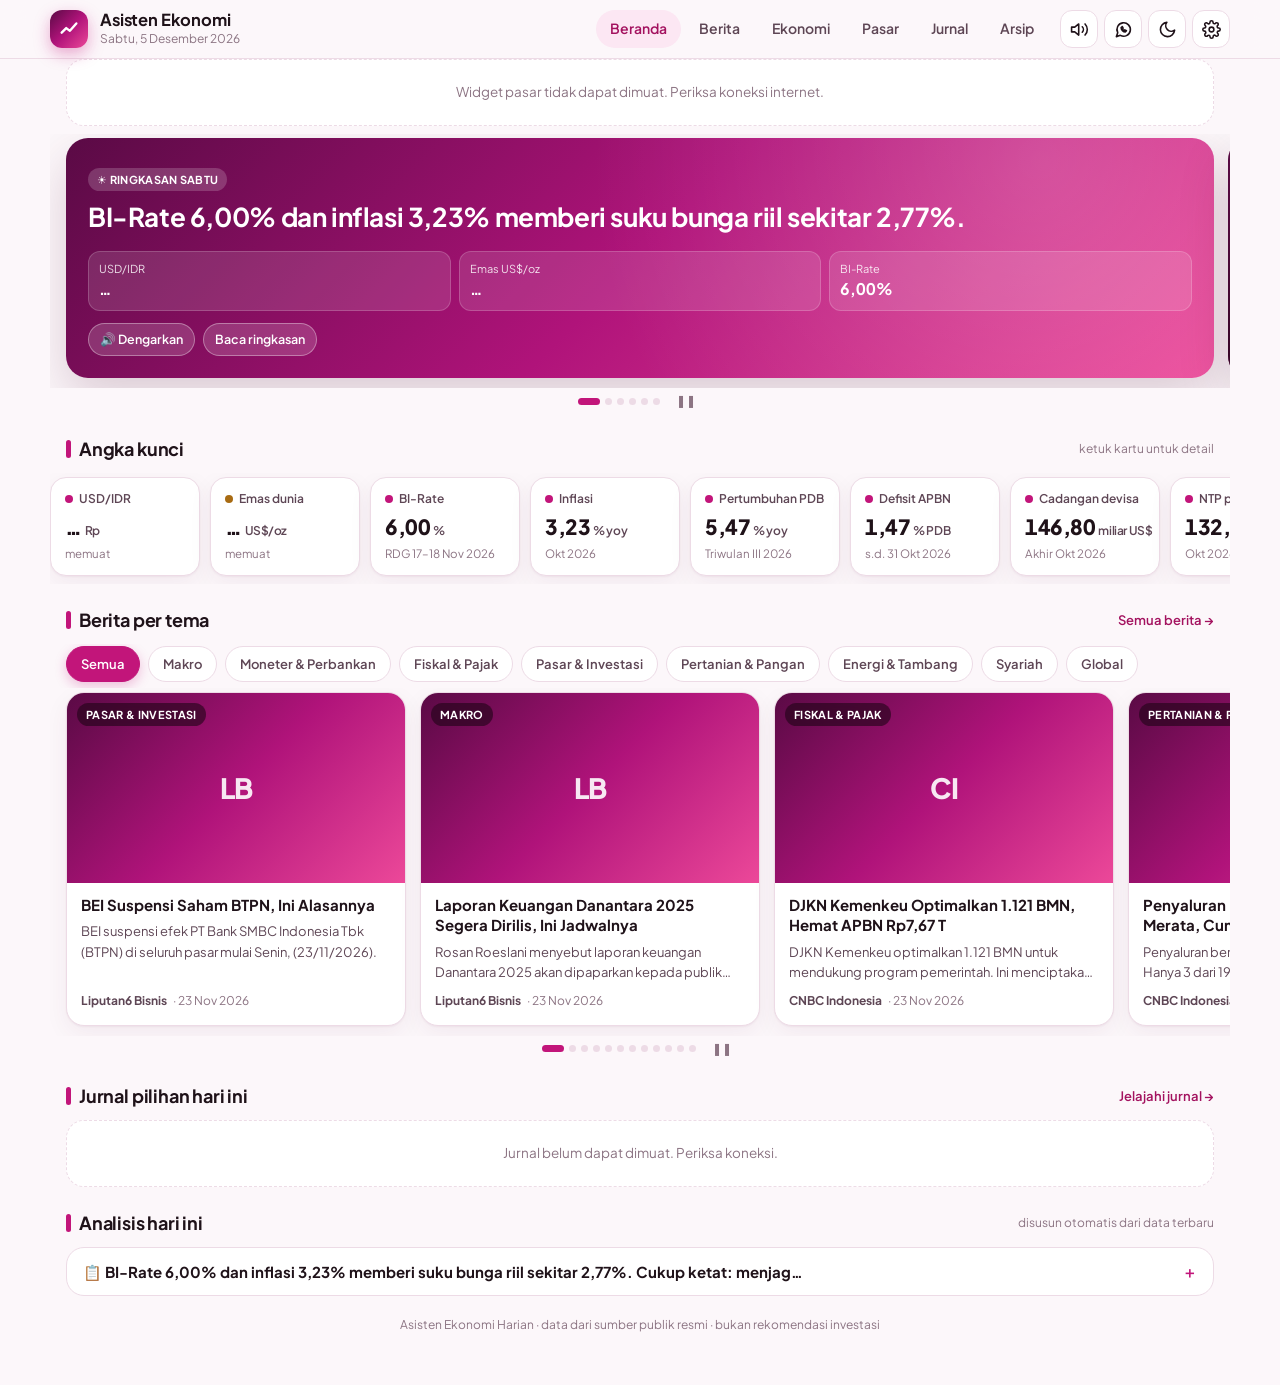
==== commit 84feb10f: "Tema magenta; perubahan naik hijau, turun merah Co-Authored-By: Claude Opus 5.5 <noreply@anthropic.c" ====
--- a/index.html
+++ b/index.html
@@ -5,42 +5,42 @@
 <meta name="viewport" content="width=device-width, initial-scale=1, viewport-fit=cover">
 <title>Asisten Ekonomi Harian</title>
 <meta name="description" content="Asisten ekonomi pribadi: berita, jurnal, data ekonomi Indonesia, pasar dan emas, diperbarui otomatis.">
-<meta name="theme-color" content="#b30d29">
+<meta name="theme-color" content="#b0137a">
 <meta name="apple-mobile-web-app-capable" content="yes">
-<link rel="icon" href="data:image/svg+xml,%3Csvg xmlns='http://www.w3.org/2000/svg' viewBox='0 0 64 64'%3E%3Cdefs%3E%3ClinearGradient id='g' x1='0' y1='0' x2='1' y2='1'%3E%3Cstop offset='0' stop-color='%236e0a18'/%3E%3Cstop offset='1' stop-color='%23e8483a'/%3E%3C/linearGradient%3E%3C/defs%3E%3Crect width='64' height='64' rx='16' fill='url(%23g)'/%3E%3Cpath d='M14 44l12-12 9 8 15-18' stroke='%23fff' stroke-width='6' fill='none' stroke-linecap='round' stroke-linejoin='round'/%3E%3C/svg%3E">
+<link rel="icon" href="data:image/svg+xml,%3Csvg xmlns='http://www.w3.org/2000/svg' viewBox='0 0 64 64'%3E%3Cdefs%3E%3ClinearGradient id='g' x1='0' y1='0' x2='1' y2='1'%3E%3Cstop offset='0' stop-color='%235a0a45'/%3E%3Cstop offset='1' stop-color='%23ec4899'/%3E%3C/linearGradient%3E%3C/defs%3E%3Crect width='64' height='64' rx='16' fill='url(%23g)'/%3E%3Cpath d='M14 44l12-12 9 8 15-18' stroke='%23fff' stroke-width='6' fill='none' stroke-linecap='round' stroke-linejoin='round'/%3E%3C/svg%3E">
 <link rel="preconnect" href="https://fonts.googleapis.com">
 <link rel="preconnect" href="https://fonts.gstatic.com" crossorigin>
 <link href="https://fonts.googleapis.com/css2?family=Plus+Jakarta+Sans:wght@400;500;600;700;800&display=swap" rel="stylesheet">
 <style>/* ============ TOKEN WARNA: tema merah ============ */
 :root{
   color-scheme: light;
-  --bg:#fbf7f6; --surface:#ffffff; --surface-2:#f8f0ee; --surface-3:#f2e5e2; --line:#ecdcd8;
-  --text:#1f1514; --text-2:#5e4a47; --muted:#8d7773;
-  --brand:#c8102e; --brand-2:#8b0d1f; --brand-soft:#fde8ea; --brand-ink:#a50e25; --on-brand:#ffffff;
-  --gold:#a86b12; --good:#15803d; --bad:#d92d20; --chart:#c8102e;
-  --hero:linear-gradient(135deg,#6e0a18 0%,#b30d29 50%,#e8483a 100%);
-  --shadow:0 1px 2px rgba(80,10,20,.05),0 8px 24px rgba(80,10,20,.06);
-  --shadow-lg:0 20px 50px rgba(60,5,15,.18);
+  --bg:#fcf7fa; --surface:#ffffff; --surface-2:#f9eff5; --surface-3:#f3e3ed; --line:#eddbe6;
+  --text:#1f1219; --text-2:#5e4655; --muted:#8c7483;
+  --brand:#c2157a; --brand-2:#8e0f5a; --brand-soft:#fce7f3; --brand-ink:#a3125f; --on-brand:#ffffff;
+  --gold:#a86b12; --good:#16a34a; --bad:#dc2626; --chart:#c2157a;
+  --hero:linear-gradient(135deg,#5a0a45 0%,#b0137a 50%,#ec4899 100%);
+  --shadow:0 1px 2px rgba(90,10,60,.05),0 8px 24px rgba(90,10,60,.06);
+  --shadow-lg:0 20px 50px rgba(70,5,45,.18);
   --r:18px; --r-sm:12px;
 }
 @media (prefers-color-scheme: dark){
   :root:where(:not([data-theme="light"])){
     color-scheme: dark;
-    --bg:#110b0b; --surface:#1a1212; --surface-2:#231818; --surface-3:#2d1f1f; --line:#3a2827;
-    --text:#f7eeec; --text-2:#d6c4c0; --muted:#a48f8b;
-    --brand:#dc2626; --brand-2:#991b1b; --brand-soft:#3a1518; --brand-ink:#fca5a5; --on-brand:#ffffff;
-    --gold:#f2c14e; --good:#4ade80; --bad:#f87171; --chart:#f87171;
-    --hero:linear-gradient(135deg,#2e0609 0%,#7f1020 55%,#c8102e 100%);
+    --bg:#110a0f; --surface:#1a1118; --surface-2:#231720; --surface-3:#2d1e29; --line:#3b2735;
+    --text:#f8edf4; --text-2:#d8c2d0; --muted:#a58d9c;
+    --brand:#db2777; --brand-2:#9d174d; --brand-soft:#3a1430; --brand-ink:#f9a8d4; --on-brand:#ffffff;
+    --gold:#f2c14e; --good:#4ade80; --bad:#f87171; --chart:#f472b6;
+    --hero:linear-gradient(135deg,#2a0620 0%,#74105a 55%,#c2157a 100%);
     --shadow:none; --shadow-lg:0 20px 50px rgba(0,0,0,.5);
   }
 }
 :root[data-theme="dark"]{
   color-scheme: dark;
-  --bg:#110b0b; --surface:#1a1212; --surface-2:#231818; --surface-3:#2d1f1f; --line:#3a2827;
-  --text:#f7eeec; --text-2:#d6c4c0; --muted:#a48f8b;
-  --brand:#dc2626; --brand-2:#991b1b; --brand-soft:#3a1518; --brand-ink:#fca5a5; --on-brand:#ffffff;
-  --gold:#f2c14e; --good:#4ade80; --bad:#f87171; --chart:#f87171;
-  --hero:linear-gradient(135deg,#2e0609 0%,#7f1020 55%,#c8102e 100%);
+  --bg:#110a0f; --surface:#1a1118; --surface-2:#231720; --surface-3:#2d1e29; --line:#3b2735;
+  --text:#f8edf4; --text-2:#d8c2d0; --muted:#a58d9c;
+  --brand:#db2777; --brand-2:#9d174d; --brand-soft:#3a1430; --brand-ink:#f9a8d4; --on-brand:#ffffff;
+  --gold:#f2c14e; --good:#4ade80; --bad:#f87171; --chart:#f472b6;
+  --hero:linear-gradient(135deg,#2a0620 0%,#74105a 55%,#c2157a 100%);
   --shadow:none; --shadow-lg:0 20px 50px rgba(0,0,0,.5);
 }
 
@@ -61,7 +61,7 @@
 /* ============ HEADER ============ */
 header.app{position:sticky;top:0;z-index:40;background:color-mix(in srgb,var(--bg) 88%,transparent);backdrop-filter:saturate(1.4) blur(12px);-webkit-backdrop-filter:saturate(1.4) blur(12px);border-bottom:1px solid var(--line)}
 .bar{display:flex;align-items:center;gap:12px;padding:10px 0}
-.logo{width:38px;height:38px;border-radius:12px;background:var(--hero);display:grid;place-items:center;flex:none;box-shadow:0 6px 16px rgba(200,16,46,.35)}
+.logo{width:38px;height:38px;border-radius:12px;background:var(--hero);display:grid;place-items:center;flex:none;box-shadow:0 6px 16px rgba(194,21,122,.35)}
 .brandtxt{min-width:0;flex:1}
 .brandtxt b{display:block;font-size:16.5px;letter-spacing:-.01em;line-height:1.2}
 .brandtxt span{font-size:12px;color:var(--muted);white-space:nowrap;overflow:hidden;text-overflow:ellipsis;display:block}
@@ -110,7 +110,7 @@
 .chips::-webkit-scrollbar{display:none}
 .chip{flex:none;border:1px solid var(--line);background:var(--surface);border-radius:999px;padding:7px 14px;font-size:13px;font-weight:600;cursor:pointer;color:var(--text-2);transition:all .15s}
 .chip:hover{border-color:var(--brand)}
-.chip[aria-pressed="true"]{background:var(--brand);border-color:var(--brand);color:var(--on-brand);box-shadow:0 4px 12px rgba(200,16,46,.25)}
+.chip[aria-pressed="true"]{background:var(--brand);border-color:var(--brand);color:var(--on-brand);box-shadow:0 4px 12px rgba(194,21,122,.25)}
 .chip .n{font-size:11px;opacity:.75;margin-left:4px}
 .seg{display:inline-flex;background:var(--surface-2);border:1px solid var(--line);border-radius:999px;padding:3px;gap:2px;max-width:100%;overflow-x:auto;scrollbar-width:none}
 .seg::-webkit-scrollbar{display:none}
@@ -144,7 +144,7 @@
 /* ============ HERO ============ */
 .hslide{position:relative;border-radius:22px;overflow:hidden;min-height:240px;background:var(--hero);color:#fff;padding:22px;display:flex;flex-direction:column;justify-content:flex-end;box-shadow:var(--shadow-lg);cursor:pointer}
 .hslide .bgimg{position:absolute;inset:0;width:100%;height:100%;object-fit:cover;opacity:.55}
-.hslide::after{content:"";position:absolute;inset:0;background:linear-gradient(180deg,rgba(60,4,12,.05) 0%,rgba(40,3,8,.88) 100%);z-index:0}
+.hslide::after{content:"";position:absolute;inset:0;background:linear-gradient(180deg,rgba(60,4,40,.05) 0%,rgba(40,3,28,.88) 100%);z-index:0}
 .hslide.plain::after{background:radial-gradient(circle at 85% 10%,rgba(255,255,255,.18),transparent 45%)}
 .hslide>*:not(.bgimg){position:relative;z-index:1}
 .hslide h3{font-size:clamp(18px,3.4vw,26px);line-height:1.25;margin:10px 0 6px;letter-spacing:-.015em;display:-webkit-box;-webkit-line-clamp:3;-webkit-box-orient:vertical;overflow:hidden}
@@ -175,7 +175,7 @@
 .ncard .img{aspect-ratio:16/9;background:var(--hero);position:relative;overflow:hidden;flex:none}
 .ncard .img img{position:absolute;inset:0;width:100%;height:100%;object-fit:cover;display:block}
 .ncard .img .ph{position:absolute;inset:0;display:grid;place-items:center;color:rgba(255,255,255,.9);font-weight:800;font-size:28px;letter-spacing:-.02em}
-.ncard .img .pill{position:absolute;left:10px;top:10px;background:rgba(20,4,6,.6);color:#fff;backdrop-filter:blur(6px)}
+.ncard .img .pill{position:absolute;left:10px;top:10px;background:rgba(30,4,22,.6);color:#fff;backdrop-filter:blur(6px)}
 .ncard .body{padding:12px 14px 14px;display:flex;flex-direction:column;gap:6px;flex:1}
 .ncard h3{font-size:15px;line-height:1.35;margin:0;display:-webkit-box;-webkit-line-clamp:3;-webkit-box-orient:vertical;overflow:hidden}
 .ncard p{font-size:13px;color:var(--text-2);margin:0;display:-webkit-box;-webkit-line-clamp:2;-webkit-box-orient:vertical;overflow:hidden}
@@ -230,7 +230,7 @@
 
 /* ============ READER ============ */
 dialog.reader{border:0;padding:0;margin:auto;width:min(780px,100%);max-height:min(92vh,100%);height:auto;border-radius:24px;background:var(--surface);color:var(--text);box-shadow:var(--shadow-lg);overflow:hidden}
-dialog.reader::backdrop{background:rgba(25,4,8,.55);backdrop-filter:blur(4px)}
+dialog.reader::backdrop{background:rgba(25,4,18,.55);backdrop-filter:blur(4px)}
 @media (max-width:640px){dialog.reader{width:100%;max-width:100%;height:100%;max-height:100%;border-radius:0}}
 .rd{display:flex;flex-direction:column;height:100%;max-height:inherit}
 .rd-head{display:flex;align-items:center;gap:8px;padding:10px 12px;border-bottom:1px solid var(--line);background:var(--surface);flex:none}
@@ -988,7 +988,7 @@
 }
 function renderKPIs() {
   const k = [];
-  k.push(kpiHTML("USD/IDR", FX.usd ? nf(FX.usd, 0) : "…", "Rp", FX.usd ? chg(pct(FX.usd, FX.prev), true) + " hari ini" : "memuat", "pasar"));
+  k.push(kpiHTML("USD/IDR", FX.usd ? nf(FX.usd, 0) : "…", "Rp", FX.usd ? chg(pct(FX.usd, FX.prev)) + " hari ini" : "memuat", "pasar"));
   k.push(kpiHTML("Emas dunia", GOLD.usd ? nf(GOLD.usd, 0) : "…", "US$/oz", GOLD.idrGram ? "≈ Rp" + nf(GOLD.idrGram, 0) + "/g" : "memuat", "pasar", "var(--gold)"));
   [["bi_rate","BI-Rate"],["inflasi","Inflasi"],["pdb","Pertumbuhan PDB"],["defisit","Defisit APBN"],["cadev","Cadangan devisa"],["ntp","NTP petani"]].forEach(([id, lb]) => { const i = findInd(id); if (i) k.push(kpiHTML(lb, nf(i.nilai, 2), i.satuan, esc(i.periode), "ekonomi")); });
   $("#kpis").innerHTML = k.join("");
@@ -1410,7 +1410,7 @@
     const p = pct(FX.usd, FX.prev), gp = GOLD.prev ? pct(GOLD.usd, GOLD.prev) : null;
     P.innerHTML = `<div class="grid g2">
       <div class="ccard"><div style="display:flex;justify-content:space-between;align-items:baseline;gap:8px"><h3>Rupiah terhadap US$ · 45 hari</h3><span class="last">${FX.date || ""}</span></div>
-        <div style="font-size:26px;font-weight:800;margin-top:4px">Rp${nf(FX.usd, 0)} <span style="font-size:13px">${chg(p, true)}</span></div>
+        <div style="font-size:26px;font-weight:800;margin-top:4px">Rp${nf(FX.usd, 0)} <span style="font-size:13px">${chg(p)}</span></div>
         <div class="small t2">${p > 0 ? "Rupiah melemah" : p < 0 ? "Rupiah menguat" : "Stabil"} dibanding hari kerja sebelumnya (kurs referensi ECB)</div><div class="chart" id="idr-chart"></div></div>
       <div class="ccard"><h3>Emas</h3>
         <div style="display:flex;gap:18px;flex-wrap:wrap;margin:6px 0"><div><div class="small t2">Dunia (XAU/USD)</div><div style="font-size:24px;font-weight:800">US$${nf(GOLD.usd)}</div><div class="small">${gp != null ? chg(gp) + " sejak " + fmtDate(GOLD.prevDate, {day:"numeric", month:"short"}) : "perubahan tampil mulai besok"}</div></div>
@@ -1419,8 +1419,8 @@
     if (FX.series.length) lineChart($("#idr-chart"), FX.series, {d: 0, height: 160});
     loadTV("tv-gold");
   } else if (mktTab === "kurs") {
-    P.innerHTML = `<div class="card"><table class="tbl"><thead><tr><th>Mata uang</th><th class="r">Rupiah</th><th class="r">Perubahan</th></tr></thead><tbody>${Object.keys(CUR).filter(k => FX.rates[k]).map(k => { const m = k === "JPY" ? 100 : 1, v = m / FX.rates[k], pv = FX.prevRates[k] ? m / FX.prevRates[k] : null; return `<tr><td>${CUR[k]} <span class="muted small">${k}</span></td><td class="r">${nf(v)}</td><td class="r">${chg(pct(v, pv), true)}</td></tr>`; }).join("")}</tbody></table>
-      <p class="small muted" style="margin:8px 0 0">Merah = Rupiah melemah. Kurs referensi ECB per ${FX.date || "–"}; kurs JISDOR resmi: <a href="https://www.bi.go.id/id/statistik/informasi-kurs/jisdor/default.aspx" target="_blank" rel="noopener">bi.go.id</a>.</p></div>`;
+    P.innerHTML = `<div class="card"><table class="tbl"><thead><tr><th>Mata uang</th><th class="r">Rupiah</th><th class="r">Perubahan</th></tr></thead><tbody>${Object.keys(CUR).filter(k => FX.rates[k]).map(k => { const m = k === "JPY" ? 100 : 1, v = m / FX.rates[k], pv = FX.prevRates[k] ? m / FX.prevRates[k] : null; return `<tr><td>${CUR[k]} <span class="muted small">${k}</span></td><td class="r">${nf(v)}</td><td class="r">${chg(pct(v, pv))}</td></tr>`; }).join("")}</tbody></table>
+      <p class="small muted" style="margin:8px 0 0">Hijau = naik, merah = turun (kurs naik berarti Rupiah melemah). Kurs referensi ECB per ${FX.date || "–"}; kurs JISDOR resmi: <a href="https://www.bi.go.id/id/statistik/informasi-kurs/jisdor/default.aspx" target="_blank" rel="noopener">bi.go.id</a>.</p></div>`;
   } else {
     const id = {overview: "tv-overview", ihsg: "tv-ihsg", ta: "tv-ta"}[mktTab];
     P.innerHTML = `<div class="card"><div class="tv" id="${id}" style="${mktTab === "ihsg" ? "height:460px" : ""}"></div></div>`; loadTV(id);
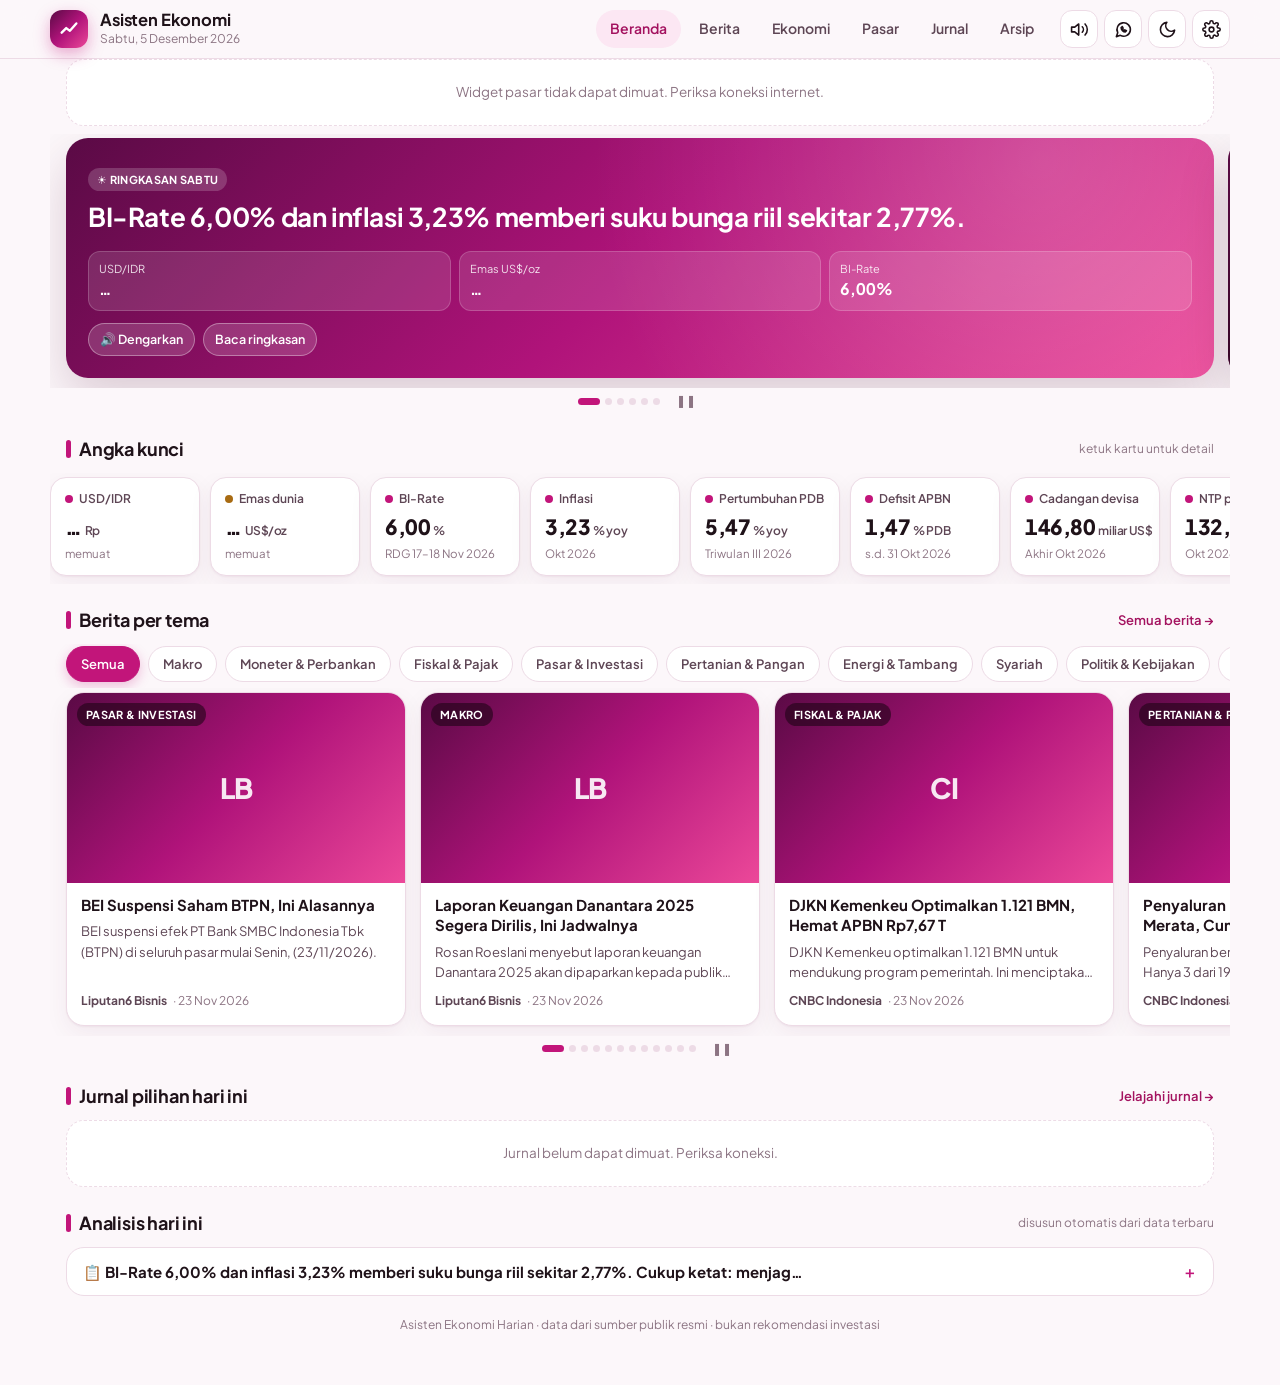
==== commit cc0161ea: "Tambah tema Ekonomi Politik & Kebijakan: berita, tab data, jurnal Co-Authored-By: Claude Opus 5.5 <n" ====
--- a/index.html
+++ b/index.html
@@ -727,7 +727,7 @@
   if (!slides.length) { root.innerHTML = `<div class="state">${opt.empty || "Belum ada data."}</div>`; return; }
   root.innerHTML = `<div class="car-track">${slides.join("")}</div>
     <button class="car-btn prev" aria-label="Sebelumnya">‹</button><button class="car-btn next" aria-label="Berikutnya">›</button>
-    <div class="car-foot"><div class="car-dots">${slides.map((_, i) => `<button aria-label="Slide ${i + 1}"></button>`).join("")}</div>${slides.length > 1 ? '<button class="car-play" title="Jeda/putar otomatis">❚❚</button>' : ""}</div>`;
+    <div class="car-foot"><div class="car-dots">${slides.map((_, i) => `<button aria-label="Slide ${i + 1}"></button>`).join("")}</div>${slides.length > 1 && Number(root.dataset.auto) ? '<button class="car-play" title="Jeda/putar otomatis">❚❚</button>' : ""}</div>`;
   const track = $(".car-track", root), dots = $$(".car-dots button", root), play = $(".car-play", root);
   const step = () => { const c = track.children; return c.length > 1 ? c[1].offsetLeft - c[0].offsetLeft : track.clientWidth; };
   const idx = () => Math.round(track.scrollLeft / Math.max(1, step()));
@@ -1000,7 +1000,7 @@
 /* =========================================================
    BERITA
    ========================================================= */
-const NTEMA = {semua:"Semua", makro:"Makro", moneter:"Moneter & Perbankan", fiskal:"Fiskal & Pajak", pasar:"Pasar & Investasi", pertanian:"Pertanian & Pangan", energi:"Energi & Tambang", syariah:"Syariah", global:"Global"};
+const NTEMA = {semua:"Semua", makro:"Makro", moneter:"Moneter & Perbankan", fiskal:"Fiskal & Pajak", pasar:"Pasar & Investasi", pertanian:"Pertanian & Pangan", energi:"Energi & Tambang", syariah:"Syariah", politik:"Politik & Kebijakan", global:"Global"};
 const KW = {
   moneter:["bank indonesia","bi rate","bi-rate","suku bunga","rupiah","kurs","inflasi","moneter","kredit","perbankan","ojk","dolar","cadangan devisa"],
   fiskal:["apbn","pajak","kemenkeu","menkeu","defisit","utang","sbn","subsidi","anggaran"],
@@ -1008,6 +1008,7 @@
   pertanian:["petani","pertanian","pangan","beras","padi","jagung","pupuk","bulog","sawit","cpo","kopi","perikanan","nelayan","ikan","hutan","kehutanan","peternak","cabai","gula"],
   energi:["minyak","bbm","batu bara","listrik","pln","pertamina","nikel","tambang","energi","hilirisasi"],
   syariah:["syariah","halal","zakat","wakaf","sukuk"],
+  politik:["dpr","presiden","kabinet","kebijakan","regulasi","deregulasi","perpres","peraturan pemerintah","undang-undang","ruu","pemilu","pilkada","partai","danantara","bumn"],
   global:["global","amerika","china","tiongkok","tarif","imf","bank dunia"],
   makro:["ekonomi","pdb","bps","ekspor","impor","investasi","konsumsi","umkm","industri"]
 };
@@ -1094,7 +1095,8 @@
   {id:"pembangunan", nama:"Ekonomi Pembangunan", hari:0, q:"poverty", qid:"kemiskinan"},
   {id:"moneter", nama:"Moneter & Perbankan", hari:-1, q:"monetary policy", qid:"moneter"},
   {id:"investasi", nama:"Pasar Modal & Investasi", hari:-1, q:"stock market", qid:"saham"},
-  {id:"transmigrasi", nama:"Regional & Transmigrasi", hari:-1, q:"migration rural", qid:"transmigrasi"}
+  {id:"transmigrasi", nama:"Regional & Transmigrasi", hari:-1, q:"migration rural", qid:"transmigrasi"},
+  {id:"ekopol", nama:"Ekonomi Politik & Kebijakan", hari:-1, q:"political economy", qid:"kebijakan publik"}
 ];
 const SELECT = "id,doi,title,publication_year,publication_date,cited_by_count,counts_by_year,primary_location,best_oa_location,authorships,abstract_inverted_index,open_access,language,primary_topic,keywords";
 function oaURL({q, origin, yf, yt, from, to, sort, per = 25, page = 1, field = true}) {
@@ -1336,6 +1338,9 @@
   pertanian: {nama:"Pertanian & Mikro", ind:["ntp","ntn","inflasi_pangan"], berita:"pertanian",
     wb:[["NV.AGR.TOTL.ZS","Pertanian, kehutanan & perikanan (% PDB)","%"],["SL.AGR.EMPL.ZS","Tenaga kerja pertanian (%)","%"],["AG.LND.FRST.ZS","Luas hutan (% daratan)","%"],["AG.PRD.FOOD.XD","Indeks produksi pangan",""]],
     ref:[["Kementan – Satu Data","https://satudata.pertanian.go.id/"],["Bapanas – Panel Harga","https://panelharga.badanpangan.go.id/"],["PIHPS – Harga Pangan","https://www.bi.go.id/hargapangan"],["KKP","https://kkp.go.id/"],["KLHK/Kemenhut","https://www.menlhk.go.id/"],["BPS – NTP","https://www.bps.go.id/id/pressrelease"]]},
+  politik: {nama:"Politik & Kebijakan", ind:[], berita:"politik",
+    wb:[["GE.EST","Efektivitas pemerintah (WGI)","",3],["RQ.EST","Kualitas regulasi (WGI)","",3],["CC.EST","Pengendalian korupsi (WGI)","",3],["PV.EST","Stabilitas politik (WGI)","",3],["IC.BUS.EASE.XQ","Kemudahan berusaha (skor)","",2]],
+    ref:[["JDIH – Database Peraturan","https://peraturan.go.id/"],["JDIH BPK","https://peraturan.bpk.go.id/"],["Sekretariat Kabinet","https://setkab.go.id/"],["DPR RI","https://www.dpr.go.id/"],["Kemenko Perekonomian","https://www.ekon.go.id/"],["JDIH Kemenkeu (PMK)","https://jdih.kemenkeu.go.id/"],["Peraturan BI","https://www.bi.go.id/id/publikasi/peraturan/default.aspx"],["KPPU","https://kppu.go.id/"],["Bappenas","https://www.bappenas.go.id/"]]},
   kalender: {nama:"Kalender Rilis"}
 };
 let ecoTema = "makro", editMode = false;
@@ -1352,9 +1357,10 @@
 }
 function renderEcoPanel() {
   const t = ETEMA[ecoTema], P = $("#eco-panel");
-  $("#btnEdit").classList.toggle("hide", ecoTema === "kalender");
+  $("#btnEdit").classList.toggle("hide", ecoTema === "kalender" || ecoTema === "politik");
   if (ecoTema === "kalender") { P.innerHTML = `<div class="card"><div class="tv" id="tv-cal"></div></div>`; loadTV("tv-cal"); return; }
   const inds = t.ind.map(findInd).filter(Boolean);
+  if (ecoTema === "politik") { renderPolitik(P, t); return; }
   P.innerHTML = `
     <div class="igrid">${inds.map(i => `<div class="icard"><div class="nm">${esc(i.nama)}</div>
       ${editMode ? `<input type="number" step="any" data-id="${i.id}" data-f="nilai" value="${i.nilai}"><input data-id="${i.id}" data-f="periode" value="${esc(i.periode)}"><input data-id="${i.id}" data-f="keterangan" value="${esc(i.keterangan)}">`
@@ -1372,13 +1378,40 @@
   carousel($("#eco-charts"), t.wb.map(([c, n]) => `<div class="ccard"><div style="display:flex;justify-content:space-between;gap:8px;align-items:baseline"><h3>${esc(n)}</h3><span class="last" id="wl-${c.replace(/\./g, "_")}"></span></div><div class="chart" id="wc-${c.replace(/\./g, "_")}"><div class="skel" style="min-height:140px"></div></div></div>`));
   t.wb.forEach(([c, , u]) => loadWB(c, u));
 }
+const ISU = ["APBN","pajak","subsidi","tarif","investasi","BUMN","Danantara","DPR","Perpres","regulasi","deregulasi","upah","pangan","energi","hilirisasi","utang","RUU","pemilu","pilkada","IKN","transmigrasi","koperasi","makan bergizi"];
+let isuSel = null;
+function renderPolitik(P, t) {
+  const list = byTema("politik"), lc = n => (n.judul + " " + (n.ringkasan || "")).toLowerCase();
+  const counts = ISU.map(k => [k, list.filter(n => lc(n).includes(k.toLowerCase())).length]).filter(x => x[1] > 0).sort((a, b) => b[1] - a[1]).slice(0, 10);
+  const shown = isuSel ? list.filter(n => lc(n).includes(isuSel.toLowerCase())) : list;
+  P.innerHTML = `
+    <div class="card" style="background:var(--hero);color:#fff;border:0">
+      <span class="pill w">🏛️ Ekonomi politik & kebijakan</span>
+      <h3 style="margin:10px 0 4px;font-size:20px">${list.length} berita kebijakan dalam ${NEWSMETA && NEWSMETA.cadangan ? "feed cadangan" : "4 hari terakhir"}</h3>
+      <p style="margin:0;opacity:.9;font-size:14px">Berita politik yang ditampilkan hanya yang menyangkut ekonomi, anggaran, regulasi, atau kebijakan publik. Pilih isu untuk menyaring.</p>
+    </div>
+    <div class="sec"><h2>Isu kebijakan terhangat</h2><span class="note">frekuensi kemunculan di judul & ringkasan</span></div>
+    <div class="chips" id="isu-chips"><button class="chip" data-i="" aria-pressed="${!isuSel}">Semua<span class="n">${list.length}</span></button>${counts.map(([k, n]) => `<button class="chip" data-i="${esc(k)}" aria-pressed="${isuSel === k}">${esc(k)}<span class="n">${n}</span></button>`).join("")}</div>
+    <div class="car" id="eco-news" data-auto="6000"></div>
+    <div class="sec"><h2>Tata kelola & iklim kebijakan</h2><span class="note">World Bank WGI: skala −2,5 (lemah) s.d. +2,5 (kuat)</span></div>
+    <div class="car chart" id="eco-charts"></div>
+    <div class="sec"><h2>Regulasi & lembaga resmi</h2></div>
+    <div class="refs">${t.ref.map(([n, u]) => `<a href="${u}" target="_blank" rel="noopener">${esc(n)} ↗</a>`).join("")}</div>
+    <div class="sec"><h2>Jurnal ekonomi politik</h2><button class="link" id="go-ekopol">Jelajahi →</button></div>
+    <p class="disc" style="margin-top:0">Bagian ini menyajikan berita dan data apa adanya dari sumbernya, tanpa penilaian terhadap partai atau tokoh politik mana pun.</p>`;
+  $$("#isu-chips .chip").forEach(c => c.onclick = () => { isuSel = c.dataset.i || null; renderPolitik(P, t); });
+  $("#go-ekopol").onclick = () => { J.field = "ekopol"; const again = opened.has("jurnal"); go("jurnal"); if (again) { renderJChips(); loadJurnal(true); } };
+  carousel($("#eco-news"), shown.slice(0, 12).map(newsCard), {empty: "Belum ada berita kebijakan untuk isu ini."});
+  carousel($("#eco-charts"), t.wb.map(([c, n]) => `<div class="ccard"><div style="display:flex;justify-content:space-between;gap:8px;align-items:baseline"><h3>${esc(n)}</h3><span class="last" id="wl-${c.replace(/\./g, "_")}"></span></div><div class="chart" id="wc-${c.replace(/\./g, "_")}"><div class="skel" style="min-height:140px"></div></div></div>`));
+  t.wb.forEach(([c, , u, src]) => loadWB(c, u, src));
+}
 const WBC = {};
-async function loadWB(code, unit) {
+async function loadWB(code, unit, source) {
   const k = code.replace(/\./g, "_");
   try {
-    if (!WBC[code]) { const d = await getJSON(`https://api.worldbank.org/v2/country/IDN/indicator/${code}?format=json&per_page=60&date=${YEAR - 21}:${YEAR}`); WBC[code] = (d[1] || []).filter(r => r.value != null).map(r => ({x: r.date, y: r.value})).sort((a, b) => a.x - b.x); }
+    if (!WBC[code]) { const d = await getJSON(`https://api.worldbank.org/v2/country/IDN/indicator/${code}?format=json&per_page=60&date=${YEAR - 21}:${YEAR}${source ? "&source=" + source : ""}`); WBC[code] = (d[1] || []).filter(r => r.value != null).map(r => ({x: r.date, y: r.value})).sort((a, b) => a.x - b.x); }
     const pts = WBC[code], el = document.getElementById("wc-" + k); if (!el) return;
-    const dec = Math.abs(pts.at(-1)?.y || 0) > 1000 ? 0 : 1;
+    const dec = Math.abs(pts.at(-1)?.y || 0) > 1000 ? 0 : Math.abs(pts.at(-1)?.y || 0) < 3 ? 2 : 1;
     lineChart(el, pts, {unit, d: dec});
     if (pts.length) document.getElementById("wl-" + k).textContent = nf(pts.at(-1).y, dec) + unit + " (" + pts.at(-1).x + ")";
   } catch (e) { const el = document.getElementById("wc-" + k); if (el) el.innerHTML = '<div class="state">Data belum dapat dimuat</div>'; }
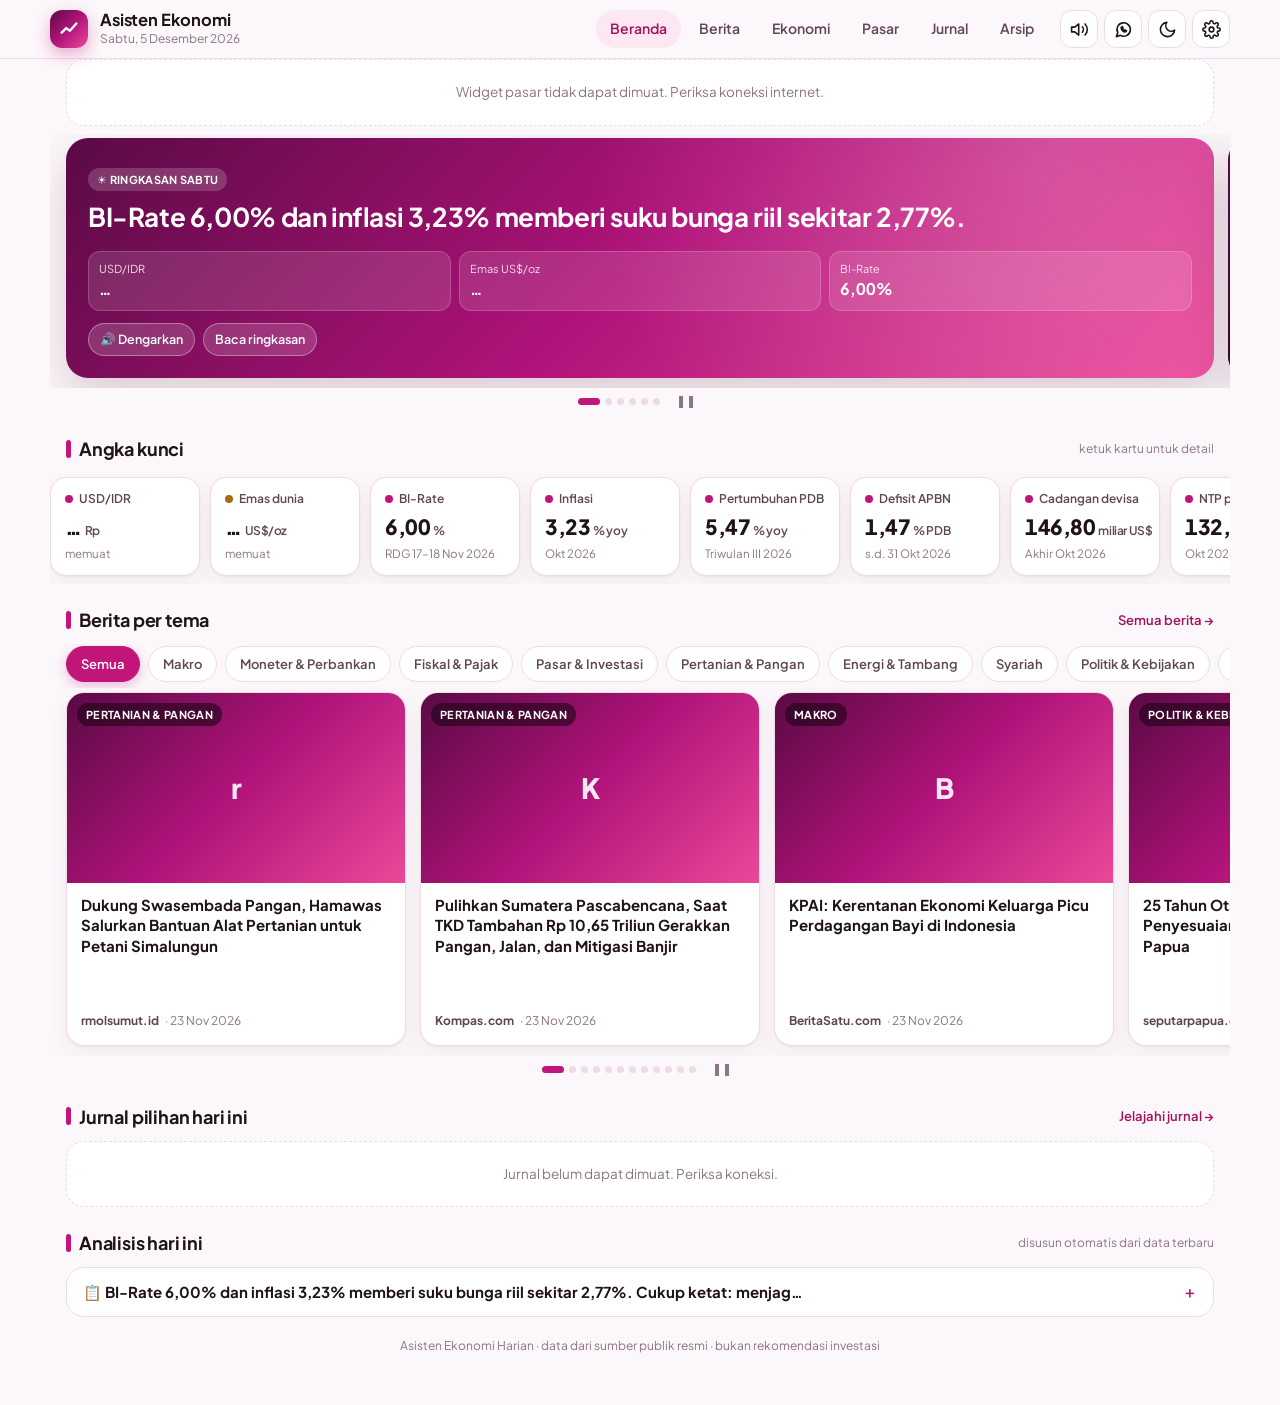
==== commit c9204fd1: "Kolom Informasi, Argumentasi, Interpretasi untuk setiap jurnal Co-Authored-By: Claude Opus 5.5 <nore" ====
--- a/index.html
+++ b/index.html
@@ -287,6 +287,24 @@
 
 .igrid{display:grid;gap:12px;grid-template-columns:repeat(auto-fit,minmax(min(100%,260px),1fr))}
 @media (max-width:700px){.igrid{grid-auto-flow:column;grid-template-columns:none;grid-auto-columns:84%;overflow-x:auto;scroll-snap-type:x mandatory;margin:0 -16px;padding:2px 16px 8px;scrollbar-width:none}.igrid::-webkit-scrollbar{display:none}.igrid>*{scroll-snap-align:start;scroll-margin-left:16px}}
+
+/* Informasi · Argumentasi · Interpretasi */
+.iai{display:grid;gap:6px;margin:2px 0}
+.iai div{font-size:12.8px;line-height:1.45;color:var(--text-2);display:-webkit-box;-webkit-line-clamp:3;-webkit-box-orient:vertical;overflow:hidden}
+.iai b{display:inline-block;font-size:10.5px;letter-spacing:.04em;text-transform:uppercase;padding:1px 7px;border-radius:6px;margin-right:6px;vertical-align:1px}
+.l-info{background:color-mix(in srgb,#2563eb 14%,transparent);color:#2563eb}
+.l-arg{background:var(--brand-soft);color:var(--brand-ink)}
+.l-int{background:color-mix(in srgb,var(--gold) 18%,transparent);color:var(--gold)}
+:root[data-theme="dark"] .l-info{color:#93c5fd}
+@media (prefers-color-scheme: dark){:root:where(:not([data-theme="light"])) .l-info{color:#93c5fd}}
+.iai3{display:grid;gap:10px;grid-template-columns:1fr}
+@media (min-width:720px){.iai3{grid-template-columns:repeat(3,1fr)}}
+.iai3 .col{background:var(--surface-2);border-radius:14px;padding:12px 14px;border-top:4px solid var(--brand)}
+.iai3 .c-info{border-top-color:#2563eb} .iai3 .c-int{border-top-color:var(--gold)}
+.iai3 .hd{font-weight:800;font-size:14.5px}
+.iai3 .sub{font-size:11.5px;color:var(--muted);margin-bottom:6px}
+.iai3 ul{margin:0;padding-left:18px;font-size:14px;line-height:1.6}
+.iai3 li{margin-bottom:6px}
 </style>
 </head>
 <body>
@@ -801,12 +819,14 @@
   speechSynthesis.cancel();
   showPlayer(item.judul, lang === "id" ? "Bahasa Indonesia" : "English", true);
   let parts = [item.judul, ...item.teks].filter(Boolean);
+  const extra = item.tambahan || [];
   if ((item.bahasa || "id") !== lang) {
     $("#pl-s").textContent = "menerjemahkan…";
     try { parts = await Promise.all(parts.map(p => translate(p, lang, item.bahasa))); } catch (e) { toast("Terjemahan gagal, dibacakan dalam bahasa asli"); lang = item.bahasa || "id"; }
     if (my !== TTS.token) return;
     $("#pl-s").textContent = lang === "id" ? "Bahasa Indonesia" : "English";
   }
+  parts = parts.concat(extra);
   const v = voiceFor(lang);
   if (!v) toast(lang === "id" ? "Suara Indonesia belum terpasang di perangkat; memakai suara bawaan" : "English voice not installed; using default voice");
   const sentences = parts.flatMap(p => chunks(p, 200));
@@ -1140,17 +1160,69 @@
     authorsAll: au.slice(0, 20), authors: au.slice(0, 3).join(", ") + (au.length > 3 ? ", dkk." : ""),
     countries: [...new Set((w.authorships || []).flatMap(a => a.countries || []))],
     lang: w.language || "en", abstract: abstractOf(w), rel: relevansi(w),
+    recent: (w.counts_by_year || []).filter(c => c.year >= YEAR - 1).reduce((a, c) => a + c.cited_by_count, 0),
     topik: [w.primary_topic?.display_name, w.primary_topic?.subfield?.display_name].filter(Boolean),
     kata: (w.keywords || []).map(k => k.display_name).slice(0, 6)
   };
 }
+/* ---------- Informasi · Argumentasi · Interpretasi (ekstraksi dari abstrak) ---------- */
+const CUE = {
+  tujuan: /\b(this (paper|study|article|research|work)|we (examine|investigate|analy[sz]e|explore|study|assess|estimate|evaluate|propose)|aims? to|purpose|objective|seeks? to|penelitian ini|studi ini|artikel ini|kajian ini|bertujuan|tujuan)/i,
+  metode: /\b(using|we use|employ|panel data|dataset|survey|regression|econometric|model|sample|method|approach|estimat|ardl|vecm|var model|gmm|difference-in-difference|propensity|case study|qualitative|quantitative|interview|questionnaire|menggunakan|metode|sampel|regresi|pendekatan|wawancara|kuesioner|data (sekunder|primer|panel))/i,
+  temuan: /\b(we find|find that|found|show(s|ed)? that|results?|reveal|evidence|indicate|demonstrate|significant(ly)?|hasil|menunjukkan|ditemukan|berpengaruh|signifikan)/i,
+  implikasi: /\b(implication|suggest|recommend|policy|policies|conclude|conclusion|should|need to|important (for|to)|contribut|inform|implikasi|disarankan|saran|rekomendasi|kebijakan|kesimpulan|perlu|sebaiknya|berkontribusi)/i
+};
+const METODE = [["panel data","Data panel"],["difference-in-difference","Difference-in-Differences"],["propensity score","Propensity Score Matching"],["instrumental variable","Variabel instrumen"],["ardl","ARDL"],["vecm","VECM"],["var ","VAR"],["gmm","GMM"],["dsge","DSGE"],["cge","CGE"],["structural equation","SEM"],["sem-pls","SEM-PLS"],["pls-sem","SEM-PLS"],["ahp","AHP"],["scor","SCOR"],["stochastic frontier","Stochastic Frontier"],["data envelopment","DEA"],["meta-analysis","Meta-analisis"],["systematic literature review","Tinjauan literatur sistematis"],["bibliometric","Bibliometrik"],["randomized","Eksperimen acak (RCT)"],["experiment","Eksperimen"],["survey","Survei"],["questionnaire","Kuesioner"],["interview","Wawancara"],["case study","Studi kasus"],["qualitative","Kualitatif"],["regression","Regresi"],["time series","Runtun waktu"],["machine learning","Machine learning"],["input-output","Input-Output"],["regresi","Regresi"],["kuesioner","Kuesioner"],["wawancara","Wawancara"],["kualitatif","Kualitatif"],["kuantitatif","Kuantitatif"],["data panel","Data panel"],["studi kasus","Studi kasus"]];
+const WILAYAH = ["Indonesia","Indonesian","Java","Jawa","Sumatra","Sumatera","Kalimantan","Borneo","Sulawesi","Papua","Bali","Malaysia","Thailand","Vietnam","Philippines","China","India","Africa","Europe","United States","Latin America","ASEAN","OECD","developing countries","emerging"];
+function sentencesOf(t) { return (t || "").match(/[^.!?]+[.!?]+(?=\s|$)/g)?.map(x => x.trim()).filter(x => x.length > 25) || (t ? [t] : []); }
+function analisisJurnal(o) {
+  if (o._iai) return o._iai;
+  const S = sentencesOf(o.abstract), n = S.length, lang = srcLang(o);
+  const role = S.map((x, i) => {
+    const pos = n > 1 ? i / (n - 1) : 0;
+    if (CUE.implikasi.test(x) && (pos >= .5 || /implication|implikasi|suggest|disarankan|recommend|rekomendasi/i.test(x))) return "interp";
+    if (CUE.temuan.test(x) && i > 0) return "arg";
+    if (CUE.tujuan.test(x) || CUE.metode.test(x) || i === 0) return "info";
+    return pos > .7 ? "interp" : "arg";
+  });
+  let info = S.filter((_, i) => role[i] === "info"), arg = S.filter((_, i) => role[i] === "arg"), interp = S.filter((_, i) => role[i] === "interp");
+  if (!arg.length && n > 2) arg = [S[Math.floor(n / 2)]];
+  const low = (o.title + " " + o.abstract).toLowerCase();
+  const metode = [...new Set(METODE.filter(([k]) => low.includes(k)).map(m => m[1]))].slice(0, 5);
+  const wilayah = [...new Set(WILAYAH.filter(w => low.includes(w.toLowerCase())).map(w => w === "Indonesian" ? "Indonesia" : w))].slice(0, 4);
+  const age = YEAR - (o.year || YEAR);
+  const rec = o.recent ?? null;
+  const catatan = [];
+  if (o.kind === "jurnal") {
+    if (o.cites >= 500) catatan.push(`Dengan ${o.cites.toLocaleString("id-ID")} sitasi, artikel ini termasuk rujukan utama di bidangnya; argumennya sudah banyak diuji dan dikembangkan peneliti lain.`);
+    else if (o.cites >= 50) catatan.push(`Dengan ${o.cites.toLocaleString("id-ID")} sitasi, artikel ini cukup sering dirujuk dan argumennya sudah mendapat perhatian luas.`);
+    else if (age <= 1) catatan.push("Artikel ini masih baru, sehingga argumennya belum banyak diuji oleh penelitian lain; baca sebagai temuan awal.");
+    if (wilayah.includes("Indonesia") || (o.countries || []).includes("ID")) catatan.push("Kajian ini berkaitan langsung dengan Indonesia, sehingga temuannya dapat dipakai sebagai rujukan konteks lokal maupun kebijakan nasional.");
+    else if (wilayah.length) catatan.push(`Kajian ini berlatar ${wilayah.join(", ")}; penerapannya di Indonesia perlu menyesuaikan kondisi kelembagaan dan wilayah setempat.`);
+    else catatan.push("Abstrak tidak menyebut wilayah spesifik; temuannya bersifat umum dan perlu diuji pada konteks Indonesia.");
+  }
+  if (!interp.length) catatan.unshift("Abstrak tidak menuliskan implikasi secara eksplisit; makna temuannya disarikan dari argumen utama di atas.");
+  o._iai = {info, arg, interp, metode, wilayah, catatan, lang};
+  return o._iai;
+}
+const first = (a, f = "") => a && a.length ? a[0] : f;
+function iaiMini(o) {
+  if (!o.abstract) return `<p>Abstrak tidak tersedia di basis data terbuka.</p>`;
+  const A = analisisJurnal(o);
+  const info = first(A.info, first(sentencesOf(o.abstract)));
+  return `<div class="iai">
+    <div><b class="l-info">Informasi</b>${esc(info)}</div>
+    <div><b class="l-arg">Argumentasi</b>${esc(first(A.arg, "—"))}</div>
+    <div><b class="l-int">Interpretasi</b>${esc(first(A.interp, first(A.catatan, "—")))}</div></div>`;
+}
+
 const CACHE = new Map();
 function jCard(o) {
   CACHE.set(o.id, o); const saved = !!store.get("saved", {})[o.id];
   return `<article class="jcard" data-open="${esc(o.id)}">
     <div class="top"><span class="pill ${o.mode === "fondasi" ? "" : "gray"}">${o.mode === "fondasi" ? "Fondasi" : "Terbaru"}</span>${o.countries.includes("ID") ? '<span class="pill gold">Indonesia</span>' : ""}${o.lang === "id" ? '<span class="pill gray">Bahasa ID</span>' : ""}</div>
     <h3>${esc(o.title)}</h3><div class="meta">${esc(o.authors || "Penulis tidak tercatat")} · <i>${esc(o.source)}</i> · ${o.mode === "fondasi" ? o.year : fmtDate(o.date)}</div>
-    <p>${esc(ringkas(o.abstract, 2))}</p>
+    ${iaiMini(o)}
     <div class="foot"><span class="cite">★ ${o.cites.toLocaleString("id-ID")} sitasi</span><span style="display:flex;gap:6px"><button class="btn sm pri" data-open="${esc(o.id)}">Baca</button><button class="star" data-star="${esc(o.id)}" title="Simpan">${saved ? "★" : "☆"}</button></span></div>
   </article>`;
 }
@@ -1260,6 +1332,23 @@
   RD.item = o; RD.view = view || (SET.autoTr && srcLang(o) !== "id" ? "id" : "asli");
   renderReader(); const d = $("#reader"); if (!d.open) d.showModal();
   $(".rd-body", d).scrollTop = 0;
+}
+function trx(text, lang, tag = "span") { return `<${tag} class="trx" data-l="${lang}" data-o="${esc(text)}">${esc(text)}</${tag}>`; }
+function iaiFull(o) {
+  if (!o.abstract) return "";
+  const A = analisisJurnal(o), L = A.lang;
+  const li = arr => arr.map(x => `<li>${trx(x, L)}</li>`).join("");
+  return `<h4>Analisis jurnal</h4>
+    <div class="iai3">
+      <div class="col c-info"><div class="hd">ℹ️ Informasi</div><div class="sub">Konteks, tujuan, data & metode</div>
+        <ul>${li(A.info.length ? A.info : sentencesOf(o.abstract).slice(0, 1))}</ul>
+        <div class="tags" style="margin-top:6px">${A.metode.map(m => `<span>🔬 ${esc(m)}</span>`).join("")}${A.wilayah.map(w => `<span>📍 ${esc(w)}</span>`).join("")}<span>📅 ${o.year}</span><span>📚 ${esc(o.source)}</span></div></div>
+      <div class="col c-arg"><div class="hd">⚖️ Argumentasi</div><div class="sub">Klaim & temuan utama yang diajukan penulis</div>
+        <ul>${li(A.arg.length ? A.arg : ["Abstrak tidak memuat klaim temuan yang dapat dipisahkan secara otomatis."])}</ul></div>
+      <div class="col c-int"><div class="hd">💡 Interpretasi</div><div class="sub">Makna, implikasi & relevansi</div>
+        <ul>${li(A.interp)}${A.catatan.map(c => `<li>${trx(c, "id")}</li>`).join("")}</ul></div>
+    </div>
+    <p class="small muted" style="margin:6px 0 0">Kolom Informasi dan Argumentasi disusun otomatis dengan memilah kalimat abstrak menurut perannya. Catatan Interpretasi berbahasa Indonesia dihitung dari data sitasi dan wilayah kajian.</p>`;
 }
 async function renderReader() {
   const o = RD.item, src = srcLang(o), T = rdTexts(o), news = o.kind === "news";
@@ -1279,8 +1368,9 @@
         <button class="btn sm pri" data-rd="listen-id">🔊 Dengar ID</button><button class="btn sm" data-rd="listen-en">🔊 Listen EN</button>
         ${news ? "" : `<button class="btn sm" data-rd="cite">📋 Kutip APA</button><button class="btn sm" data-rd="read">${read ? "✓ Sudah dibaca" : "○ Tandai dibaca"}</button>`}
       </div>
-      <h4>${news ? "Ringkasan berita" : "Abstrak"}</h4>
-      <div class="rd-text" id="rd-text">${T.paras.map(p => `<p>${esc(p)}</p>`).join("")}</div>
+      ${news ? "" : iaiFull(o)}
+      <h4>${news ? "Ringkasan berita" : "Abstrak lengkap"}</h4>
+      <div class="rd-text" id="rd-text">${T.paras.map(p => trx(p, src, "p")).join("")}</div>
       ${news ? `<div class="rd-box">Artikel lengkap milik ${esc(o.sumber)} dan hanya dapat dibaca utuh di situsnya. <a href="${esc(o.link)}" target="_blank" rel="noopener">Baca selengkapnya ↗</a></div>` : `
         ${o.mode === "fondasi" ? `<h4>Mengapa masih relevan</h4><div class="rd-box">${esc(o.rel)}</div>` : ""}
         ${o.topik.length || o.kata.length ? `<h4>Topik & kata kunci</h4><div class="tags">${[...o.topik, ...o.kata].map(t => `<span>${esc(t)}</span>`).join("")}</div>` : ""}
@@ -1292,18 +1382,19 @@
   applyTranslation();
 }
 async function applyTranslation() {
-  const o = RD.item, src = srcLang(o), T = rdTexts(o), box = $("#rd-text");
+  const o = RD.item, src = srcLang(o), T = rdTexts(o), body = $(".rd-body");
   $$("#rd-view button").forEach(b => b.setAttribute("aria-pressed", b.dataset.v === RD.view));
-  const to = RD.view === "asli" ? null : RD.view;
-  if (!to || to === src) { box.innerHTML = T.paras.map(p => `<p>${esc(p)}</p>`).join(""); $("#rd-trt").textContent = ""; return; }
-  box.classList.add("loading"); $("#rd-trt").textContent = "Menerjemahkan…";
+  const to = RD.view === "asli" ? null : RD.view, els = $$(".trx", body);
+  if (!to) { els.forEach(el => el.textContent = el.dataset.o); $("#rd-trt").textContent = ""; return; }
+  body.classList.add("loading"); $("#rd-trt").textContent = to === src ? "" : "Menerjemahkan…";
   try {
-    const [tt, ...ps] = await Promise.all([translate(T.judul, to, src), ...T.paras.map(p => translate(p, to, src))]);
+    const tt = to === src ? "" : await translate(T.judul, to, src);
+    await Promise.all(els.map(async el => { el.textContent = el.dataset.l === to ? el.dataset.o : await translate(el.dataset.o, to, el.dataset.l); }));
     if (RD.item !== o) return;
-    $("#rd-trt").textContent = tt; box.innerHTML = ps.map(p => `<p>${esc(p)}</p>`).join("");
+    $("#rd-trt").textContent = tt;
   } catch (e) {
     $("#rd-trt").innerHTML = `Terjemahan gagal dimuat. <a href="https://translate.google.com/?sl=auto&tl=${to}&op=translate&text=${encodeURIComponent((T.judul + "\n\n" + T.paras.join("\n\n")).slice(0, 4500))}" target="_blank" rel="noopener">Buka di Google Translate</a>`;
-  } finally { box.classList.remove("loading"); }
+  } finally { body.classList.remove("loading"); }
 }
 $("#reader").addEventListener("click", e => {
   if (e.target === $("#reader")) { $("#reader").close(); return; }
@@ -1311,7 +1402,16 @@
   const a = b.dataset.rd;
   if (a === "close") $("#reader").close();
   if (a === "save") { toggleSave(o); b.textContent = isSaved(o) ? "★" : "☆"; }
-  if (a === "listen-id" || a === "listen-en") { const T = rdTexts(o); listen({judul: T.judul, teks: T.paras, bahasa: srcLang(o)}, a.slice(-2)); }
+  if (a === "listen-id" || a === "listen-en") {
+    const T = rdTexts(o), lang = a.slice(-2);
+    if (o.kind === "news" || !o.abstract) { listen({judul: T.judul, teks: T.paras, bahasa: srcLang(o)}, lang); return; }
+    const A = analisisJurnal(o);
+    const lab = lang === "id" ? ["Informasi.", "Argumentasi.", "Interpretasi."] : ["Information.", "Argument.", "Interpretation."];
+    (async () => {
+      const cat = lang === "id" ? A.catatan : await Promise.all(A.catatan.map(c => translate(c, "en", "id")));
+      listen({judul: T.judul, teks: [lab[0], ...A.info, lab[1], ...A.arg, lab[2], ...A.interp], bahasa: srcLang(o), tambahan: cat}, lang);
+    })();
+  }
   if (a === "cite") { const t = apa(o); (navigator.clipboard ? navigator.clipboard.writeText(t) : Promise.reject()).then(() => toast("Sitasi APA disalin"), () => { const r = document.createRange(); r.selectNode($("#rd-apa")); getSelection().removeAllRanges(); getSelection().addRange(r); toast("Sitasi dipilih, salin manual"); }); }
   if (a === "read") { const r = store.get("read", {}); if (r[o.id]) delete r[o.id]; else r[o.id] = {...o, at: new Date().toISOString()}; store.set("read", r); b.textContent = r[o.id] ? "✓ Sudah dibaca" : "○ Tandai dibaca"; }
   if (a === "pdf") {
@@ -1472,9 +1572,9 @@
     `<div class="state">${aTab === "news" ? "Belum ada berita yang disimpan. Buka berita lalu ketuk ☆." : aTab === "read" ? "Belum ada jurnal yang ditandai dibaca." : "Belum ada jurnal yang disimpan. Ketuk ☆ pada kartu jurnal."}</div>`;
 }
 $("#btnExport").onclick = () => {
-  const rows = [["Jenis","Judul","Penulis/Sumber","Jurnal/Media","Tahun/Tanggal","Tautan"]];
-  Object.values(store.get("saved", {})).forEach(o => rows.push(["Jurnal", o.title, o.authors, o.source, o.year, o.url]));
-  Object.values(store.get("savedNews", {})).forEach(o => rows.push(["Berita", o.judul, o.sumber, o.sumber, o.waktu, o.link]));
+  const rows = [["Jenis","Judul","Penulis/Sumber","Jurnal/Media","Tahun/Tanggal","Sitasi","Informasi","Argumentasi","Interpretasi","Metode","Tautan"]];
+  Object.values(store.get("saved", {})).forEach(o => { const A = o.abstract ? analisisJurnal(o) : {info:[],arg:[],interp:[],catatan:[],metode:[]}; rows.push(["Jurnal", o.title, o.authors, o.source, o.year, o.cites, A.info.join(" "), A.arg.join(" "), [...A.interp, ...A.catatan].join(" "), A.metode.join("; "), o.url]); });
+  Object.values(store.get("savedNews", {})).forEach(o => rows.push(["Berita", o.judul, o.sumber, o.sumber, o.waktu, "", o.ringkasan || "", "", "", "", o.link]));
   const csv = rows.map(r => r.map(c => '"' + String(c ?? "").replace(/"/g, '""') + '"').join(",")).join("\n");
   const a = document.createElement("a"); a.href = URL.createObjectURL(new Blob(["﻿" + csv], {type: "text/csv"})); a.download = "arsip-ekonomi-" + ymd(TODAY) + ".csv"; a.click();
 };
